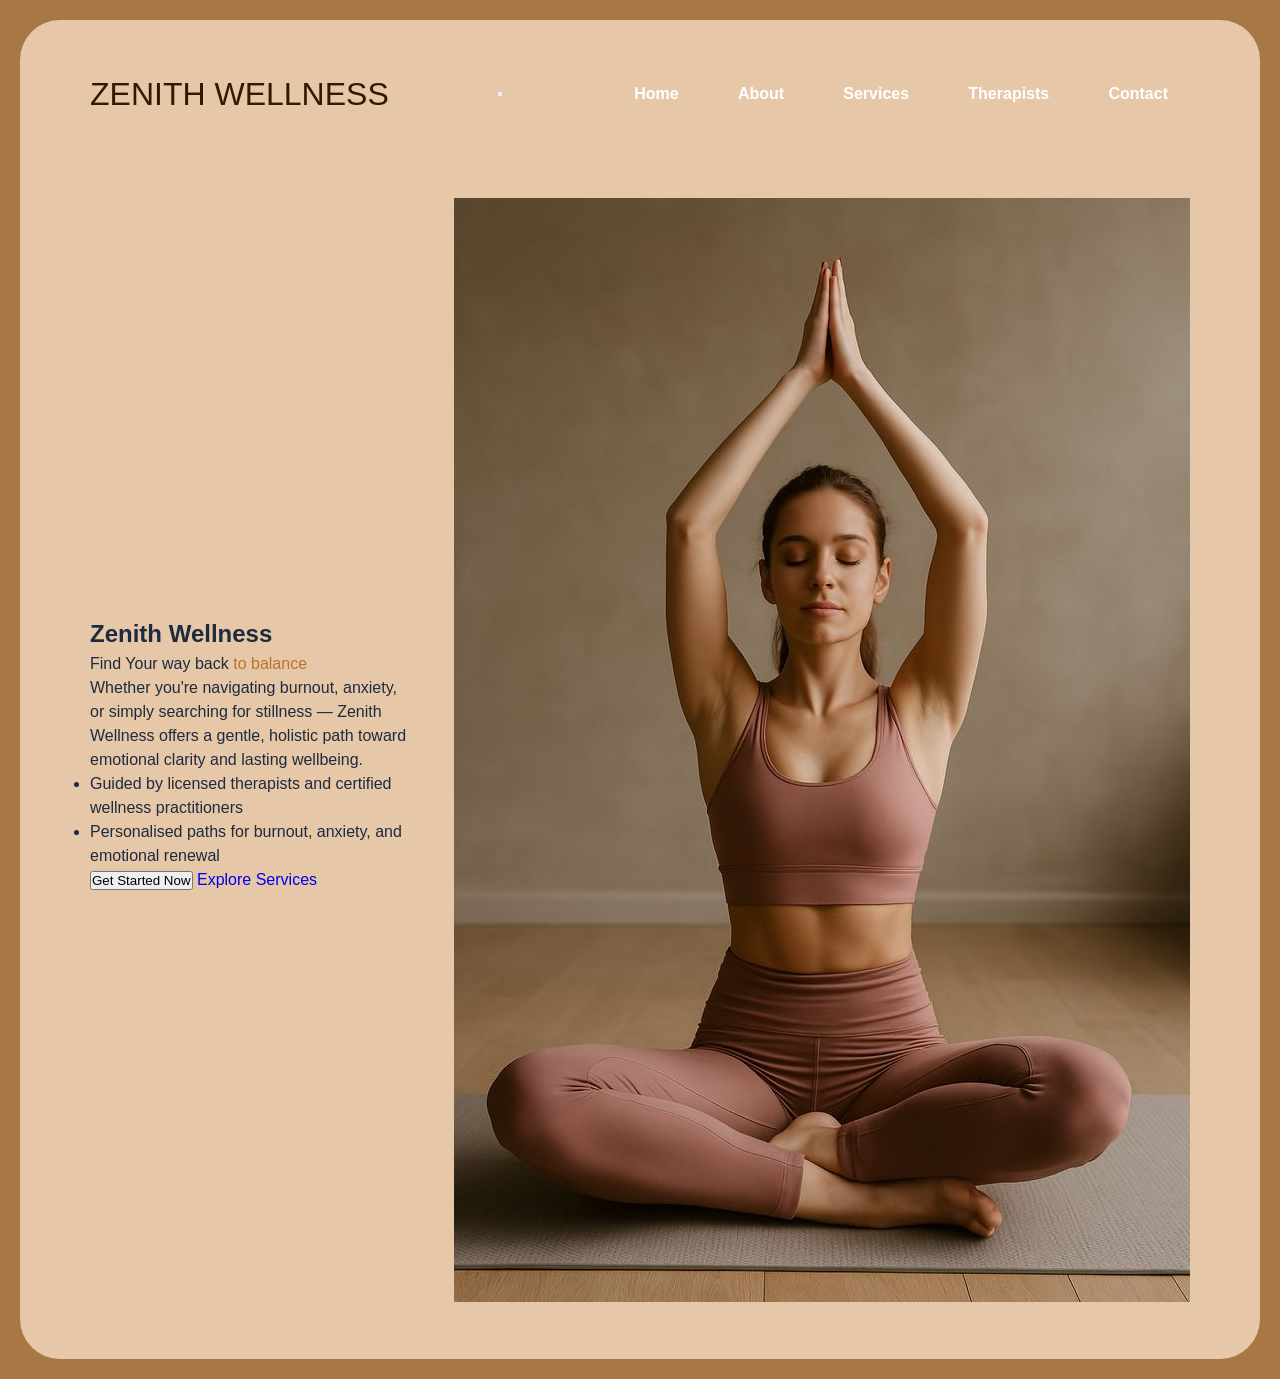
==== index.html @ 10b8fb14 "whole container" ====
<!DOCTYPE html>
<html lang="en">
<head>
    <meta charset="UTF-8">
    <meta name="viewport" content="width=device-width, initial-scale=1.0">
    <link rel="stylesheet" href="styles.css">
    <title>Zenith Wellness</title>
</head>
<body>
  <div class="page-wrapper">
    
    <header class="main-header">
      <a href="index.html"><h1 class="site-title">Zenith Wellness</h1></a>
      <button class="hamburger" id="hamburger" aria-label="Toggle menu">
        <span></span>
        <span></span>
        <span></span>
      </button>
      <nav class="main-nav" id="mainNav">
        <a href="#" class="nav-link">Home</a>
        <a href="#" class="nav-link">About</a>
        <a href="#" class="nav-link">Services</a>
        <a href="#" class="nav-link">Therapists</a>
        <a href="#" class="nav-link">Contact</a>
      </nav>
    </header>

    <section class="intro-section">
      <div class="intro-container">
        <div class="intro-title"><h2>Zenith Wellness</h2></div>
        <p class="intro-text">Find Your way back <span>to balance</span></p>
        <div class="home3">
          <p>
            Whether you're navigating burnout, anxiety, or simply searching for
            stillness — Zenith Wellness offers a gentle, holistic path toward
            emotional clarity and lasting wellbeing.
          </p>

          <ul>
            <li>Guided by licensed therapists and certified wellness practitioners</li>
            <li>Personalised paths for burnout, anxiety, and emotional renewal</li>
          </ul>

          <div>
            <button class="buttons">Get Started Now</button>
            <a href="#" class="cta-button">Explore Services</a>
          </div>
        </div>
      </div>

      <div>
        <img src="./img/wellness 3.jpg" alt="meditating">
      </div>
    </section>

  </div>
</body>
</html>
---- styles.css ----
* {
    margin: 0;
    padding: 0;
    box-sizing: border-box;
}

body {
    font-family: 'Inter', -apple-system, BlinkMacSystemFont, 'Segoe UI', Roboto, Helvetica, Arial, sans-serif;
    background-color: #A77744;
    min-height: 100vh;
    padding: 20px;
    color: #1e2a3e;
    line-height: 1.5;
}
.page-wrapper {
    background-color: #E6C8A8;
    min-height: calc(100vh - 40px);
    border-radius: 40px;
    padding: 30px;
}
.main-header {
   padding: 20px 40px;
   background-color: #E6C8A8;
   display: flex;
   align-items: center;
   justify-content: space-between;
   border-radius: 50px;
   margin-bottom: 40px;
}

.intro-section {
   padding: 20px 40px;
   display: flex;
   justify-content: space-between;
   align-items: center;
   gap: 40px;
}
.intro-text span {
    color: #B8742A;
}
.site-title {
   font-family: 'Inter', -apple-system, BlinkMacSystemFont, 'Segoe UI', Roboto, Helvetica, Arial, sans-serif;
    font-size: 32px;
    font-weight: lighter;
    text-transform: uppercase; /* Text transform */
    color: #321A00;
    margin: 0;
    text-decoration: none;
    transition: all 0.3s ease;
}
a{
    text-decoration: none;
}
.site-title a {
    color: inherit;
    text-decoration: none;
}   
.main-nav{
   display: flex;
   align-items: center;
   justify-content: space-between;
   gap:0.95rem;
}
.nav-link {
    display: inline-block; /* Display inline-block */
    color: #ffffff;
    text-decoration: none;
    font-size: 16px;
    font-weight: 700;
    padding: 10px 20px;
    border: 2px solid transparent;
    border-radius: 5px;
}
/* Link Styling - All states */
.nav-link:link {
    color: #ffffff;
}

.nav-link:visited {
    color: #321A00;
}

.nav-link:hover {
    background-color: rgba(255, 255, 255, 0.2);
    border-color: #ffffff;
    transform: translateY(-2px); 
}

.nav-link:active {
    transform: translateY(0);
}
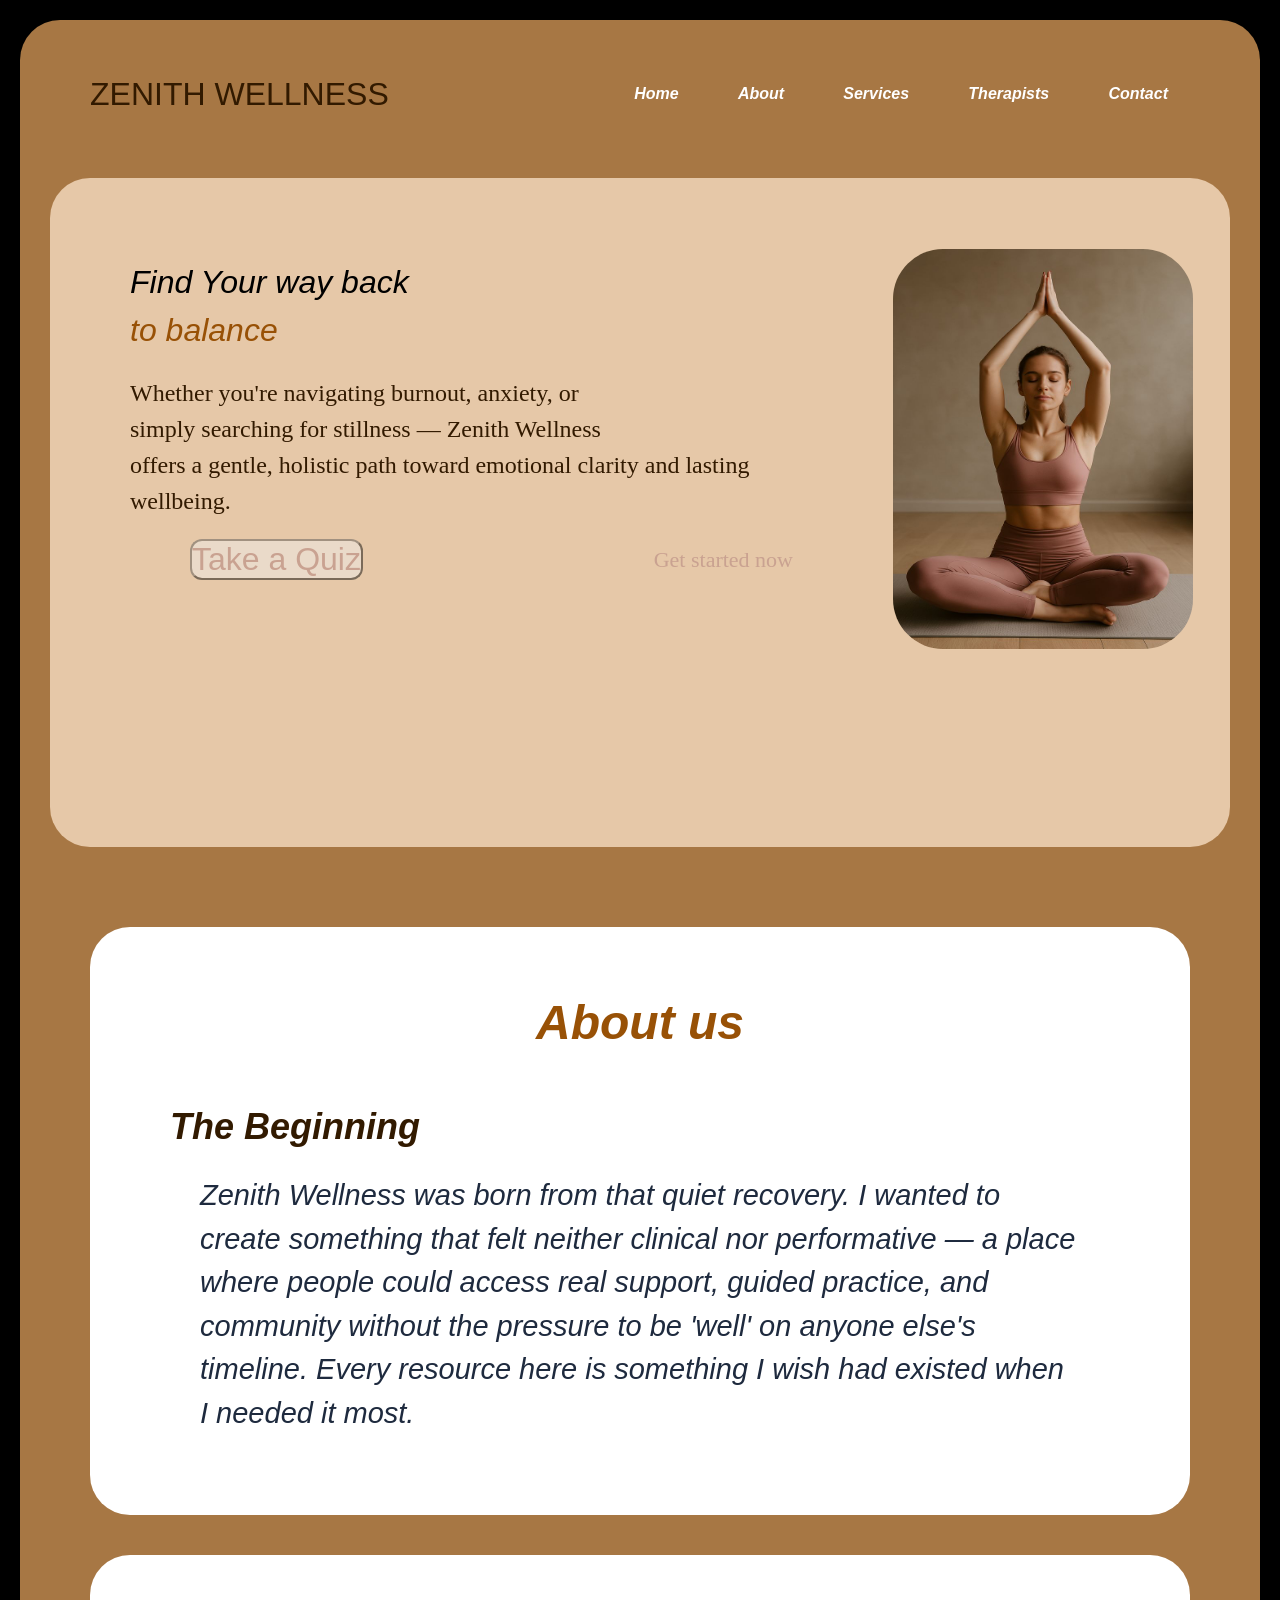
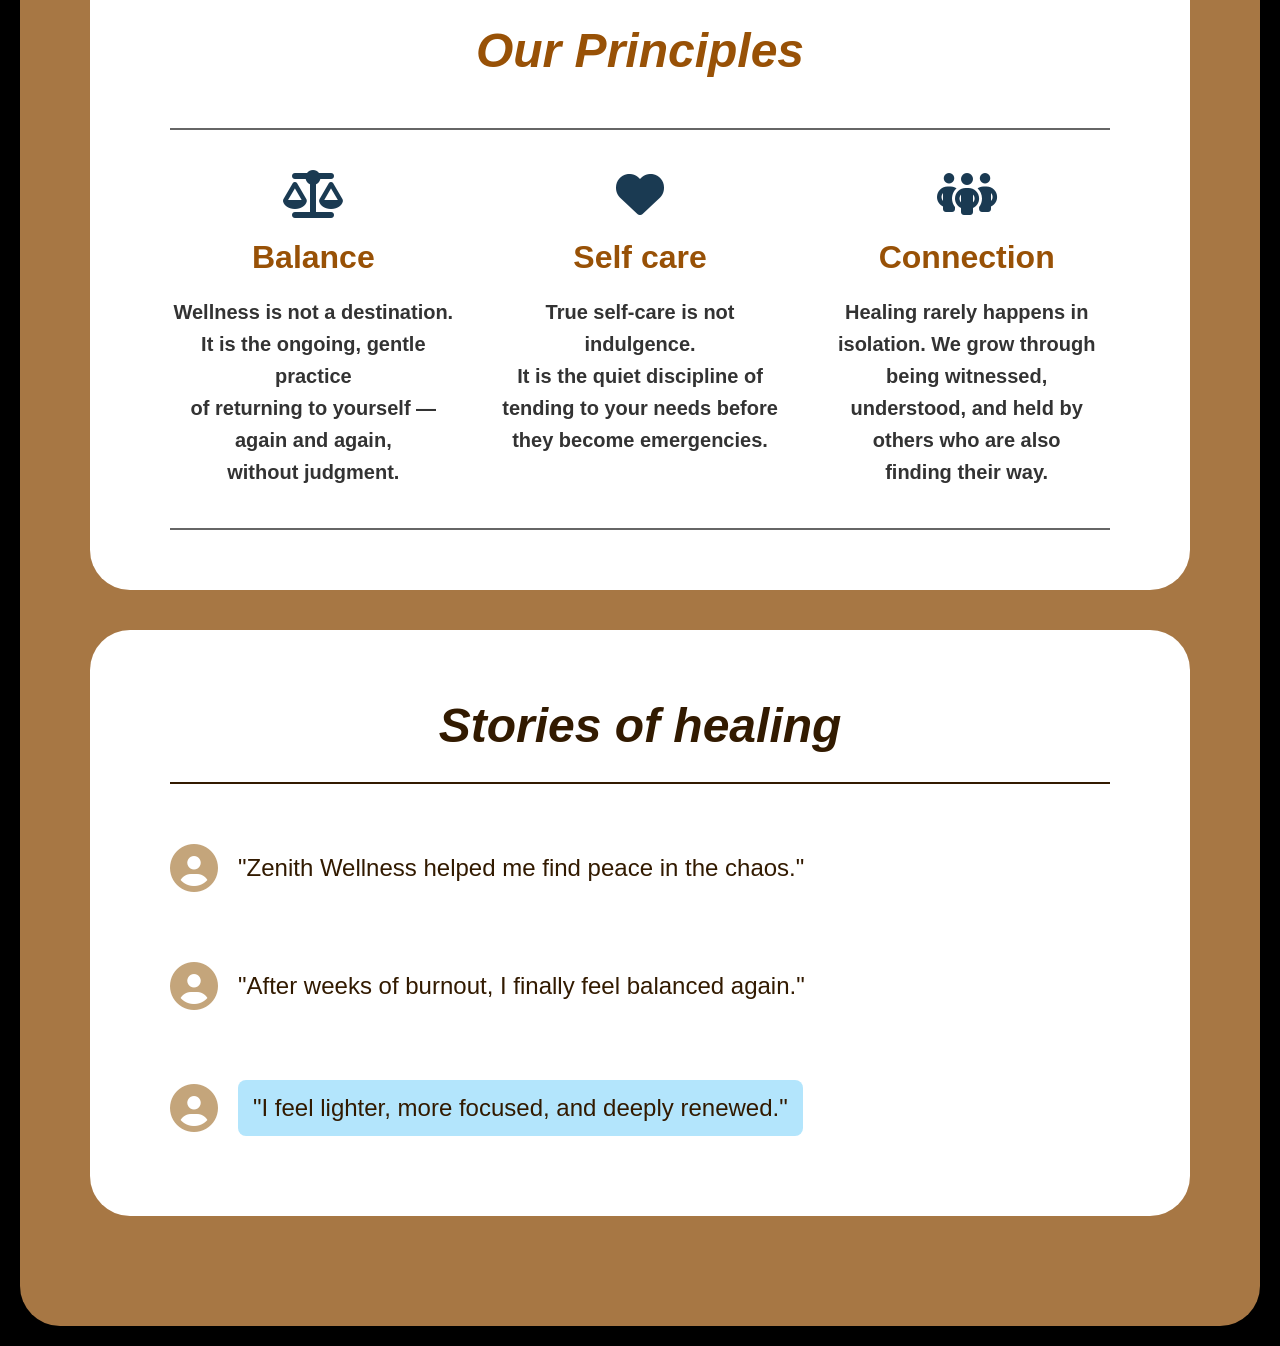
==== commit da130339: "stories of healing-about section" ====
--- a/index.html
+++ b/index.html
@@ -3,6 +3,7 @@
 <head>
     <meta charset="UTF-8">
     <meta name="viewport" content="width=device-width, initial-scale=1.0">
+    <link rel="stylesheet" href="https://cdnjs.cloudflare.com/ajax/libs/font-awesome/6.5.0/css/all.min.css">
     <link rel="stylesheet" href="styles.css">
     <title>Zenith Wellness</title>
 </head>
@@ -11,12 +12,7 @@
     
     <header class="main-header">
       <a href="index.html"><h1 class="site-title">Zenith Wellness</h1></a>
-      <button class="hamburger" id="hamburger" aria-label="Toggle menu">
-        <span></span>
-        <span></span>
-        <span></span>
-      </button>
-      <nav class="main-nav" id="mainNav">
+      <nav class="main-nav">
         <a href="#" class="nav-link">Home</a>
         <a href="#" class="nav-link">About</a>
         <a href="#" class="nav-link">Services</a>
@@ -27,32 +23,87 @@
 
     <section class="intro-section">
       <div class="intro-container">
-        <div class="intro-title"><h2>Zenith Wellness</h2></div>
         <p class="intro-text">Find Your way back <span>to balance</span></p>
         <div class="home3">
           <p>
-            Whether you're navigating burnout, anxiety, or simply searching for
-            stillness — Zenith Wellness offers a gentle, holistic path toward
+            Whether you're navigating burnout, anxiety, or <br> simply searching for
+            stillness — Zenith Wellness <br> offers a gentle, holistic path toward
             emotional clarity and lasting wellbeing.
           </p>
-
-          <ul>
-            <li>Guided by licensed therapists and certified wellness practitioners</li>
-            <li>Personalised paths for burnout, anxiety, and emotional renewal</li>
-          </ul>
-
-          <div>
-            <button class="buttons">Get Started Now</button>
-            <a href="#" class="cta-button">Explore Services</a>
+          <div class="buttons">
+            <button class="Q">Take a Quiz</button>
+            <a href="#" class="cta-button">Get started now</a>
           </div>
         </div>
       </div>
 
-      <div>
-        <img src="./img/wellness 3.jpg" alt="meditating">
+      <div >
+        <img src="./img/wellness 3.jpg" alt="meditating" class="img">
       </div>
     </section>
 
+
+
+<!-- About-section -->
+
+
+
+    <section class="about-sec">
+        <div class="about-container">
+            <h1 class="about-tit">About us </h1>
+<h2 class="head2">The Beginning</h2>
+<p class="about1">
+    Zenith Wellness was born from that quiet recovery. I wanted to create something that felt neither clinical nor performative — a place where people could access real support, guided practice, and community without the pressure to be 'well' on anyone else's timeline. 
+    Every resource here is something I wish had existed when I needed it most.</p>
+        </div>
+
+
+        <div class="principle-container"> 
+            <div class="about-tit"> <h1 class="about-tit">Our Principles</h1></div>
+            <div class="principles">
+                <div class="principle">
+                   
+                    <i class="fa-solid fa-scale-balanced principle-icon"></i>
+                    <h2 class="principle-heading">Balance</h2>
+                    <p class="principle-description">Wellness is not a destination.<br>It is the ongoing, gentle practice<br>of returning to yourself —<br>again and again,<br>without judgment.</p>
+                </div>
+                <div class="principle">
+                  
+                    <i class="fa-solid fa-heart principle-icon"></i>
+                    <h2 class="principle-heading">Self care</h2>
+                    <p class="principle-description">True self-care is not indulgence.<br>It is the quiet discipline of<br>tending to your needs before<br>they become emergencies.</p>
+                </div>
+                <div class="principle">
+                    <i class="fa-solid fa-people-group principle-icon"></i>
+                    <h2 class="principle-heading">Connection</h2>
+                    <p class="principle-description highlight">Healing rarely happens in<br>isolation. We grow through<br>being witnessed,<br>understood, and held by<br>others who are also<br>finding their way.</p>
+                </div>
+            </div>
+        </div>
+
+        <div class="stories-container">
+            <h1 class="stories-title">Stories of healing</h1>
+            <hr class="stories-divider">
+            <div class="testimonials">
+                <div class="testimonial">
+                    <i class="fa-solid fa-circle-user testimonial-icon"></i>
+                    <p class="testimonial-text">"Zenith Wellness helped me find peace in the chaos."</p>
+                </div>
+                <div class="testimonial">
+                    <i class="fa-solid fa-circle-user testimonial-icon"></i>
+                    <p class="testimonial-text">"After weeks of burnout, I finally feel balanced again."</p>
+                </div>
+                <div class="testimonial">
+                    <i class="fa-solid fa-circle-user testimonial-icon"></i>
+                    <p class="testimonial-text highlight-text">"I feel lighter, more focused, and deeply renewed."</p>
+                </div>
+            </div>
+        </div>
+    </section>
+
+
+
+
   </div>
 </body>
-</html>+</html>
--- a/styles.css
+++ b/styles.css
@@ -6,38 +6,27 @@
 
 body {
     font-family: 'Inter', -apple-system, BlinkMacSystemFont, 'Segoe UI', Roboto, Helvetica, Arial, sans-serif;
-    background-color: #A77744;
+    background-color: #000000;
     min-height: 100vh;
     padding: 20px;
     color: #1e2a3e;
     line-height: 1.5;
 }
 .page-wrapper {
-    background-color: #E6C8A8;
+    background-color: #A77744;
     min-height: calc(100vh - 40px);
     border-radius: 40px;
     padding: 30px;
 }
 .main-header {
    padding: 20px 40px;
-   background-color: #E6C8A8;
+   background-color: transparent;
    display: flex;
    align-items: center;
    justify-content: space-between;
    border-radius: 50px;
    margin-bottom: 40px;
 }
-
-.intro-section {
-   padding: 20px 40px;
-   display: flex;
-   justify-content: space-between;
-   align-items: center;
-   gap: 40px;
-}
-.intro-text span {
-    color: #B8742A;
-}
 .site-title {
    font-family: 'Inter', -apple-system, BlinkMacSystemFont, 'Segoe UI', Roboto, Helvetica, Arial, sans-serif;
     font-size: 32px;
@@ -56,11 +45,16 @@
     text-decoration: none;
 }   
 .main-nav{
-   display: flex;
+    font-family: 'Inter', -apple-system, BlinkMacSystemFont, 'Segoe UI', Roboto, Helvetica, Arial, sans-serif;
+   font-style: italic;
+   font-size: 2rem;
+    display: flex;
    align-items: center;
    justify-content: space-between;
    gap:0.95rem;
-}
+ 
+}
+
 .nav-link {
     display: inline-block; /* Display inline-block */
     color: #ffffff;
@@ -89,6 +83,273 @@
 .nav-link:active {
     transform: translateY(0);
 }
-
-
-
+/* .hrr{
+    display: flexbox;
+    flex-direction: column;
+    width: 50px;
+}
+.hr{
+color: black;
+width: 110px;
+opacity: 100%;
+} */
+.intro-section {
+   padding: 60px 60px;
+   display: flex;
+   justify-content: space-between;
+   align-items: center;
+   gap: 20px;
+   background-color: #E6C8A8;
+   box-sizing: border-box;
+   border-radius: 40px;
+   margin-bottom: 40px;
+}
+.intro-container{
+    padding: 20px 20px;
+    margin-bottom: 10px;
+
+}
+
+.intro-text{
+     /* width: 495px;
+     height: 157px; */
+    font-family: 'Inter', -apple-system, BlinkMacSystemFont, 'Segoe UI', Roboto, Helvetica, Arial, sans-serif;
+   font-style: italic;
+   font-size: 2rem;
+   color: black;
+   margin-bottom: 10px;
+}
+.intro-text span{
+display: grid;
+color: #985106;
+}
+.home3{
+    font-family:Inria Serif;
+    width: 723px; height: 382px;
+    font-style: bold;
+    font-size: 24px;
+    margin-top: 21px;
+    color: #321A00;
+}
+
+.img{
+    width: 300px;
+    height: 400px;
+    opacity: 100%;
+    border-radius: 50px;
+    margin-bottom: 120px;   
+}
+.buttons{
+    display: flex;
+    align-items: center;
+    justify-content: space-between;
+}
+.Q{
+    font-size: 32px;
+    border-radius: 12px;
+    color: #AA7777;
+    opacity: 46.7%;
+    box-sizing: border-box;
+    margin: 20px 60px;
+}
+.cta-button{
+    font-size: 22px;
+    border-radius: 12px;
+    color: #AA7777;
+    opacity: 46.7%;
+    box-sizing: border-box;
+    margin: 20px 60px;
+}
+.about-sec{
+   
+    padding: 40px;
+    box-sizing: border-box;
+    border-radius: 40px;
+    margin-top: 0;
+}
+.about-container{
+    background-color: white;
+    padding: 60px 80px;
+    border-radius: 40px;
+    margin-bottom: 40px;
+}
+.about-tit{
+        font-family: 'Inter', -apple-system, BlinkMacSystemFont, 'Segoe UI', Roboto, Helvetica, Arial, sans-serif;
+        font-style: italic;
+    text-align: center;
+    color: #985106;
+    margin-bottom:41px ;
+    font-size:48px ;
+}
+.head2{
+    font-family: 'Inter', -apple-system, BlinkMacSystemFont, 'Segoe UI', Roboto, Helvetica, Arial, sans-serif;
+        font-style: italic;
+    text-align:left ;
+    color: #321A00;
+    font-size:36px ;
+}
+.about1{
+  padding: 20px 30px;
+  font-family: 'Inter', -apple-system, BlinkMacSystemFont, 'Segoe UI', Roboto, Helvetica, Arial, sans-serif;
+  font-style: italic;
+  font-size: 29px;
+}
+
+
+/* Principles Section */
+.principle-container {
+    background-color: white;
+    padding: 60px 80px;
+    margin: 0 auto;
+    border-radius: 40px;
+    margin-bottom: 40px;
+}
+
+.principles {
+    display: flex;
+    justify-content: space-between;
+    gap: 40px;
+    margin-top: 40px;
+    border-top: 2px solid #666;
+    border-bottom: 2px solid #666;
+    padding: 40px 0;
+}
+
+.principle {
+    flex: 1;
+    text-align: center;
+    display: flex;
+    flex-direction: column;
+    align-items: center;
+}
+
+
+
+.principle-icon {
+    font-size: 48px;
+    color: #1a3a52;
+    margin-bottom: 15px;
+}
+
+.principle-heading {
+    font-size: 32px;
+    color: #985106;
+    margin-bottom: 15px;
+    font-weight: 600;
+}
+
+.principle-description {
+    font-size: 20px;
+    line-height: 1.6;
+    color: #333;
+    font-weight: 600;
+}
+
+
+/* Stories of Healing Section */
+.stories-container {
+    background-color: white;
+    padding: 60px 80px;
+    border-radius: 40px;
+    margin-bottom: 40px;
+}
+
+.stories-title {
+    font-family: 'Inter', -apple-system, BlinkMacSystemFont, 'Segoe UI', Roboto, Helvetica, Arial, sans-serif;
+    font-style: italic;
+    text-align: center;
+    color: #321A00;
+    font-size: 48px;
+    margin-bottom: 20px;
+}
+
+.stories-divider {
+    border: none;
+    border-top: 2px solid #321A00;
+    margin: 20px auto 40px;
+    width: 100%;
+}
+
+.testimonials {
+    display: flex;
+    flex-direction: column;
+    gap: 30px;
+    margin-top: 40px;
+}
+
+.testimonial {
+    display: flex;
+    align-items: center;
+    gap: 20px;
+    padding: 20px 0;
+}
+
+.testimonial-icon {
+    font-size: 48px;
+    color: #C4A57B;
+    flex-shrink: 0;
+}
+
+.testimonial-text {
+    font-family: 'Inter', -apple-system, BlinkMacSystemFont, 'Segoe UI', Roboto, Helvetica, Arial, sans-serif;
+    font-size: 24px;
+    color: #321A00;
+    line-height: 1.5;
+}
+
+.highlight-text {
+    background-color: #B3E5FC;
+    padding: 10px 15px;
+    border-radius: 8px;
+    display: inline-block;
+}
+
+/* Responsive Design */
+@media (max-width: 768px) {
+    .main-nav {
+        flex-wrap: wrap;
+        gap: 0.5rem;
+    }
+
+    .intro-section {
+        flex-direction: column;
+        padding: 40px 30px;
+    }
+
+    .home3 {
+        width: 100%;
+        height: auto;
+    }
+
+    .img {
+        margin-bottom: 0;
+    }
+
+    .buttons {
+        flex-direction: column;
+        gap: 20px;
+    }
+
+    .Q, .cta-button {
+        margin: 10px 0;
+        width: 100%;
+    }
+
+    .principles {
+        flex-direction: column;
+        gap: 30px;
+    }
+
+    .about-container, .principle-container, .stories-container {
+        padding: 40px 30px;
+    }
+
+    .testimonials {
+        gap: 20px;
+    }
+
+    .testimonial {
+        flex-direction: column;
+        text-align: center;
+    }
+}
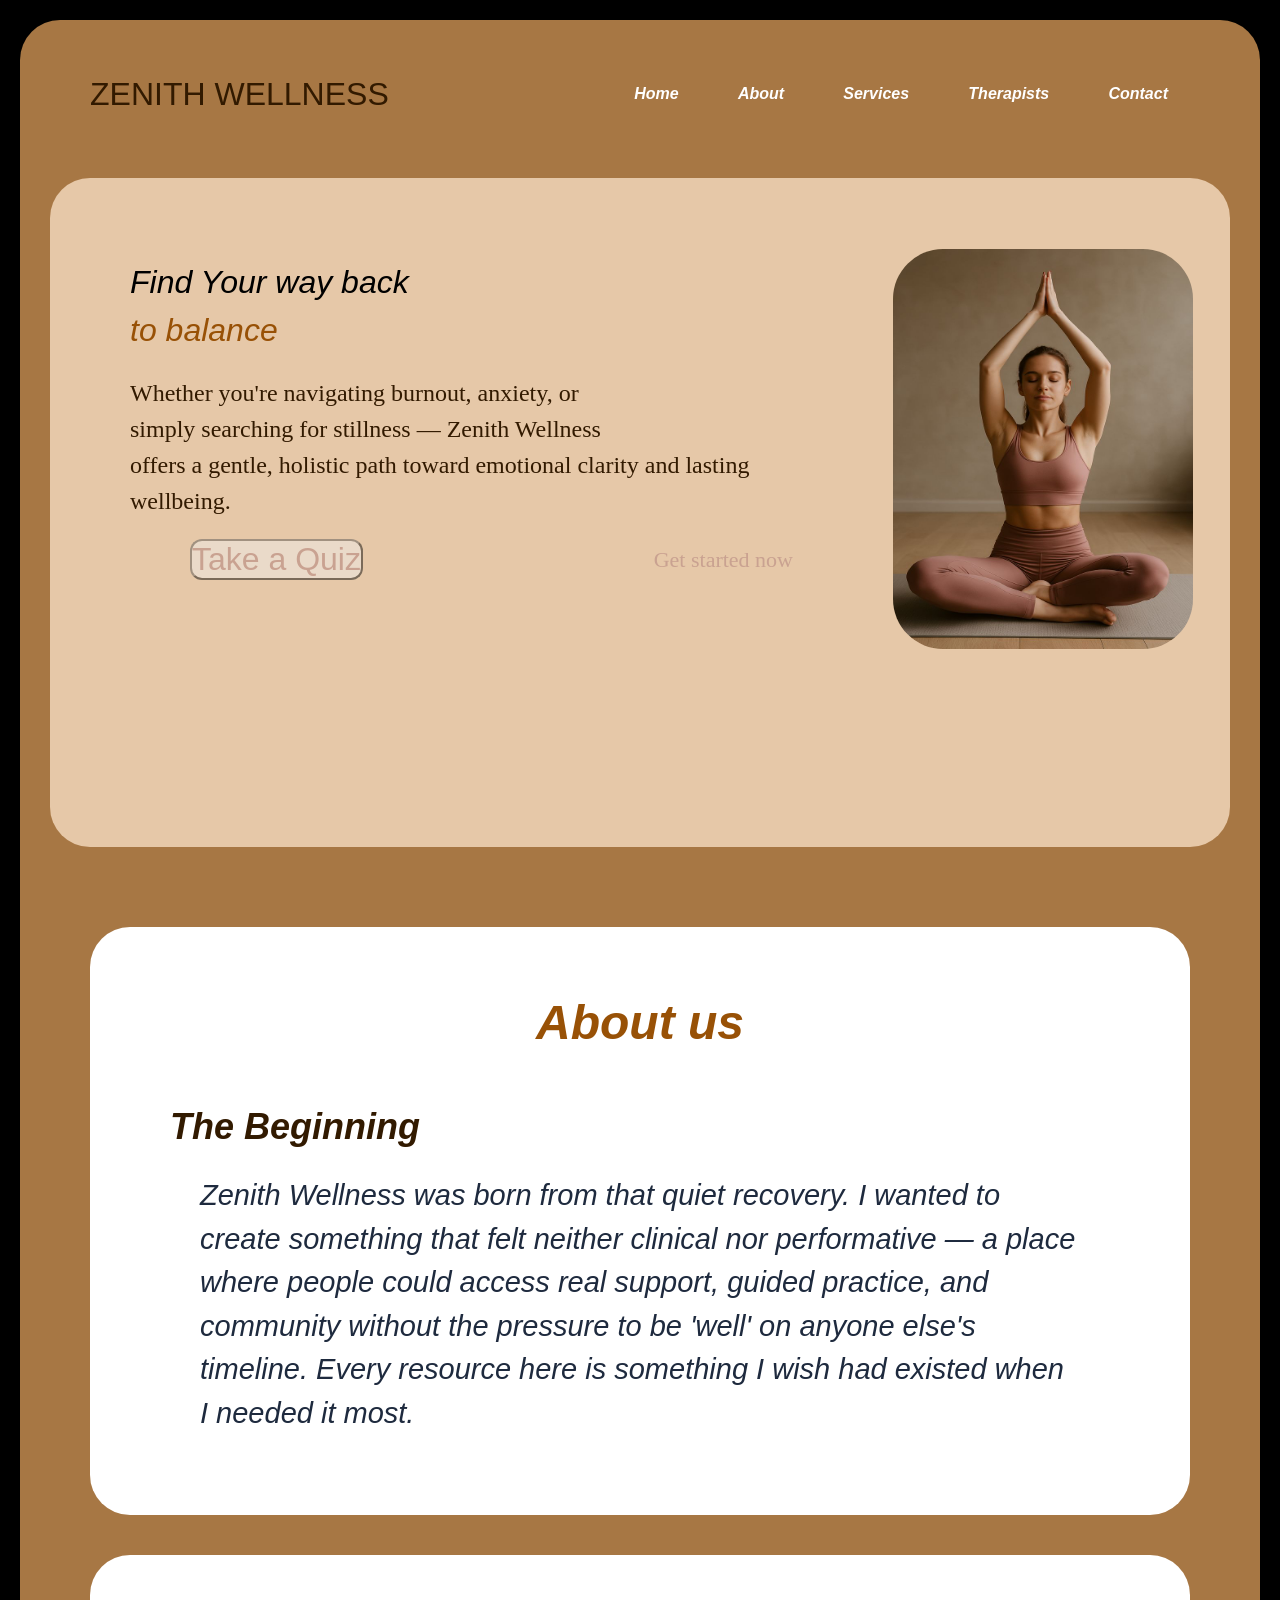
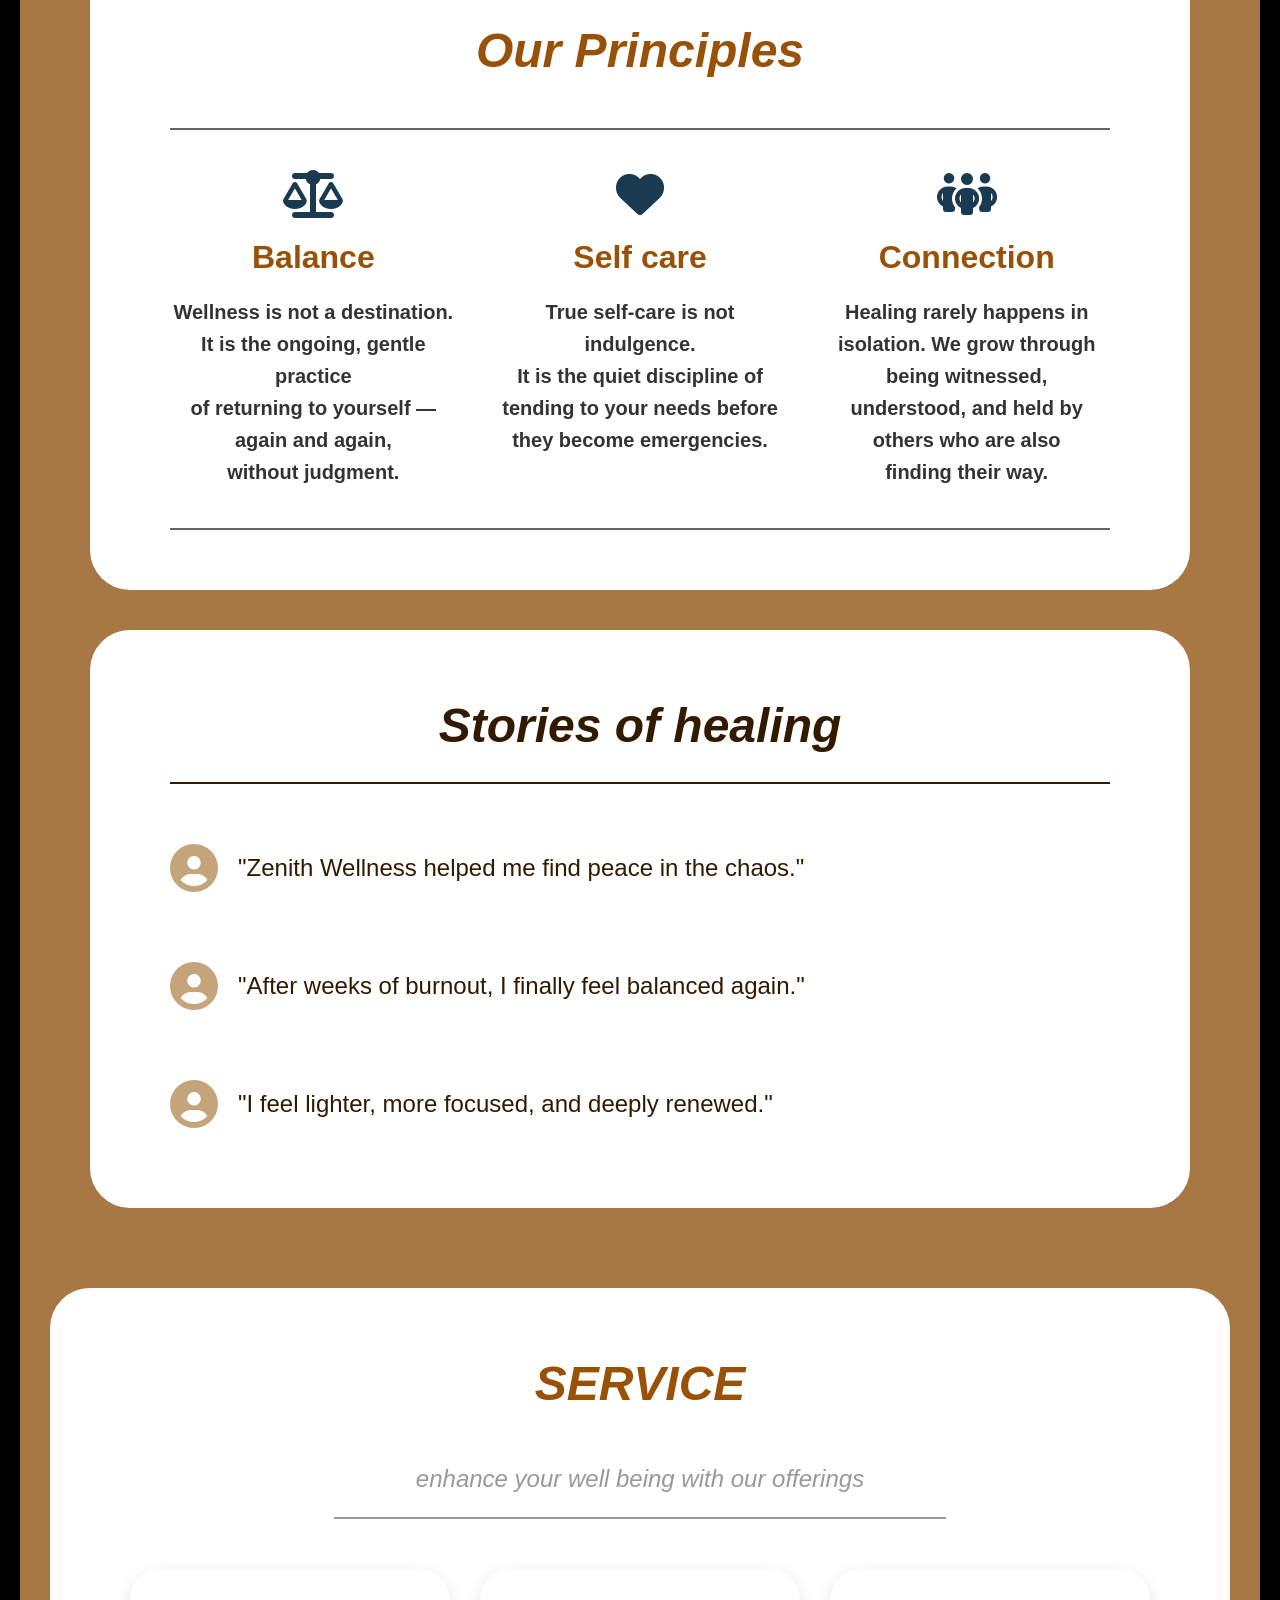
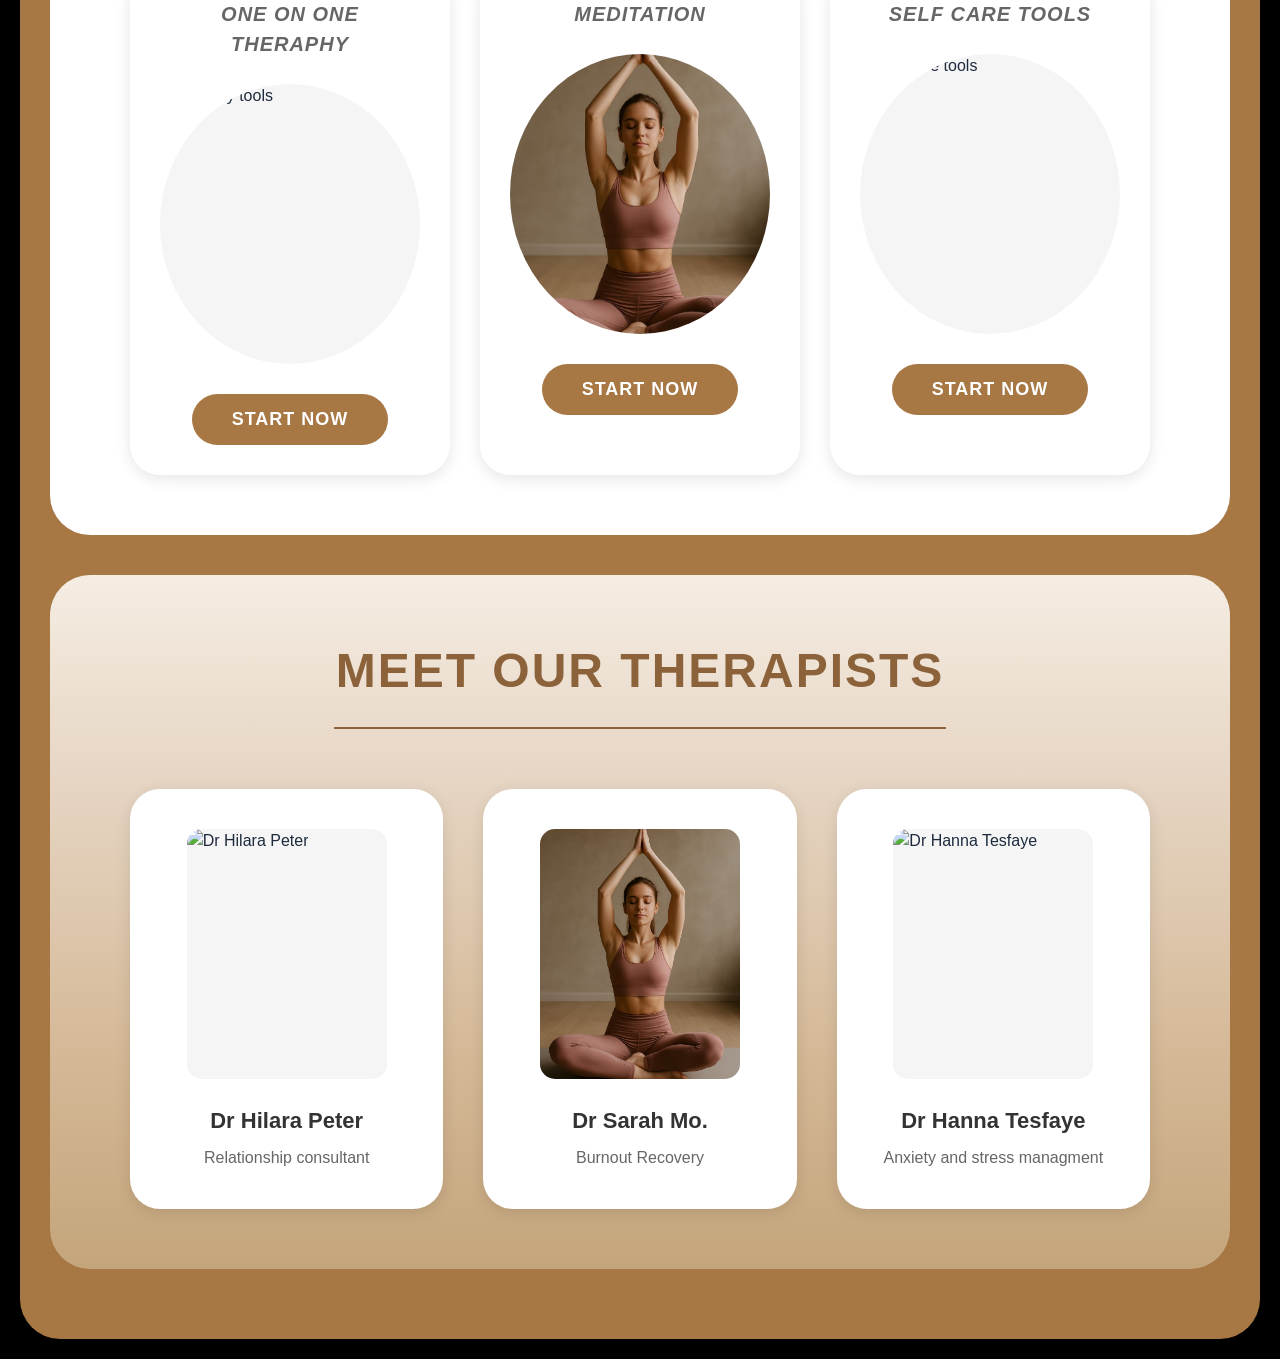
==== commit 9bfb1a46: "therapisists-div" ====
--- a/index.html
+++ b/index.html
@@ -99,10 +99,79 @@
                 </div>
             </div>
         </div>
+
+       
     </section>
 
 
+<section class="Services-container">
+     <div class="services-section">
+            <div class="services-header">
+                <h1 class="about-tit">SERVICE</h1>
+                <p class="services-subtitle">enhance your well being with our offerings</p>
+                <hr class="services-divider">
+            </div>
+            
+            <div class="services-grid">
+                <div class="service-card">
+                    <h3 class="service-name">ONE ON ONE THERAPHY</h3>
+                    <div class="service-image-container">
+                        <img src="./img/wellness1.png" alt="Therapy tools" class="service-image">
+                    </div>
+                    <button class="service-button">START NOW</button>
+                </div>
+                
+                <div class="service-card">
+                    <h3 class="service-name">MEDITATION</h3>
+                    <div class="service-image-container">
+                        <img src="./img/wellness 3.jpg" alt="Meditation" class="service-image">
+                    </div>
+                    <button class="service-button">START NOW</button>
+                </div>
+                
+                <div class="service-card">
+                    <h3 class="service-name">SELF CARE TOOLS</h3>
+                    <div class="service-image-container">
+                        <img src="./img/wellness1.png" alt="Self care tools" class="service-image">
+                    </div>
+                    <button class="service-button">START NOW</button>
+                </div>
+            </div>
+        </div>
 
+        <div class="therapists-section">
+            <div class="therapists-header">
+                <h1 class="therapists-title">MEET OUR THERAPISTS</h1>
+                <hr class="therapists-divider">
+            </div>
+            
+            <div class="therapists-grid">
+                <div class="therapist-card">
+                    <div class="therapist-image-container">
+                        <img src="./img/wellness1.png" alt="Dr Hilara Peter" class="therapist-image">
+                    </div>
+                    <h3 class="therapist-name">Dr Hilara Peter</h3>
+                    <p class="therapist-specialty">Relationship consultant</p>
+                </div>
+                
+                <div class="therapist-card">
+                    <div class="therapist-image-container">
+                        <img src="./img/wellness 3.jpg" alt="Dr Sarah Mo." class="therapist-image">
+                    </div>
+                    <h3 class="therapist-name">Dr Sarah Mo.</h3>
+                    <p class="therapist-specialty">Burnout Recovery</p>
+                </div>
+                
+                <div class="therapist-card">
+                    <div class="therapist-image-container">
+                        <img src="./img/wellness1.png" alt="Dr Hanna Tesfaye" class="therapist-image">
+                    </div>
+                    <h3 class="therapist-name">Dr Hanna Tesfaye</h3>
+                    <p class="therapist-specialty">Anxiety and stress managment</p>
+                </div>
+            </div>
+        </div>
+</section>
 
   </div>
 </body>
--- a/styles.css
+++ b/styles.css
@@ -297,12 +297,6 @@
     line-height: 1.5;
 }
 
-.highlight-text {
-    background-color: #B3E5FC;
-    padding: 10px 15px;
-    border-radius: 8px;
-    display: inline-block;
-}
 
 /* Responsive Design */
 @media (max-width: 768px) {
@@ -353,3 +347,230 @@
         text-align: center;
     }
 }
+
+/* Services Section */
+.services-section {
+    background-color: white;
+    padding: 60px 80px;
+    border-radius: 40px;
+    margin-bottom: 40px;
+}
+
+.services-header {
+    text-align: center;
+    margin-bottom: 50px;
+}
+
+.services-title {
+    font-family: 'Inter', -apple-system, BlinkMacSystemFont, 'Segoe UI', Roboto, Helvetica, Arial, sans-serif;
+    font-size: 56px;
+    font-weight: 700;
+    color: #000000;
+    margin-bottom: 10px;
+    letter-spacing: 2px;
+}
+
+.services-subtitle {
+    font-family: 'Inter', -apple-system, BlinkMacSystemFont, 'Segoe UI', Roboto, Helvetica, Arial, sans-serif;
+    font-style: italic;
+    font-size: 24px;
+    color: #999999;
+    margin-bottom: 20px;
+}
+
+.services-divider {
+    border: none;
+    border-top: 2px solid #999999;
+    width: 60%;
+    margin: 20px auto;
+}
+
+.services-grid {
+    display: grid;
+    grid-template-columns: repeat(3, 1fr);
+    gap: 30px;
+    margin-top: 40px;
+}
+
+.service-card {
+    background-color: white;
+    border-radius: 30px;
+    padding: 30px;
+    display: flex;
+    flex-direction: column;
+    align-items: center;
+    box-shadow: 0 4px 15px rgba(0, 0, 0, 0.1);
+}
+
+.service-name {
+    font-family: 'Inter', -apple-system, BlinkMacSystemFont, 'Segoe UI', Roboto, Helvetica, Arial, sans-serif;
+    font-style: italic;
+    font-size: 20px;
+    color: #666666;
+    text-align: center;
+    margin-bottom: 25px;
+    text-transform: uppercase;
+    letter-spacing: 1px;
+}
+
+.service-image-container {
+    width: 100%;
+    height: 280px;
+    border-radius: 50%;
+    overflow: hidden;
+    margin-bottom: 30px;
+    display: flex;
+    align-items: center;
+    justify-content: center;
+    background-color: #f5f5f5;
+}
+
+.service-image {
+    width: 100%;
+    height: 100%;
+    object-fit: cover;
+}
+
+.service-button {
+    background-color: #A77744;
+    color: white;
+    border: none;
+    padding: 15px 40px;
+    border-radius: 30px;
+    font-size: 18px;
+    font-weight: 600;
+    cursor: pointer;
+    text-transform: uppercase;
+    letter-spacing: 1px;
+    transition: all 0.3s ease;
+}
+
+.service-button:hover {
+    background-color: #8B6238;
+    transform: translateY(-2px);
+    box-shadow: 0 4px 10px rgba(0, 0, 0, 0.2);
+}
+
+@media (max-width: 1024px) {
+    .services-grid {
+        grid-template-columns: repeat(2, 1fr);
+    }
+}
+
+@media (max-width: 768px) {
+    .services-section {
+        padding: 40px 30px;
+    }
+
+    .services-grid {
+        grid-template-columns: 1fr;
+        gap: 25px;
+    }
+
+    .services-title {
+        font-size: 42px;
+    }
+
+    .services-subtitle {
+        font-size: 18px;
+    }
+}
+
+/* Therapists Section */
+.therapists-section {
+    background: linear-gradient(180deg, #F5EDE3 0%, #E6D5C3 30%, #D4B896 70%, #C4A57B 100%);
+    padding: 60px 80px;
+    border-radius: 40px;
+    margin-bottom: 40px;
+}
+
+.therapists-header {
+    text-align: center;
+    margin-bottom: 60px;
+}
+
+.therapists-title {
+    font-family: 'Inter', -apple-system, BlinkMacSystemFont, 'Segoe UI', Roboto, Helvetica, Arial, sans-serif;
+    font-size: 48px;
+    font-weight: 600;
+    color: #8B6239;
+    margin-bottom: 20px;
+    letter-spacing: 2px;
+}
+
+.therapists-divider {
+    border: none;
+    border-top: 2px solid #8B6239;
+    width: 60%;
+    margin: 20px auto;
+}
+
+.therapists-grid {
+    display: grid;
+    grid-template-columns: repeat(3, 1fr);
+    gap: 40px;
+    margin-top: 40px;
+}
+
+.therapist-card {
+    background-color: white;
+    border-radius: 30px;
+    padding: 40px 30px;
+    display: flex;
+    flex-direction: column;
+    align-items: center;
+    box-shadow: 0 4px 15px rgba(0, 0, 0, 0.1);
+}
+
+.therapist-image-container {
+    width: 200px;
+    height: 250px;
+    border-radius: 15px;
+    overflow: hidden;
+    margin-bottom: 25px;
+    background-color: #f5f5f5;
+}
+
+.therapist-image {
+    width: 100%;
+    height: 100%;
+    object-fit: cover;
+}
+
+.therapist-name {
+    font-family: 'Inter', -apple-system, BlinkMacSystemFont, 'Segoe UI', Roboto, Helvetica, Arial, sans-serif;
+    font-size: 22px;
+    font-weight: 600;
+    color: #333333;
+    text-align: center;
+    margin-bottom: 10px;
+}
+
+.therapist-specialty {
+    font-family: 'Inter', -apple-system, BlinkMacSystemFont, 'Segoe UI', Roboto, Helvetica, Arial, sans-serif;
+    font-size: 16px;
+    color: #666666;
+    text-align: center;
+    line-height: 1.4;
+}
+
+@media (max-width: 1024px) {
+    .therapists-grid {
+        grid-template-columns: repeat(2, 1fr);
+    }
+}
+
+@media (max-width: 768px) {
+    .therapists-section {
+        padding: 40px 30px;
+    }
+
+    .therapists-grid {
+        grid-template-columns: 1fr;
+        gap: 30px;
+    }
+
+    .therapists-title {
+        font-size: 36px;
+    }
+}
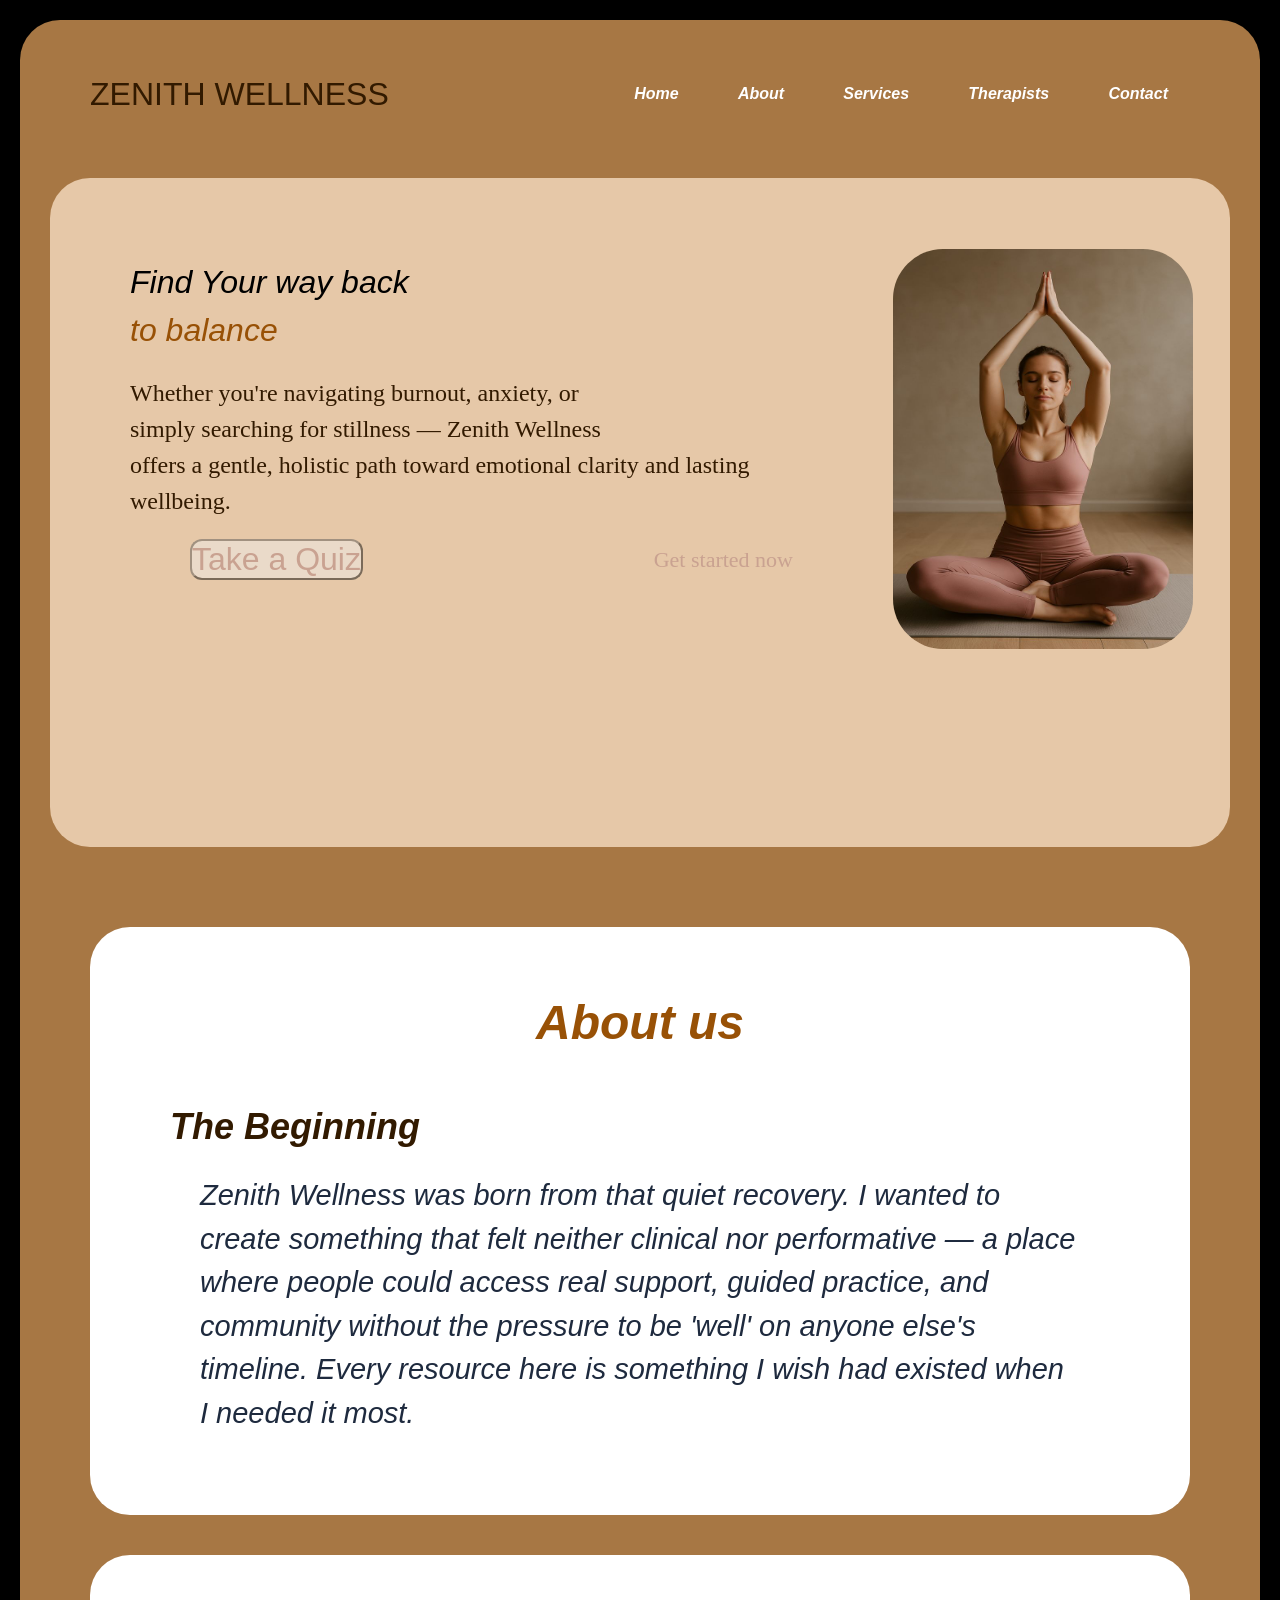
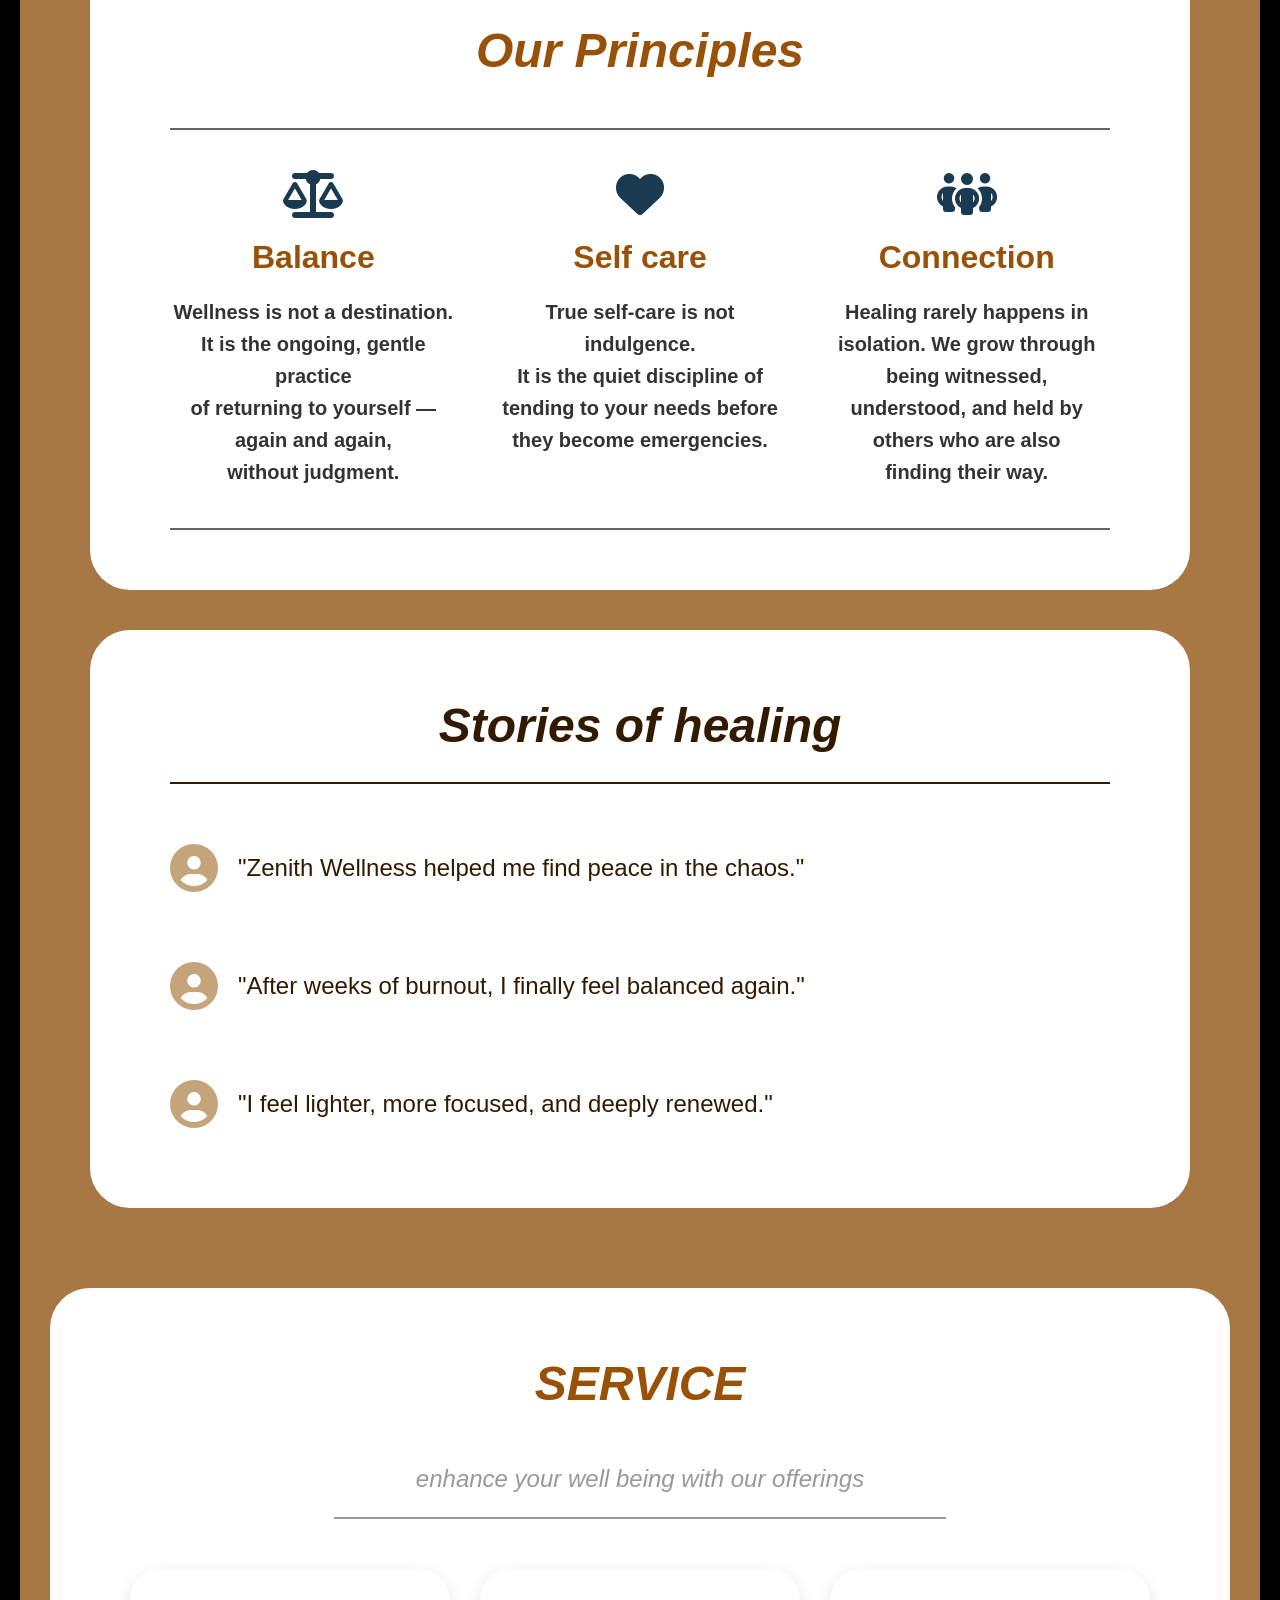
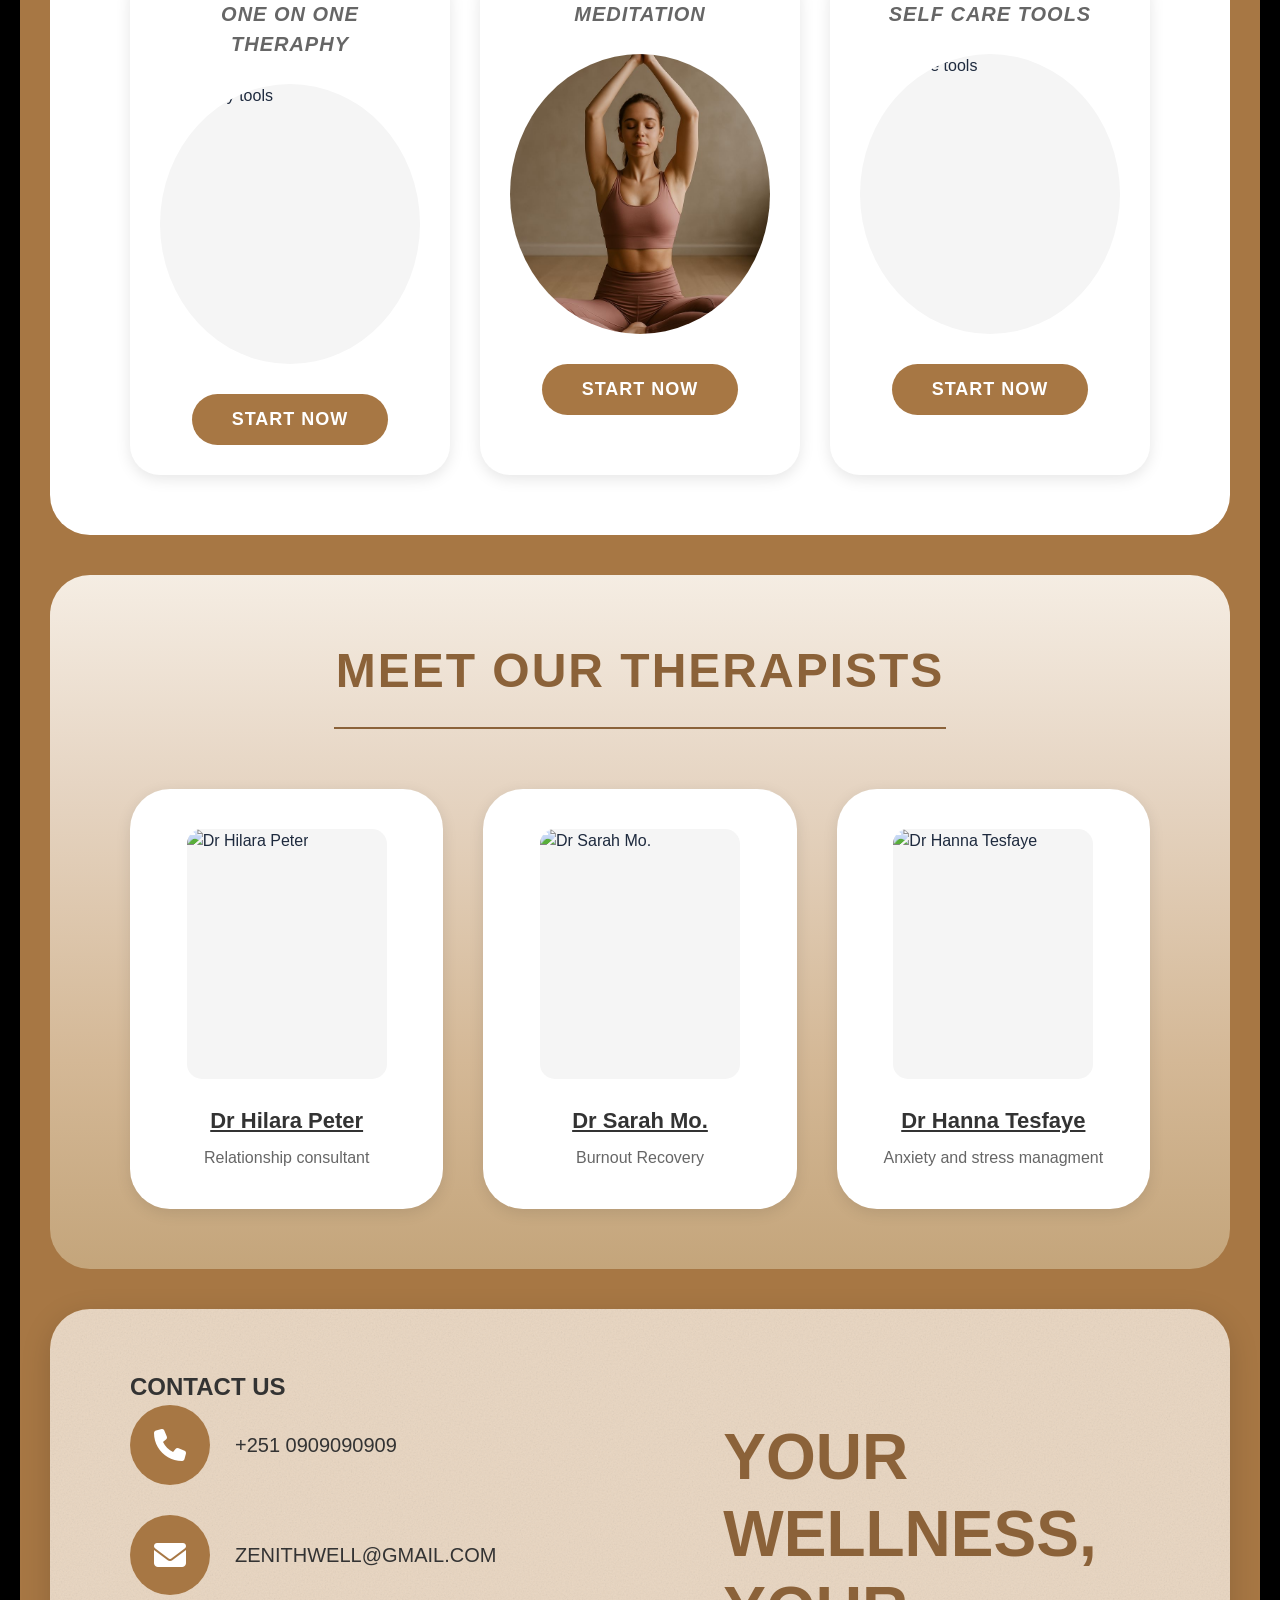
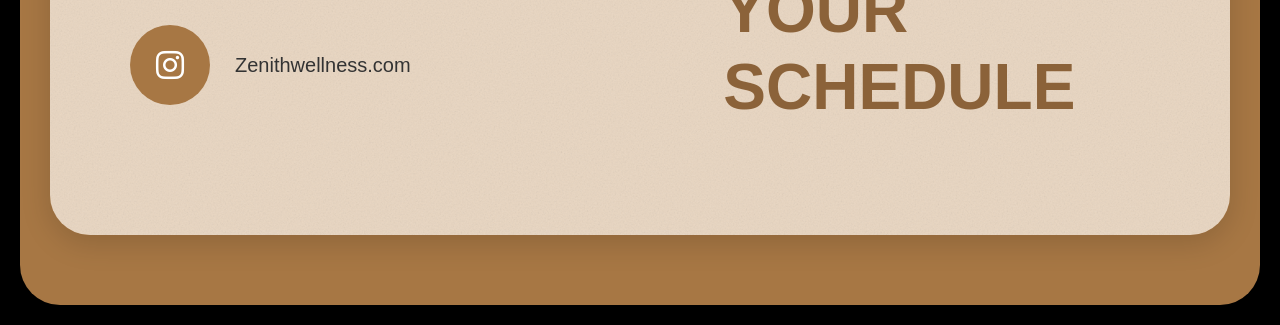
==== commit 47f76e56: "contact-update" ====
--- a/index.html
+++ b/index.html
@@ -148,7 +148,7 @@
             <div class="therapists-grid">
                 <div class="therapist-card">
                     <div class="therapist-image-container">
-                        <img src="./img/wellness1.png" alt="Dr Hilara Peter" class="therapist-image">
+                        <img src="./img/wellness 5.jpg" alt="Dr Hilara Peter" class="therapist-image">
                     </div>
                     <h3 class="therapist-name">Dr Hilara Peter</h3>
                     <p class="therapist-specialty">Relationship consultant</p>
@@ -156,7 +156,7 @@
                 
                 <div class="therapist-card">
                     <div class="therapist-image-container">
-                        <img src="./img/wellness 3.jpg" alt="Dr Sarah Mo." class="therapist-image">
+                        <img src="./img/wellness 6.jpg" alt="Dr Sarah Mo." class="therapist-image">
                     </div>
                     <h3 class="therapist-name">Dr Sarah Mo.</h3>
                     <p class="therapist-specialty">Burnout Recovery</p>
@@ -164,7 +164,7 @@
                 
                 <div class="therapist-card">
                     <div class="therapist-image-container">
-                        <img src="./img/wellness1.png" alt="Dr Hanna Tesfaye" class="therapist-image">
+                        <img src="./img/wellness 5.jpg" alt="Dr Hanna Tesfaye" class="therapist-image">
                     </div>
                     <h3 class="therapist-name">Dr Hanna Tesfaye</h3>
                     <p class="therapist-specialty">Anxiety and stress managment</p>
@@ -172,7 +172,45 @@
             </div>
         </div>
 </section>
+    <section class="contact-section">
+            <div class="contact-container">
+                <div class="contact-info">
+                    <h2 class="contact-title">CONTACT US</h2>
+                    
+                    <div class="contact-item">
+                        <div class="contact-icon-circle">
+                            <i class="fa-solid fa-phone"></i>
+                        </div>
+                        <span class="contact-text">+251 0909090909</span>
+                    </div>
+                    
+                    <div class="contact-item">
+                        <div class="contact-icon-circle">
+                            <i class="fa-solid fa-envelope"></i>
+                        </div>
+                        <a href="#"><span class="contact-text">ZENITHWELL@GMAIL.COM</span></a>
+                    </div>
+                    
+                    <div class="contact-item">
+                        <div class="contact-icon-circle">
+                            <i class="fa-brands fa-instagram"></i>
+                        </div>
+                        <a href="#">                        
+                        <span class="contact-text">Zenithwellness.com</span></a>
+                    </div>
+                </div>
+                
+                <div class="contact-tagline">
+                    <h1 class="tagline-text">YOUR<br>WELLNESS,<br>YOUR<br>SCHEDULE</h1>
+                </div>
+            </div>
+        </div>
+    </section>
 
   </div>
 </body>
 </html>
+
+
+       
+    
--- a/styles.css
+++ b/styles.css
@@ -83,16 +83,7 @@
 .nav-link:active {
     transform: translateY(0);
 }
-/* .hrr{
-    display: flexbox;
-    flex-direction: column;
-    width: 50px;
-}
-.hr{
-color: black;
-width: 110px;
-opacity: 100%;
-} */
+
 .intro-section {
    padding: 60px 60px;
    display: flex;
@@ -514,7 +505,7 @@
 
 .therapist-card {
     background-color: white;
-    border-radius: 30px;
+    border-radius: 40px;
     padding: 40px 30px;
     display: flex;
     flex-direction: column;
@@ -544,6 +535,7 @@
     color: #333333;
     text-align: center;
     margin-bottom: 10px;
+    text-decoration: underline;
 }
 
 .therapist-specialty {
@@ -574,3 +566,115 @@
         font-size: 36px;
     }
 }
+
+/* Contact Section */
+.contact-section {
+    background-image: url('data:image/svg+xml;utf8,<svg xmlns="http://www.w3.org/2000/svg" width="800" height="1200"><defs><filter id="noise"><feTurbulence type="fractalNoise" baseFrequency="0.9" numOctaves="4" /><feColorMatrix type="saturate" values="0" /></filter></defs><rect width="800" height="1200" fill="%23E8D5C0"/><rect width="800" height="1200" filter="url(%23noise)" opacity="0.15"/></svg>');
+    background-size: cover;
+    background-position: center;
+    padding: 60px 80px;
+    border-radius: 40px;
+    margin-bottom: 40px;
+    position: relative;
+    box-shadow: 0 8px 30px rgba(0, 0, 0, 0.15);
+}
+
+.contact-container {
+    display: flex;
+    justify-content: space-between;
+    align-items: center;
+    gap: 60px;
+}
+
+.contact-info {
+    flex: 1;
+.contact-container {
+    display: flex;
+    justify-content: space-between;
+    align-items: center;
+    gap: 60px;
+    position: relative;
+    z-index: 1;
+}   font-weight: 600;
+    color: #333333;
+    margin-bottom: 40px;
+}
+
+.contact-item {
+    display: flex;
+    align-items: center;
+    gap: 25px;
+    margin-bottom: 30px;
+}
+
+.contact-icon-circle {
+    width: 80px;
+    height: 80px;
+    border-radius: 50%;
+    background-color: #A77744;
+    display: flex;
+    align-items: center;
+    justify-content: center;
+    flex-shrink: 0;
+}
+
+.contact-icon-circle i {
+    font-size: 32px;
+    color: white;
+}
+
+.contact-text {
+    font-family: 'Inter', -apple-system, BlinkMacSystemFont, 'Segoe UI', Roboto, Helvetica, Arial, sans-serif;
+    font-size: 20px;
+    color: #333333;
+    font-weight: 500;
+}
+
+.contact-tagline {
+    flex: 1;
+    display: flex;
+    align-items: center;
+    justify-content: center;
+}
+
+.tagline-text {
+    font-family: 'Inter', -apple-system, BlinkMacSystemFont, 'Segoe UI', Roboto, Helvetica, Arial, sans-serif;
+    font-size: 64px;
+    font-weight: 700;
+    color: #8B6239;
+    line-height: 1.2;
+    text-align: left;
+}
+
+@media (max-width: 768px) {
+    .contact-section {
+        padding: 40px 30px;
+    }
+
+    .contact-container {
+        flex-direction: column;
+        gap: 40px;
+    }
+
+    .contact-title {
+        font-size: 28px;
+    }
+
+    .contact-icon-circle {
+        width: 60px;
+        height: 60px;
+    }
+
+    .contact-icon-circle i {
+        font-size: 24px;
+    }
+
+    .contact-text {
+        font-size: 16px;
+    }
+
+    .tagline-text {
+        font-size: 48px;
+        text-align: center;
+    }
+}
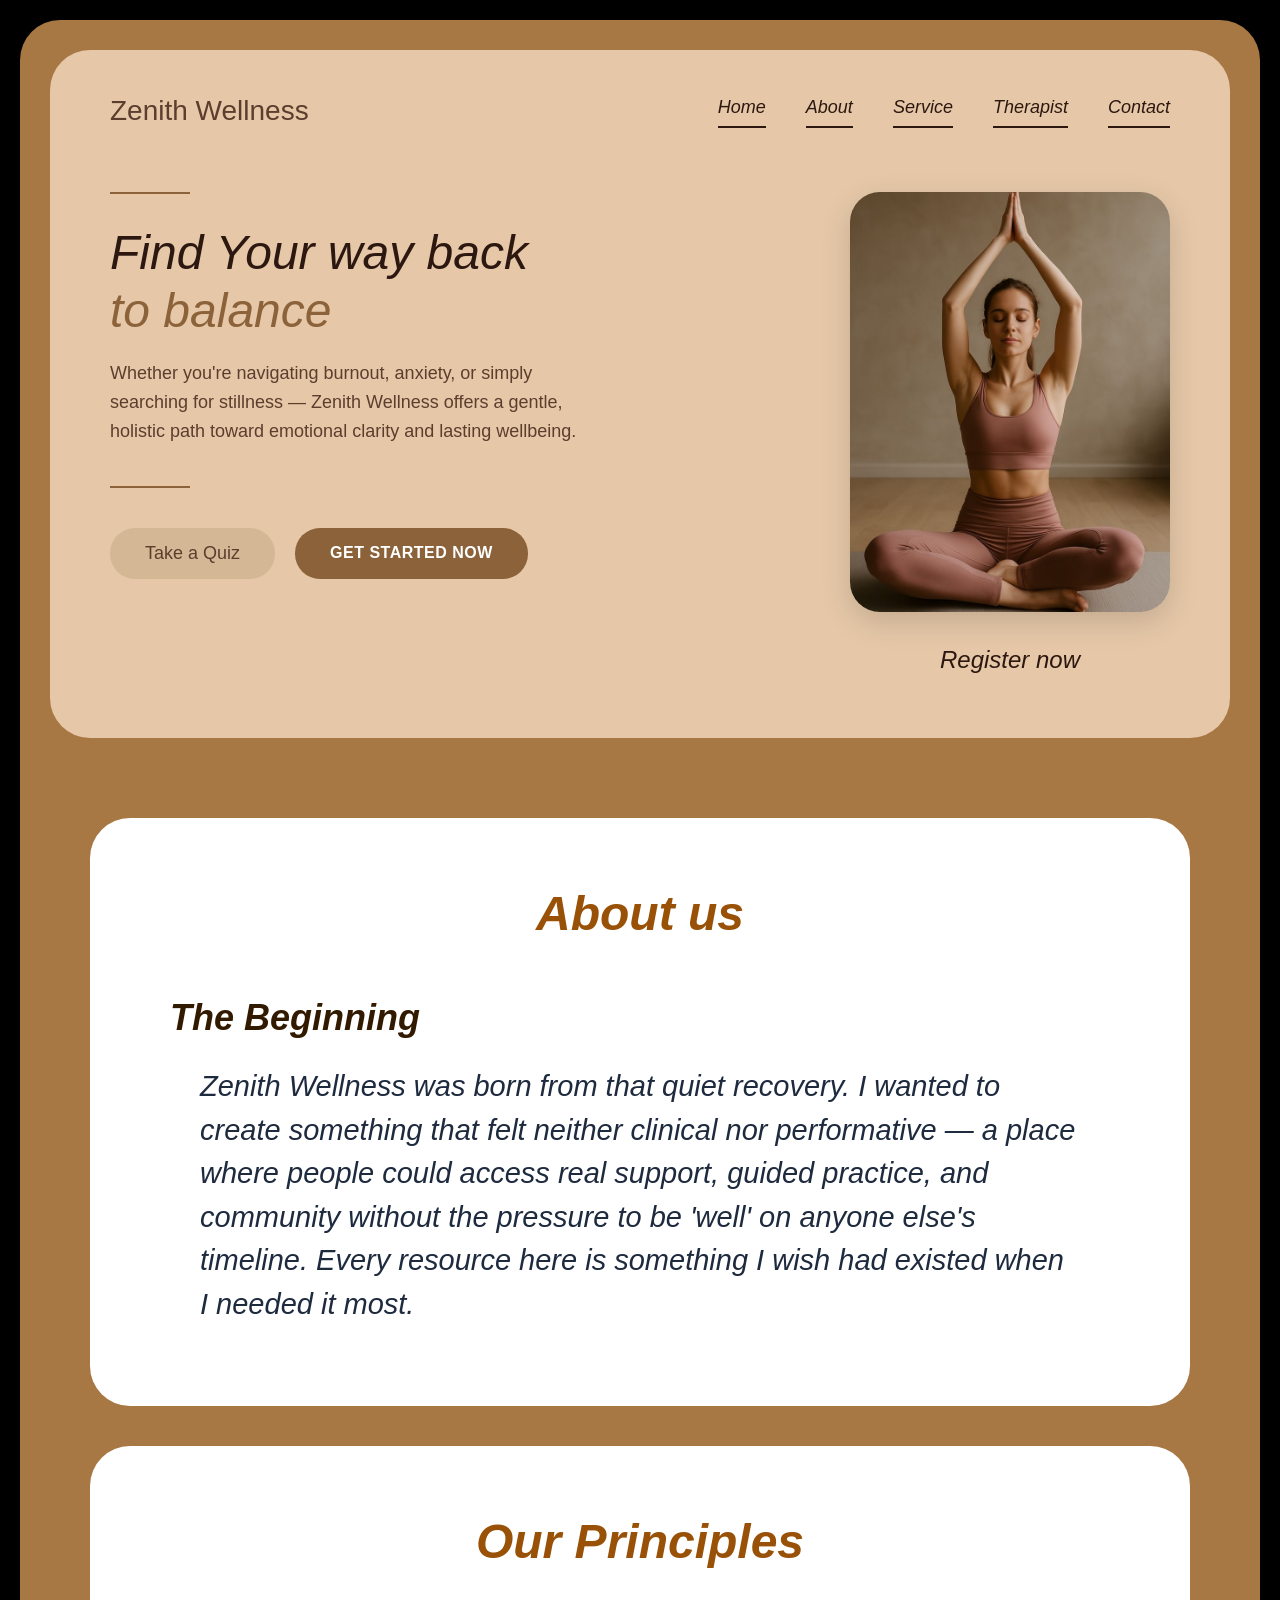
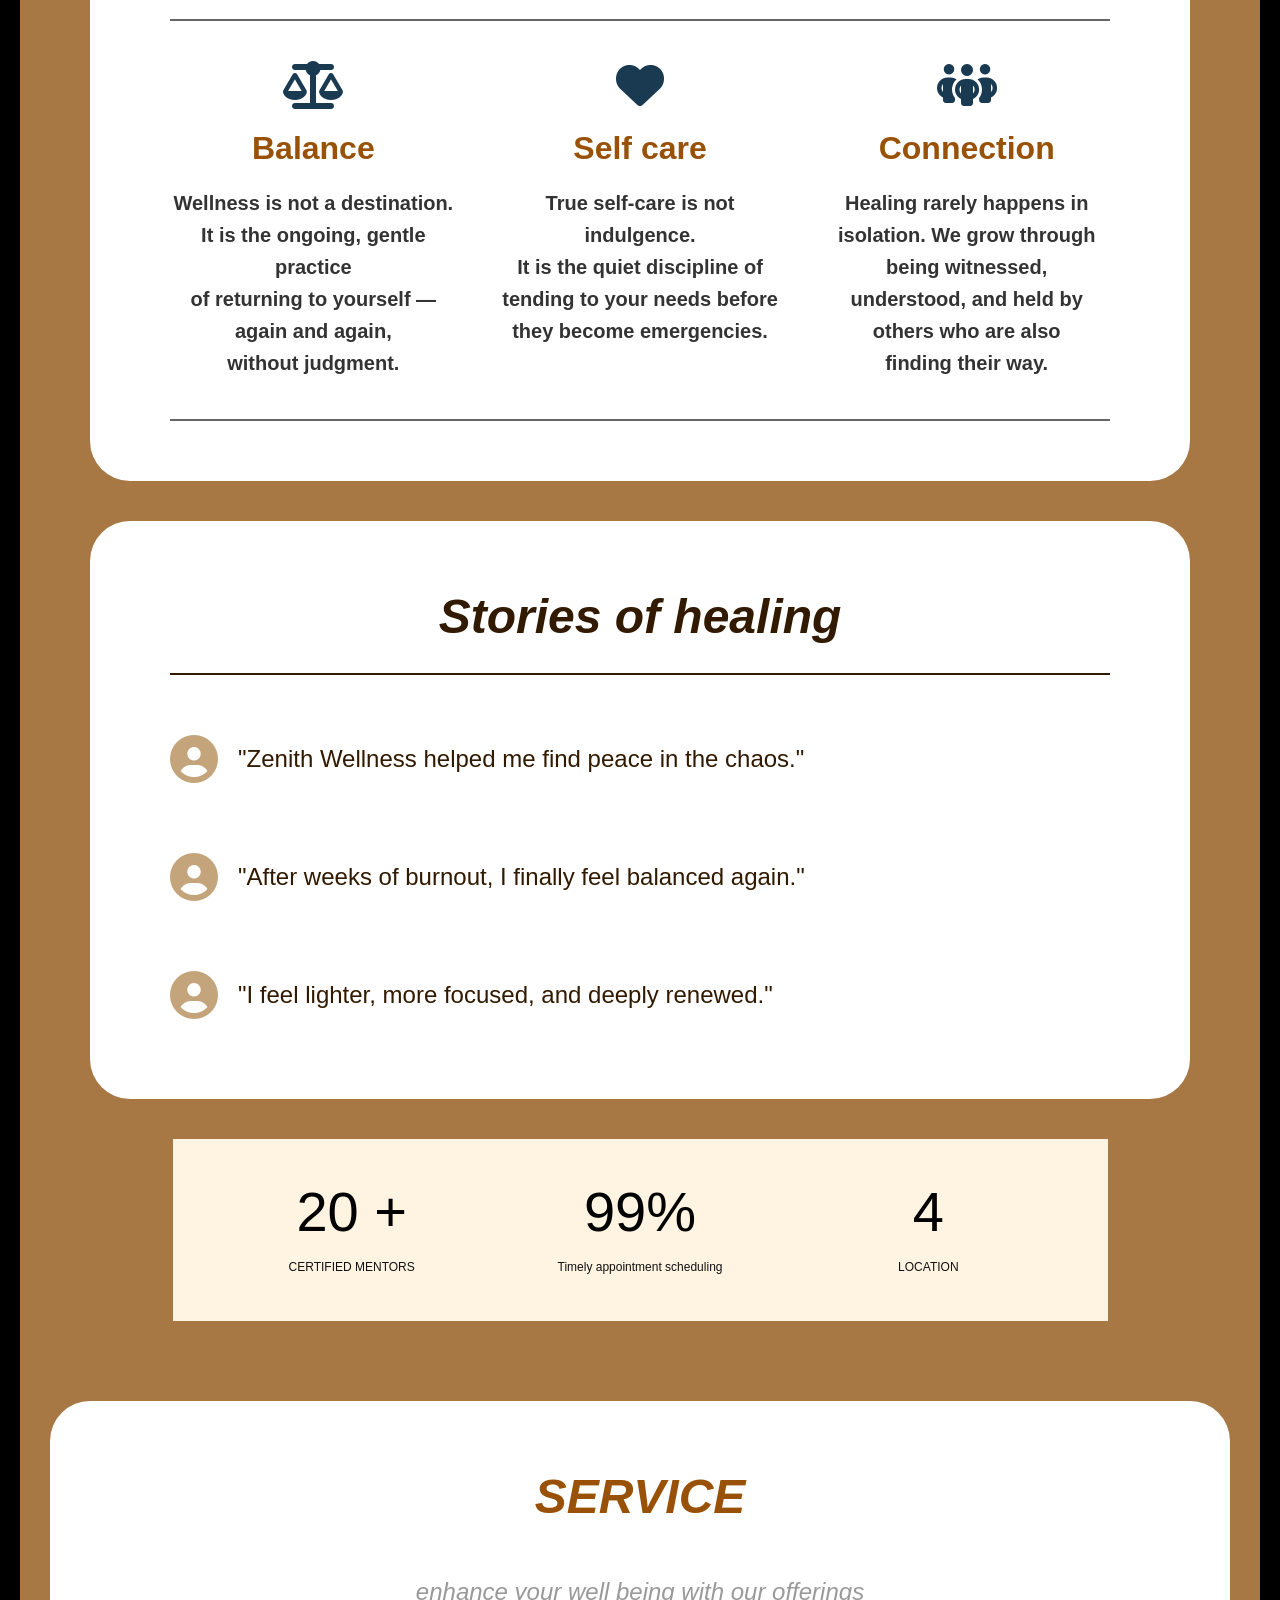
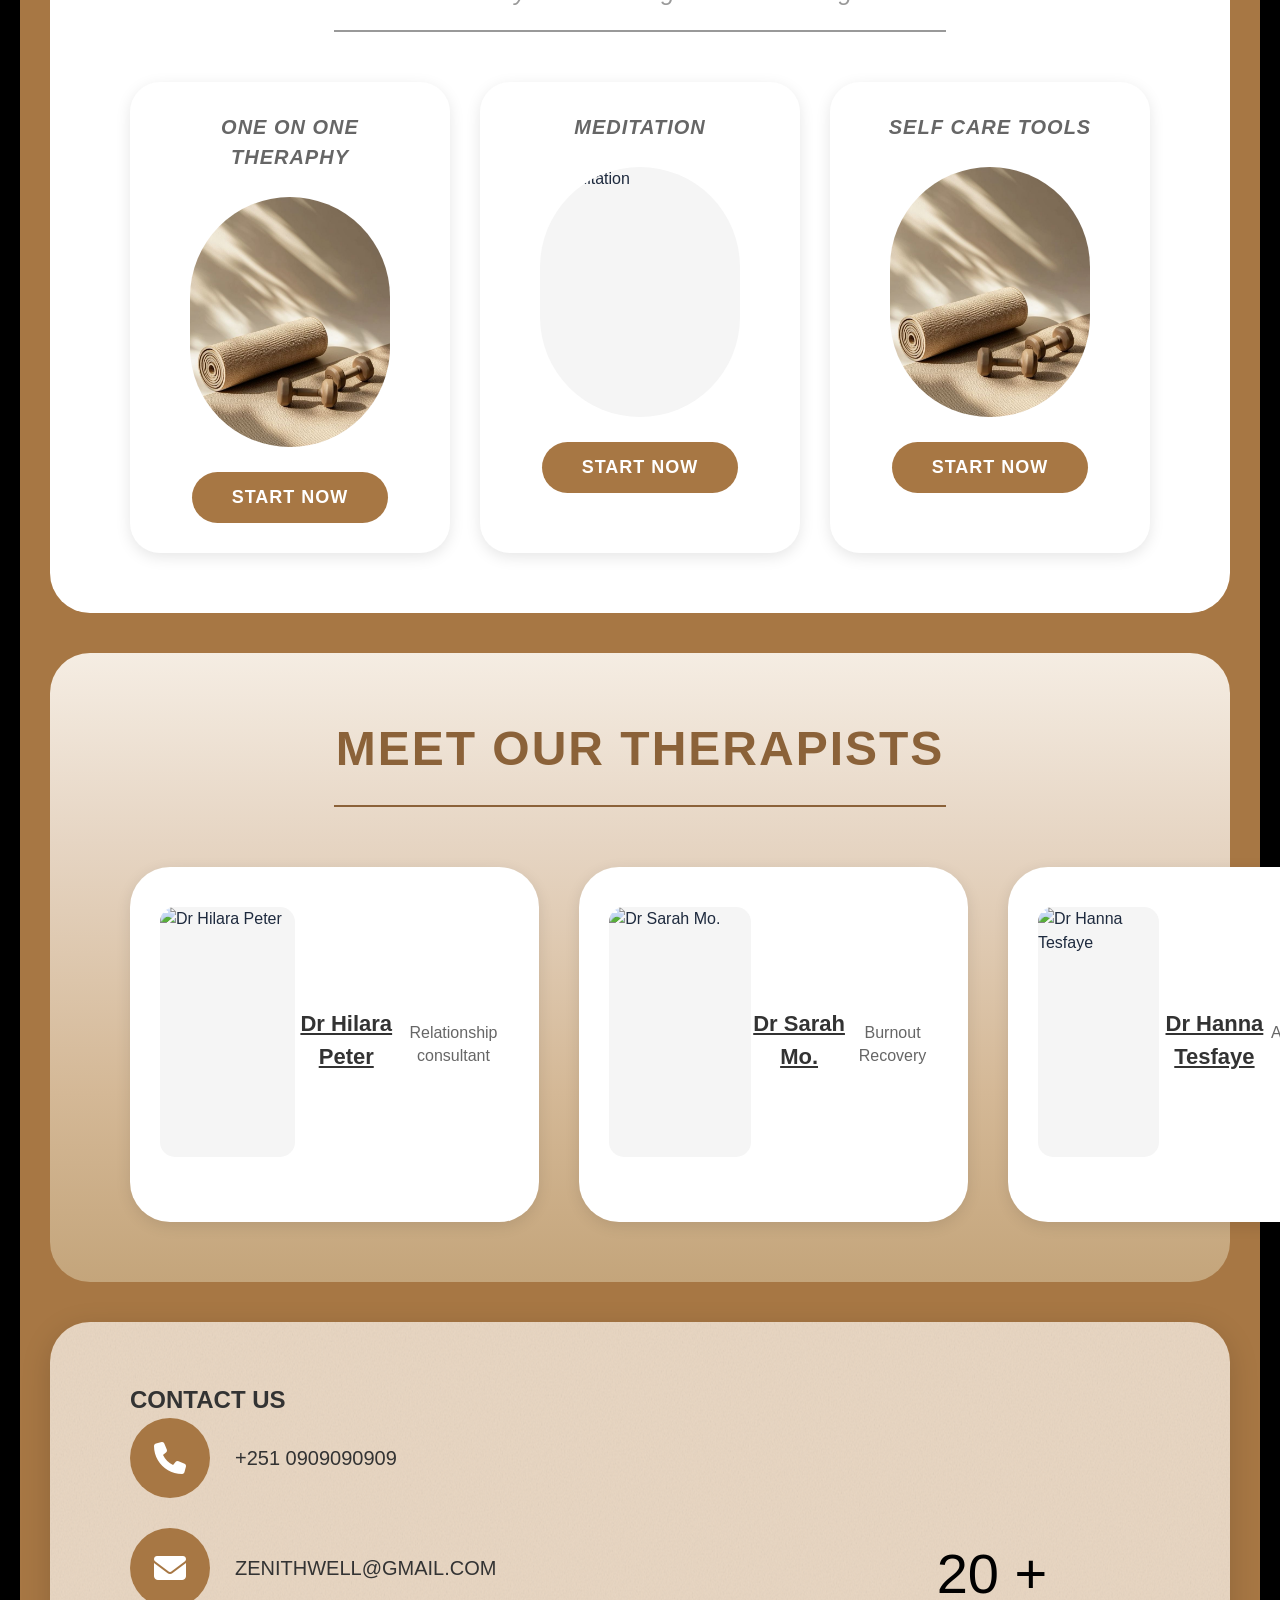
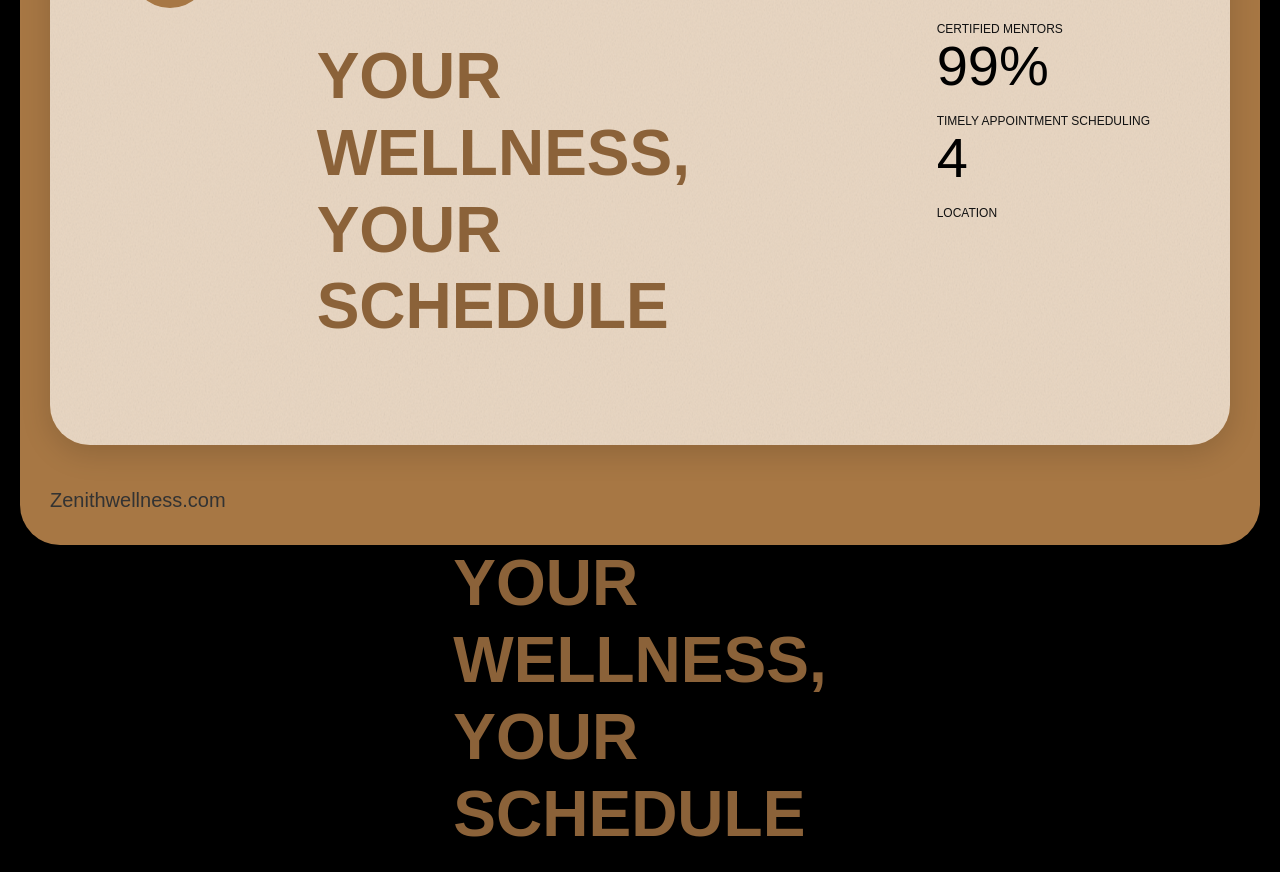
==== commit 9158fd4f: "hero-section update" ====
--- a/index.html
+++ b/index.html
@@ -10,35 +10,40 @@
 <body>
   <div class="page-wrapper">
     
-    <header class="main-header">
-      <a href="index.html"><h1 class="site-title">Zenith Wellness</h1></a>
-      <nav class="main-nav">
-        <a href="#" class="nav-link">Home</a>
-        <a href="#" class="nav-link">About</a>
-        <a href="#" class="nav-link">Services</a>
-        <a href="#" class="nav-link">Therapists</a>
-        <a href="#" class="nav-link">Contact</a>
-      </nav>
-    </header>
-
-    <section class="intro-section">
-      <div class="intro-container">
-        <p class="intro-text">Find Your way back <span>to balance</span></p>
-        <div class="home3">
-          <p>
-            Whether you're navigating burnout, anxiety, or <br> simply searching for
-            stillness — Zenith Wellness <br> offers a gentle, holistic path toward
-            emotional clarity and lasting wellbeing.
+    <section class="hero-section">
+      <header class="hero-header">
+        <h1 class="site-title">Zenith Wellness</h1>
+        <nav class="main-nav">
+          <a href="#" class="nav-link">Home</a>
+          <a href="#" class="nav-link">About</a>
+          <a href="#" class="nav-link">Service</a>
+          <a href="#" class="nav-link">Therapist</a>
+          <a href="#" class="nav-link">Contact</a>
+        </nav>
+      </header>
+
+      <div class="hero-content">
+        <div class="hero-left">
+          <div class="hero-divider"></div>
+          <h2 class="hero-title">Find Your way back<br><span class="hero-subtitle">to balance</span></h2>
+          <p class="hero-description">
+            Whether you're navigating burnout, anxiety, or simply<br>
+            searching for stillness — Zenith Wellness offers a gentle,<br>
+            holistic path toward emotional clarity and lasting wellbeing.
           </p>
-          <div class="buttons">
-            <button class="Q">Take a Quiz</button>
-            <a href="#" class="cta-button">Get started now</a>
+          <div class="hero-divider"></div>
+          <div class="hero-buttons">
+            <button class="btn-quiz">Take a Quiz</button>
+            <button class="btn-cta">GET STARTED NOW</button>
           </div>
         </div>
-      </div>
-
-      <div >
-        <img src="./img/wellness 3.jpg" alt="meditating" class="img">
+
+        <div class="hero-right">
+          <div class="hero-image-container">
+            <img src="./img/wellness 3.jpg" alt="Woman meditating" class="hero-image">
+          </div>
+          <a href="#" class="hero-register">Register now</a>
+        </div>
       </div>
     </section>
 
@@ -98,8 +103,25 @@
                     <p class="testimonial-text highlight-text">"I feel lighter, more focused, and deeply renewed."</p>
                 </div>
             </div>
-        </div>
-
+        </div >
+     <section class="stats-section">
+    <div class="stat-box">
+      <div class="stat-number">20 +</div>
+      <div class="stat-label">Certified Mentors</div>
+    </div>
+
+    <div class="stat-box">
+      <div class="stat-number">99%</div>
+      <div class="stat-label">Timely appointment scheduling</div>
+    </div>
+
+    <div class="stat-box">
+      <div class="stat-number">4</div>
+      <div class="stat-label">Location</div>
+    </div>
+  </section>
+            
+        
        
     </section>
 
@@ -116,7 +138,7 @@
                 <div class="service-card">
                     <h3 class="service-name">ONE ON ONE THERAPHY</h3>
                     <div class="service-image-container">
-                        <img src="./img/wellness1.png" alt="Therapy tools" class="service-image">
+                        <img src="./img/welness 8.jpg" alt="Therapy tools" class="service-image">
                     </div>
                     <button class="service-button">START NOW</button>
                 </div>
@@ -124,7 +146,7 @@
                 <div class="service-card">
                     <h3 class="service-name">MEDITATION</h3>
                     <div class="service-image-container">
-                        <img src="./img/wellness 3.jpg" alt="Meditation" class="service-image">
+                        <img src="./img/wellness 7.jpg" alt="Meditation" class="service-image">
                     </div>
                     <button class="service-button">START NOW</button>
                 </div>
@@ -132,7 +154,7 @@
                 <div class="service-card">
                     <h3 class="service-name">SELF CARE TOOLS</h3>
                     <div class="service-image-container">
-                        <img src="./img/wellness1.png" alt="Self care tools" class="service-image">
+                        <img src="./img/welness 8.jpg" alt="Self care tools" class="service-image">
                     </div>
                     <button class="service-button">START NOW</button>
                 </div>
@@ -190,12 +212,29 @@
                         </div>
                         <a href="#"><span class="contact-text">ZENITHWELL@GMAIL.COM</span></a>
                     </div>
-                    
-                    <div class="contact-item">
-                        <div class="contact-icon-circle">
-                            <i class="fa-brands fa-instagram"></i>
-                        </div>
-                        <a href="#">                        
+                <div class="contact-tagline">
+                    <h1 class="tagline-text">YOUR<br>WELLNESS,<br>YOUR<br>SCHEDULE</h1>
+                </div>
+            </div>
+            
+            <div class="certificate-container">
+                <div class="stat-item">
+                    <h2 class="stat-number">20 +</h2>
+                    <p class="stat-label">CERTIFIED MENTORS</p>
+                </div>
+                
+                <div class="stat-item">
+                    <h2 class="stat-number">99%</h2>
+                    <p class="stat-label">Timely appointment scheduling</p>
+                </div>
+                
+                <div class="stat-item">
+                    <h2 class="stat-number">4</h2>
+                    <p class="stat-label">LOCATION</p>
+                </div>
+            </div>
+        </div>
+    </section>          <a href="#">                        
                         <span class="contact-text">Zenithwellness.com</span></a>
                     </div>
                 </div>
--- a/styles.css
+++ b/styles.css
@@ -18,138 +18,175 @@
     border-radius: 40px;
     padding: 30px;
 }
-.main-header {
-   padding: 20px 40px;
-   background-color: transparent;
-   display: flex;
-   align-items: center;
-   justify-content: space-between;
-   border-radius: 50px;
-   margin-bottom: 40px;
-}
+
+/* Hero Section */
+.hero-section {
+    background-color: #E6C8A8;
+    border-radius: 40px;
+    padding: 40px 60px 60px;
+    margin-bottom: 40px;
+}
+
+.hero-header {
+    display: flex;
+    align-items: center;
+    justify-content: space-between;
+    margin-bottom: 60px;
+}
+
 .site-title {
-   font-family: 'Inter', -apple-system, BlinkMacSystemFont, 'Segoe UI', Roboto, Helvetica, Arial, sans-serif;
-    font-size: 32px;
-    font-weight: lighter;
-    text-transform: uppercase; /* Text transform */
-    color: #321A00;
+    font-family: 'Inter', -apple-system, BlinkMacSystemFont, 'Segoe UI', Roboto, Helvetica, Arial, sans-serif;
+    font-size: 28px;
+    font-weight: 400;
+    color: #5C3D2E;
     margin: 0;
+}
+
+a {
     text-decoration: none;
+}
+
+.main-nav {
+    display: flex;
+    align-items: center;
+    gap: 40px;
+}
+
+.nav-link {
+    font-family: 'Inter', -apple-system, BlinkMacSystemFont, 'Segoe UI', Roboto, Helvetica, Arial, sans-serif;
+    font-style: italic;
+    font-size: 18px;
+    font-weight: 400;
+    color: #2C1810;
+    text-decoration: none;
+    padding-bottom: 5px;
+    border-bottom: 2px solid #2C1810;
     transition: all 0.3s ease;
 }
-a{
+
+.nav-link:hover {
+    color: #5C3D2E;
+    border-bottom-color: #5C3D2E;
+}
+
+.hero-content {
+    display: flex;
+    justify-content: space-between;
+    align-items: flex-start;
+    gap: 80px;
+}
+
+.hero-left {
+    flex: 1;
+    max-width: 600px;
+}
+
+.hero-divider {
+    width: 80px;
+    height: 2px;
+    background-color: #8B6239;
+    margin-bottom: 30px;
+}
+
+.hero-title {
+    font-family: 'Inter', -apple-system, BlinkMacSystemFont, 'Segoe UI', Roboto, Helvetica, Arial, sans-serif;
+    font-style: italic;
+    font-size: 48px;
+    font-weight: 400;
+    color: #2C1810;
+    line-height: 1.2;
+    margin-bottom: 20px;
+}
+
+.hero-subtitle {
+    color: #8B6239;
+}
+
+.hero-description {
+    font-family: 'Inter', -apple-system, BlinkMacSystemFont, 'Segoe UI', Roboto, Helvetica, Arial, sans-serif;
+    font-size: 18px;
+    line-height: 1.6;
+    color: #5C3D2E;
+    margin-bottom: 40px;
+}
+
+.hero-buttons {
+    display: flex;
+    gap: 20px;
+    margin-top: 40px;
+}
+
+.btn-quiz {
+    font-family: 'Inter', -apple-system, BlinkMacSystemFont, 'Segoe UI', Roboto, Helvetica, Arial, sans-serif;
+    font-size: 18px;
+    font-weight: 500;
+    color: #5C3D2E;
+    background-color: #D4B896;
+    border: none;
+    padding: 15px 35px;
+    border-radius: 25px;
+    cursor: pointer;
+    transition: all 0.3s ease;
+}
+
+.btn-quiz:hover {
+    background-color: #C4A57B;
+    transform: translateY(-2px);
+}
+
+.btn-cta {
+    font-family: 'Inter', -apple-system, BlinkMacSystemFont, 'Segoe UI', Roboto, Helvetica, Arial, sans-serif;
+    font-size: 16px;
+    font-weight: 600;
+    color: white;
+    background-color: #8B6239;
+    border: none;
+    padding: 15px 35px;
+    border-radius: 25px;
+    cursor: pointer;
+    text-transform: uppercase;
+    letter-spacing: 0.5px;
+    transition: all 0.3s ease;
+}
+
+.btn-cta:hover {
+    background-color: #6D4A2C;
+    transform: translateY(-2px);
+}
+
+.hero-right {
+    display: flex;
+    flex-direction: column;
+    align-items: center;
+    gap: 20px;
+}
+
+.hero-image-container {
+    width: 320px;
+    height: 420px;
+    border-radius: 30px;
+    overflow: hidden;
+    box-shadow: 0 10px 30px rgba(0, 0, 0, 0.15);
+}
+
+.hero-image {
+    width: 100%;
+    height: 100%;
+    object-fit: cover;
+}
+
+.hero-register {
+    font-family: 'Inter', -apple-system, BlinkMacSystemFont, 'Segoe UI', Roboto, Helvetica, Arial, sans-serif;
+    font-style: italic;
+    font-size: 24px;
+    color: #2C1810;
+    margin-top: 10px;
     text-decoration: none;
-}
-.site-title a {
-    color: inherit;
-    text-decoration: none;
-}   
-.main-nav{
-    font-family: 'Inter', -apple-system, BlinkMacSystemFont, 'Segoe UI', Roboto, Helvetica, Arial, sans-serif;
-   font-style: italic;
-   font-size: 2rem;
-    display: flex;
-   align-items: center;
-   justify-content: space-between;
-   gap:0.95rem;
- 
-}
-
-.nav-link {
-    display: inline-block; /* Display inline-block */
-    color: #ffffff;
-    text-decoration: none;
-    font-size: 16px;
-    font-weight: 700;
-    padding: 10px 20px;
-    border: 2px solid transparent;
-    border-radius: 5px;
-}
-/* Link Styling - All states */
-.nav-link:link {
-    color: #ffffff;
-}
-
-.nav-link:visited {
-    color: #321A00;
-}
-
-.nav-link:hover {
-    background-color: rgba(255, 255, 255, 0.2);
-    border-color: #ffffff;
-    transform: translateY(-2px); 
-}
-
-.nav-link:active {
-    transform: translateY(0);
-}
-
-.intro-section {
-   padding: 60px 60px;
-   display: flex;
-   justify-content: space-between;
-   align-items: center;
-   gap: 20px;
-   background-color: #E6C8A8;
-   box-sizing: border-box;
-   border-radius: 40px;
-   margin-bottom: 40px;
-}
-.intro-container{
-    padding: 20px 20px;
-    margin-bottom: 10px;
-
-}
-
-.intro-text{
-     /* width: 495px;
-     height: 157px; */
-    font-family: 'Inter', -apple-system, BlinkMacSystemFont, 'Segoe UI', Roboto, Helvetica, Arial, sans-serif;
-   font-style: italic;
-   font-size: 2rem;
-   color: black;
-   margin-bottom: 10px;
-}
-.intro-text span{
-display: grid;
-color: #985106;
-}
-.home3{
-    font-family:Inria Serif;
-    width: 723px; height: 382px;
-    font-style: bold;
-    font-size: 24px;
-    margin-top: 21px;
-    color: #321A00;
-}
-
-.img{
-    width: 300px;
-    height: 400px;
-    opacity: 100%;
-    border-radius: 50px;
-    margin-bottom: 120px;   
-}
-.buttons{
-    display: flex;
-    align-items: center;
-    justify-content: space-between;
-}
-.Q{
-    font-size: 32px;
-    border-radius: 12px;
-    color: #AA7777;
-    opacity: 46.7%;
-    box-sizing: border-box;
-    margin: 20px 60px;
-}
-.cta-button{
-    font-size: 22px;
-    border-radius: 12px;
-    color: #AA7777;
-    opacity: 46.7%;
-    box-sizing: border-box;
-    margin: 20px 60px;
+    transition: color 0.3s ease;
+}
+
+.hero-register:hover {
+    color: #8B6239;
 }
 .about-sec{
    
@@ -289,35 +326,71 @@
 }
 
 
+
+
+
 /* Responsive Design */
+@media (max-width: 1024px) {
+    .hero-content {
+        gap: 40px;
+    }
+
+    .hero-title {
+        font-size: 40px;
+    }
+}
+
 @media (max-width: 768px) {
+    .hero-section {
+        padding: 30px 30px 40px;
+    }
+
+    .hero-header {
+        flex-direction: column;
+        gap: 20px;
+        margin-bottom: 40px;
+    }
+
     .main-nav {
         flex-wrap: wrap;
-        gap: 0.5rem;
-    }
-
-    .intro-section {
+        gap: 15px;
+        justify-content: center;
+    }
+
+    .nav-link {
+        font-size: 16px;
+    }
+
+    .hero-content {
         flex-direction: column;
-        padding: 40px 30px;
-    }
-
-    .home3 {
+        gap: 40px;
+    }
+
+    .hero-left {
+        max-width: 100%;
+    }
+
+    .hero-title {
+        font-size: 36px;
+    }
+
+    .hero-description {
+        font-size: 16px;
+    }
+
+    .hero-buttons {
+        flex-direction: column;
         width: 100%;
-        height: auto;
-    }
-
-    .img {
-        margin-bottom: 0;
-    }
-
-    .buttons {
-        flex-direction: column;
-        gap: 20px;
-    }
-
-    .Q, .cta-button {
-        margin: 10px 0;
+    }
+
+    .btn-quiz,
+    .btn-cta {
         width: 100%;
+    }
+
+    .hero-image-container {
+        width: 280px;
+        height: 360px;
     }
 
     .principles {
@@ -405,15 +478,17 @@
 }
 
 .service-image-container {
-    width: 100%;
-    height: 280px;
-    border-radius: 50%;
+    margin-bottom: 30px;
+    display: flex;
+    align-items: center;
+    justify-content: center;
+        width: 200px;
+    height: 250px;
+    border-radius: 188px;
     overflow: hidden;
-    margin-bottom: 30px;
-    display: flex;
-    align-items: center;
-    justify-content: center;
+    margin-bottom: 25px;
     background-color: #f5f5f5;
+
 }
 
 .service-image {
@@ -441,7 +516,49 @@
     transform: translateY(-2px);
     box-shadow: 0 4px 10px rgba(0, 0, 0, 0.2);
 }
-
+.stats-section {
+  background-color: #fff2df;
+  width: 85%;
+  max-width: 950px;
+  margin: 40px auto;
+  padding: 45px 35px;
+
+  display: flex;
+  justify-content: space-between;
+  align-items: center;
+}
+
+.stat-box {
+  flex: 1;
+  text-align: center;
+}
+.stats-section {
+      width: 85%;
+      max-width: 950px;
+      background-color: #fff3e2;
+      padding: 45px 35px;
+      display: flex;
+      justify-content: space-between;
+      align-items: center;
+    }
+.stat-number {
+  font-size: 56px;
+  font-weight: 400;
+  color: #000;
+  line-height: 1;
+  margin-bottom: 18px;
+}
+
+.stat-label {
+  font-size: 12px;
+  font-weight: 400;
+  color: #111;
+  text-transform: uppercase;
+}
+
+.stat-box:nth-child(2) .stat-label {
+  text-transform: none;
+}
 @media (max-width: 1024px) {
     .services-grid {
         grid-template-columns: repeat(2, 1fr);
@@ -508,7 +625,7 @@
     border-radius: 40px;
     padding: 40px 30px;
     display: flex;
-    flex-direction: column;
+    justify-content: space-between;
     align-items: center;
     box-shadow: 0 4px 15px rgba(0, 0, 0, 0.1);
 }
@@ -678,3 +795,9 @@
         text-align: center;
     }
 }
+
+
+
+
+
+
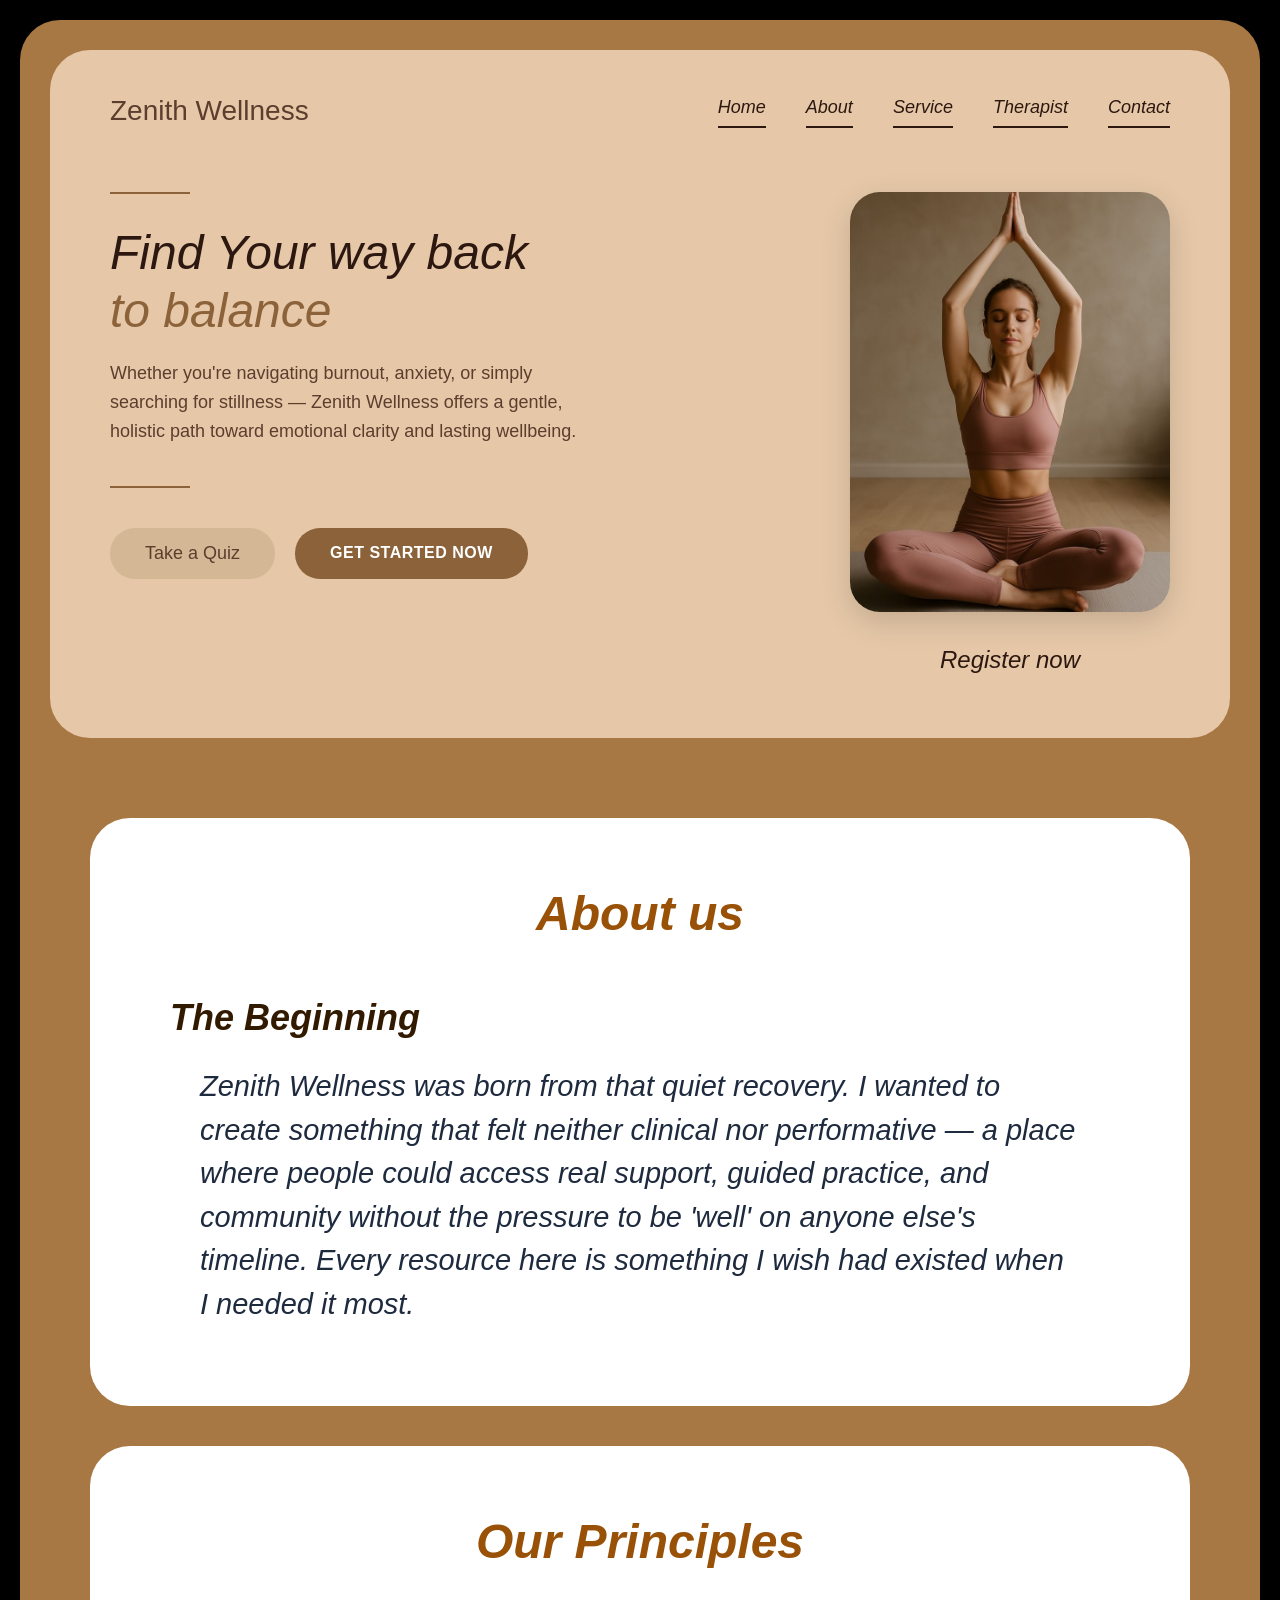
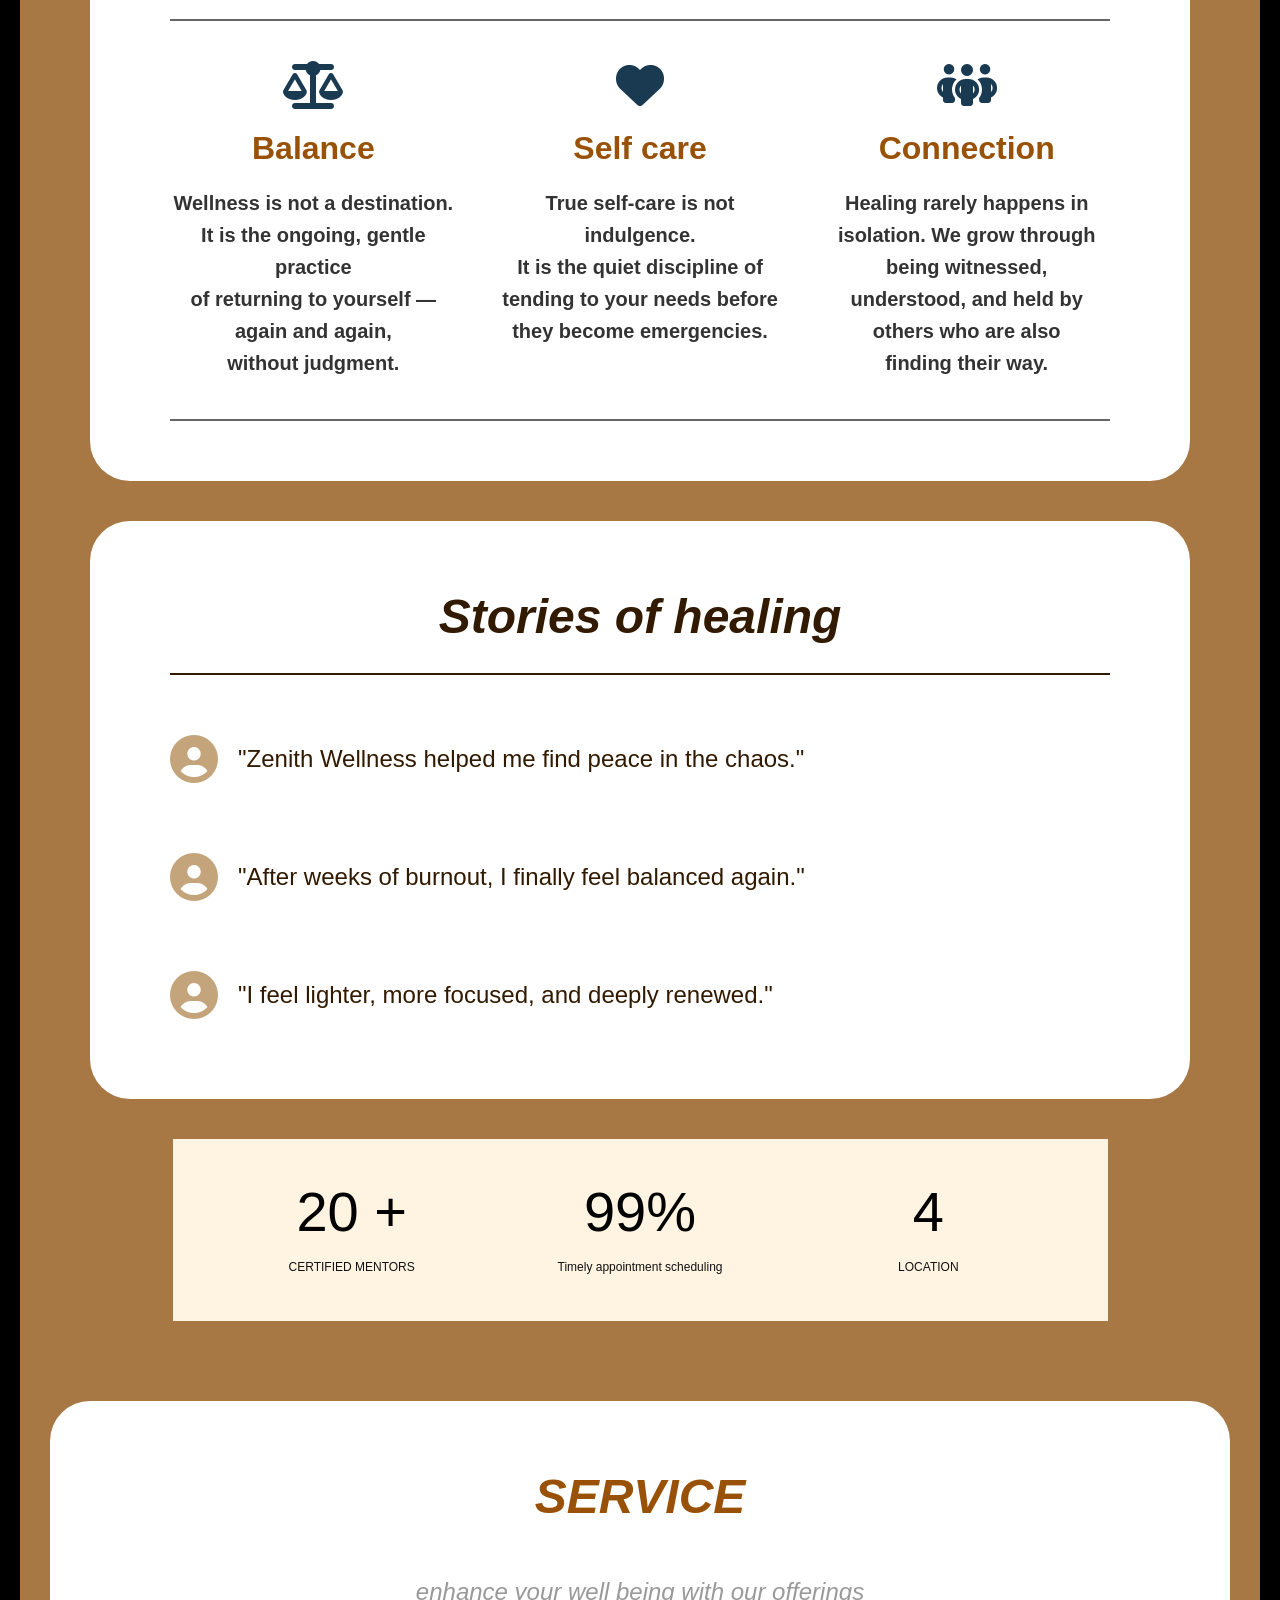
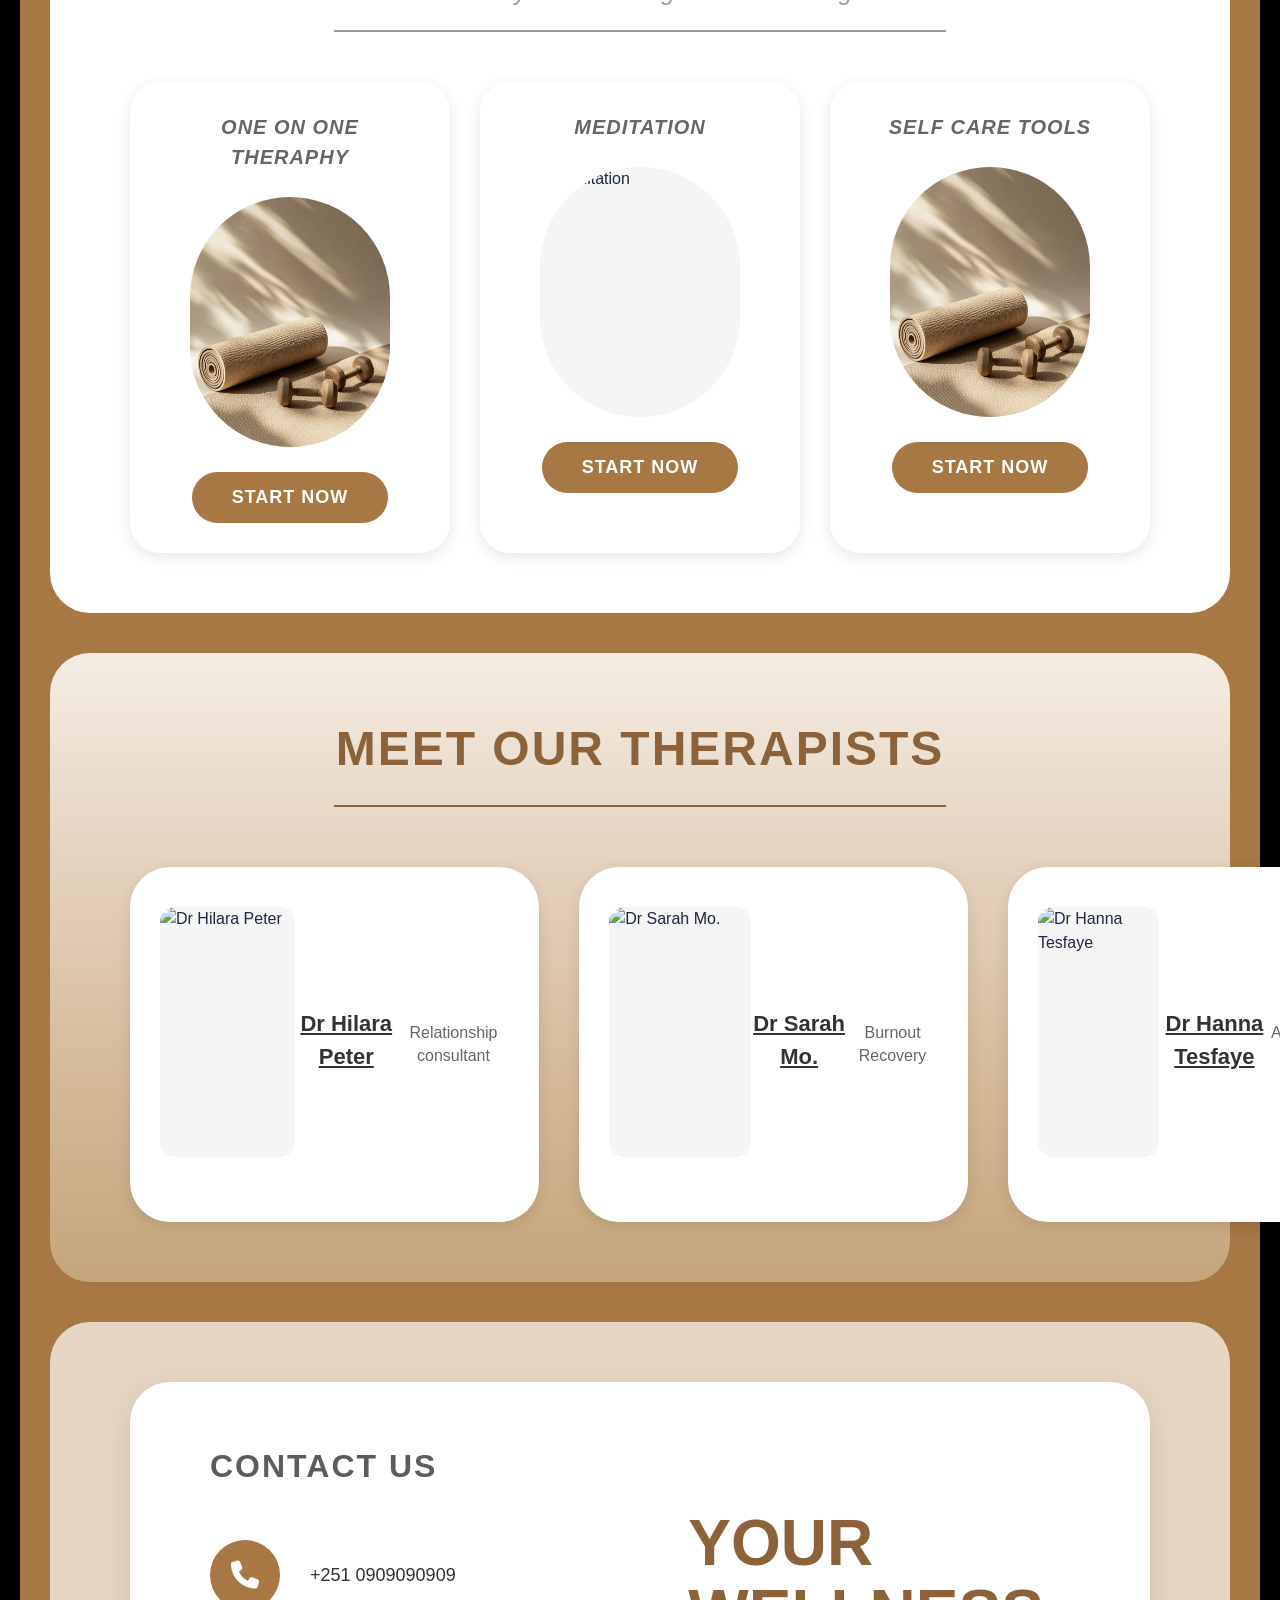
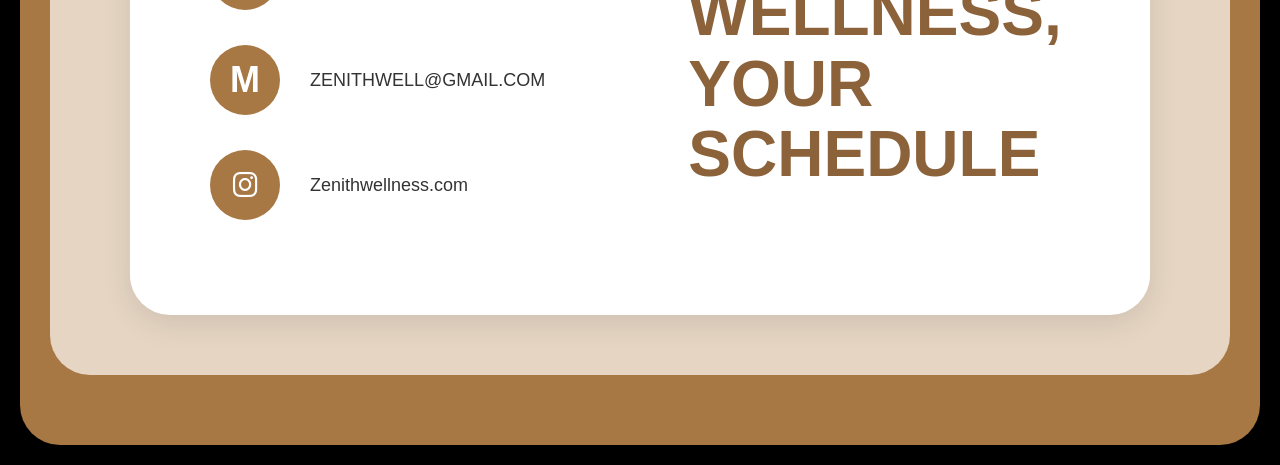
==== commit 46b034cf: "contact-update" ====
--- a/index.html
+++ b/index.html
@@ -195,55 +195,40 @@
         </div>
 </section>
     <section class="contact-section">
-            <div class="contact-container">
-                <div class="contact-info">
-                    <h2 class="contact-title">CONTACT US</h2>
-                    
-                    <div class="contact-item">
-                        <div class="contact-icon-circle">
-                            <i class="fa-solid fa-phone"></i>
-                        </div>
-                        <span class="contact-text">+251 0909090909</span>
-                    </div>
-                    
-                    <div class="contact-item">
-                        <div class="contact-icon-circle">
-                            <i class="fa-solid fa-envelope"></i>
-                        </div>
-                        <a href="#"><span class="contact-text">ZENITHWELL@GMAIL.COM</span></a>
-                    </div>
-                <div class="contact-tagline">
-                    <h1 class="tagline-text">YOUR<br>WELLNESS,<br>YOUR<br>SCHEDULE</h1>
-                </div>
-            </div>
-            
-            <div class="certificate-container">
-                <div class="stat-item">
-                    <h2 class="stat-number">20 +</h2>
-                    <p class="stat-label">CERTIFIED MENTORS</p>
-                </div>
-                
-                <div class="stat-item">
-                    <h2 class="stat-number">99%</h2>
-                    <p class="stat-label">Timely appointment scheduling</p>
-                </div>
-                
-                <div class="stat-item">
-                    <h2 class="stat-number">4</h2>
-                    <p class="stat-label">LOCATION</p>
-                </div>
-            </div>
-        </div>
-    </section>          <a href="#">                        
-                        <span class="contact-text">Zenithwellness.com</span></a>
-                    </div>
-                </div>
-                
-                <div class="contact-tagline">
-                    <h1 class="tagline-text">YOUR<br>WELLNESS,<br>YOUR<br>SCHEDULE</h1>
-                </div>
-            </div>
-        </div>
+      <div class="contact-card">
+        <div class="contact-left">
+          <h2 class="contact-title">CONTACT US</h2>
+          
+          <div class="contact-item">
+            <div class="contact-icon-circle">
+              <i class="fa-solid fa-phone"></i>
+            </div>
+            <span class="contact-text">+251 0909090909</span>
+          </div>
+          
+          <div class="contact-item">
+            <div class="contact-icon-circle">
+              <span class="contact-icon-letter">M</span>
+            </div>
+            <a href="mailto:zenithwell@gmail.com" class="contact-link">
+              <span class="contact-text">ZENITHWELL@GMAIL.COM</span>
+            </a>
+          </div>
+          
+          <div class="contact-item">
+            <a href="https://instagram.com/zenithwellness" target="_blank" class="contact-link" style="display: flex; align-items: center; gap: 30px;">
+              <div class="contact-icon-circle">
+                <i class="fa-brands fa-instagram"></i>
+              </div>
+              <span class="contact-text">Zenithwellness.com</span>
+            </a>
+          </div>
+        </div>
+        
+        <div class="contact-right">
+          <h1 class="contact-tagline">YOUR<br>WELLNESS,<br>YOUR<br>SCHEDULE</h1>
+        </div>
+      </div>
     </section>
 
   </div>
--- a/styles.css
+++ b/styles.css
@@ -686,47 +686,46 @@
 
 /* Contact Section */
 .contact-section {
-    background-image: url('data:image/svg+xml;utf8,<svg xmlns="http://www.w3.org/2000/svg" width="800" height="1200"><defs><filter id="noise"><feTurbulence type="fractalNoise" baseFrequency="0.9" numOctaves="4" /><feColorMatrix type="saturate" values="0" /></filter></defs><rect width="800" height="1200" fill="%23E8D5C0"/><rect width="800" height="1200" filter="url(%23noise)" opacity="0.15"/></svg>');
-    background-size: cover;
-    background-position: center;
+    background-color: #E6D5C3;
     padding: 60px 80px;
     border-radius: 40px;
     margin-bottom: 40px;
-    position: relative;
-    box-shadow: 0 8px 30px rgba(0, 0, 0, 0.15);
-}
-
-.contact-container {
+}
+
+.contact-card {
+    background-color: white;
+    border-radius: 40px;
+    padding: 60px 80px;
     display: flex;
     justify-content: space-between;
     align-items: center;
-    gap: 60px;
-}
-
-.contact-info {
+    gap: 80px;
+    box-shadow: 0 8px 30px rgba(0, 0, 0, 0.1);
+}
+
+.contact-left {
     flex: 1;
-.contact-container {
-    display: flex;
-    justify-content: space-between;
-    align-items: center;
-    gap: 60px;
-    position: relative;
-    z-index: 1;
-}   font-weight: 600;
-    color: #333333;
-    margin-bottom: 40px;
+}
+
+.contact-title {
+    font-family: 'Inter', -apple-system, BlinkMacSystemFont, 'Segoe UI', Roboto, Helvetica, Arial, sans-serif;
+    font-size: 32px;
+    font-weight: 600;
+    color: #5C5C5C;
+    margin-bottom: 50px;
+    letter-spacing: 2px;
 }
 
 .contact-item {
     display: flex;
     align-items: center;
-    gap: 25px;
-    margin-bottom: 30px;
+    gap: 30px;
+    margin-bottom: 35px;
 }
 
 .contact-icon-circle {
-    width: 80px;
-    height: 80px;
+    width: 70px;
+    height: 70px;
     border-radius: 50%;
     background-color: #A77744;
     display: flex;
@@ -736,31 +735,57 @@
 }
 
 .contact-icon-circle i {
-    font-size: 32px;
+    font-size: 28px;
     color: white;
 }
 
+.contact-icon-letter {
+    font-family: 'Inter', -apple-system, BlinkMacSystemFont, 'Segoe UI', Roboto, Helvetica, Arial, sans-serif;
+    font-size: 36px;
+    font-weight: 600;
+    color: white;
+}
+
 .contact-text {
     font-family: 'Inter', -apple-system, BlinkMacSystemFont, 'Segoe UI', Roboto, Helvetica, Arial, sans-serif;
-    font-size: 20px;
+    font-size: 18px;
     color: #333333;
-    font-weight: 500;
+    font-weight: 400;
+}
+
+.contact-link {
+    text-decoration: none;
+    transition: opacity 0.3s ease;
+}
+
+.contact-link:hover {
+    opacity: 0.7;
+}
+
+.contact-right {
+    flex: 1;
+    display: flex;
+    align-items: center;
+    justify-content: center;
 }
 
 .contact-tagline {
-    flex: 1;
-    display: flex;
-    align-items: center;
-    justify-content: center;
-}
-
-.tagline-text {
     font-family: 'Inter', -apple-system, BlinkMacSystemFont, 'Segoe UI', Roboto, Helvetica, Arial, sans-serif;
     font-size: 64px;
     font-weight: 700;
     color: #8B6239;
-    line-height: 1.2;
+    line-height: 1.1;
     text-align: left;
+}
+
+@media (max-width: 1024px) {
+    .contact-card {
+        gap: 40px;
+    }
+
+    .contact-tagline {
+        font-size: 52px;
+    }
 }
 
 @media (max-width: 768px) {
@@ -768,13 +793,15 @@
         padding: 40px 30px;
     }
 
-    .contact-container {
+    .contact-card {
         flex-direction: column;
+        padding: 40px 30px;
         gap: 40px;
     }
 
     .contact-title {
-        font-size: 28px;
+        font-size: 24px;
+        margin-bottom: 30px;
     }
 
     .contact-icon-circle {
@@ -786,11 +813,15 @@
         font-size: 24px;
     }
 
+    .contact-icon-letter {
+        font-size: 30px;
+    }
+
     .contact-text {
         font-size: 16px;
     }
 
-    .tagline-text {
+    .contact-tagline {
         font-size: 48px;
         text-align: center;
     }
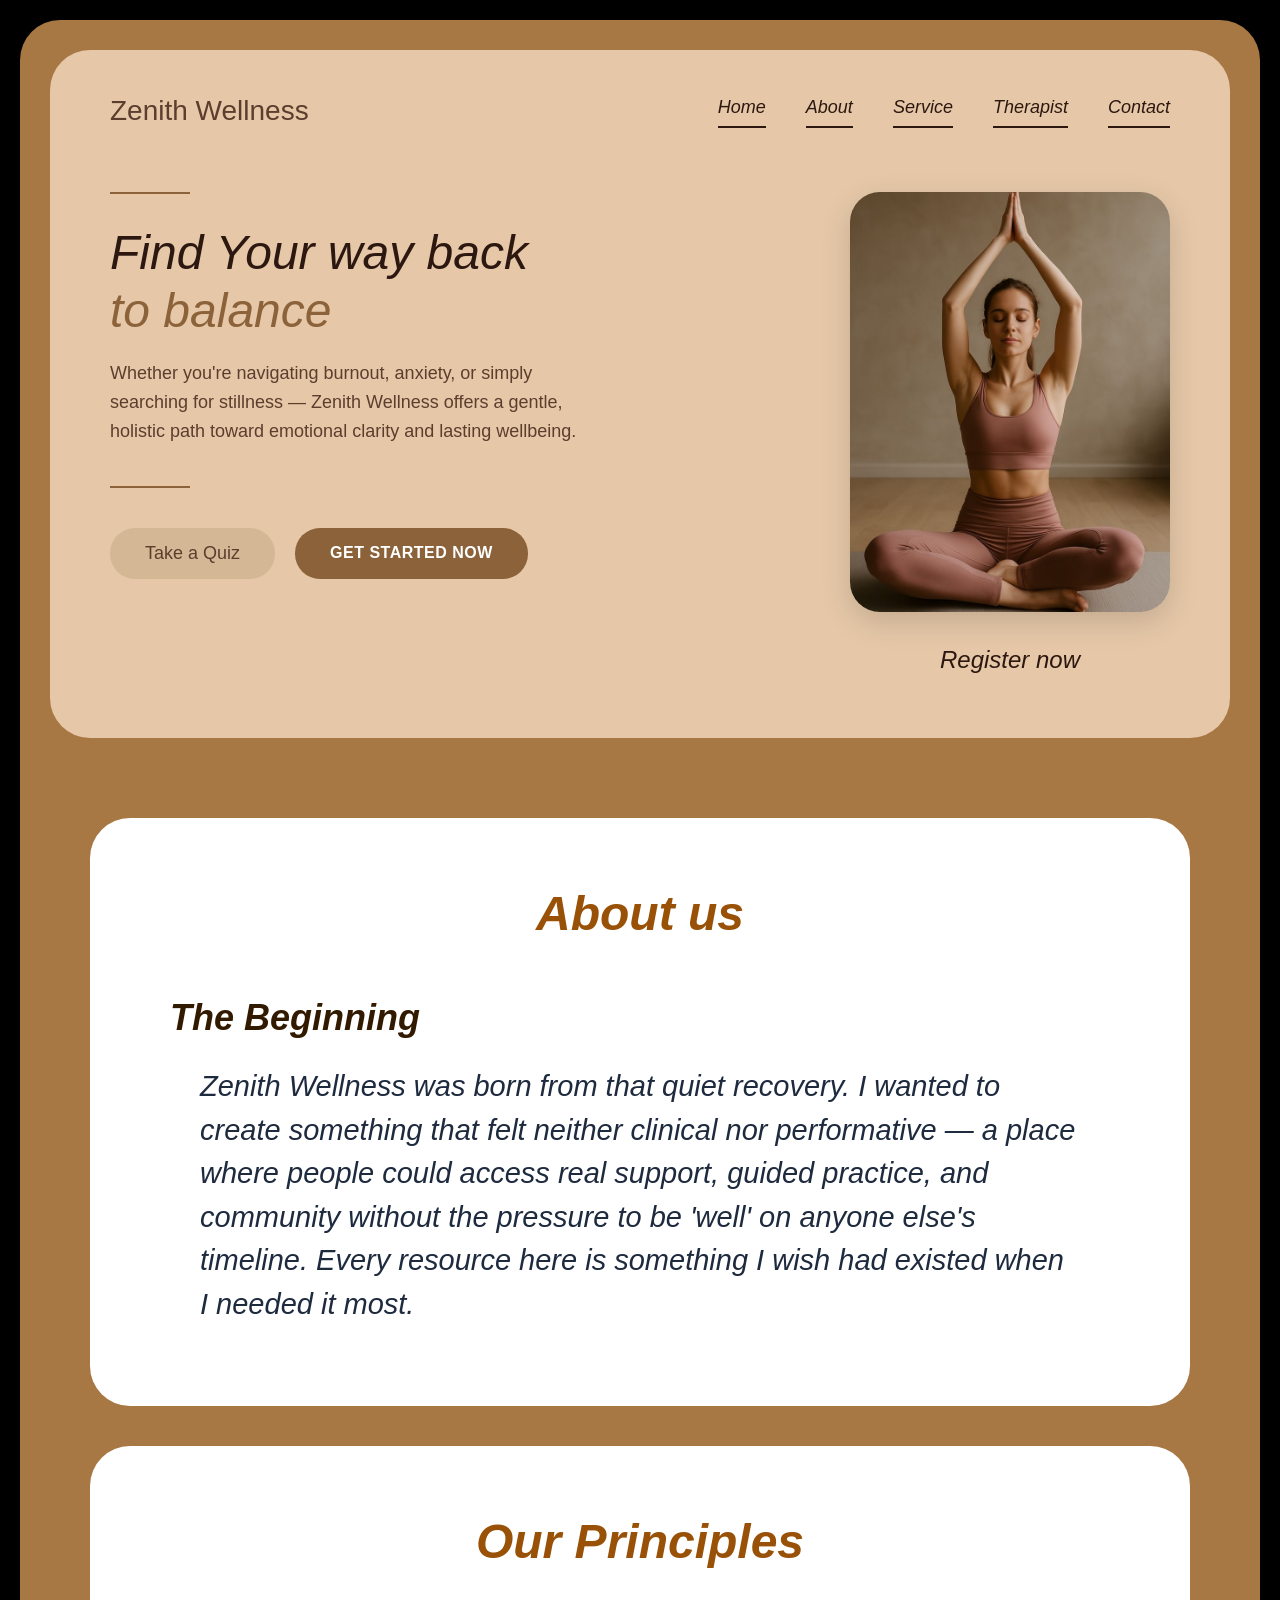
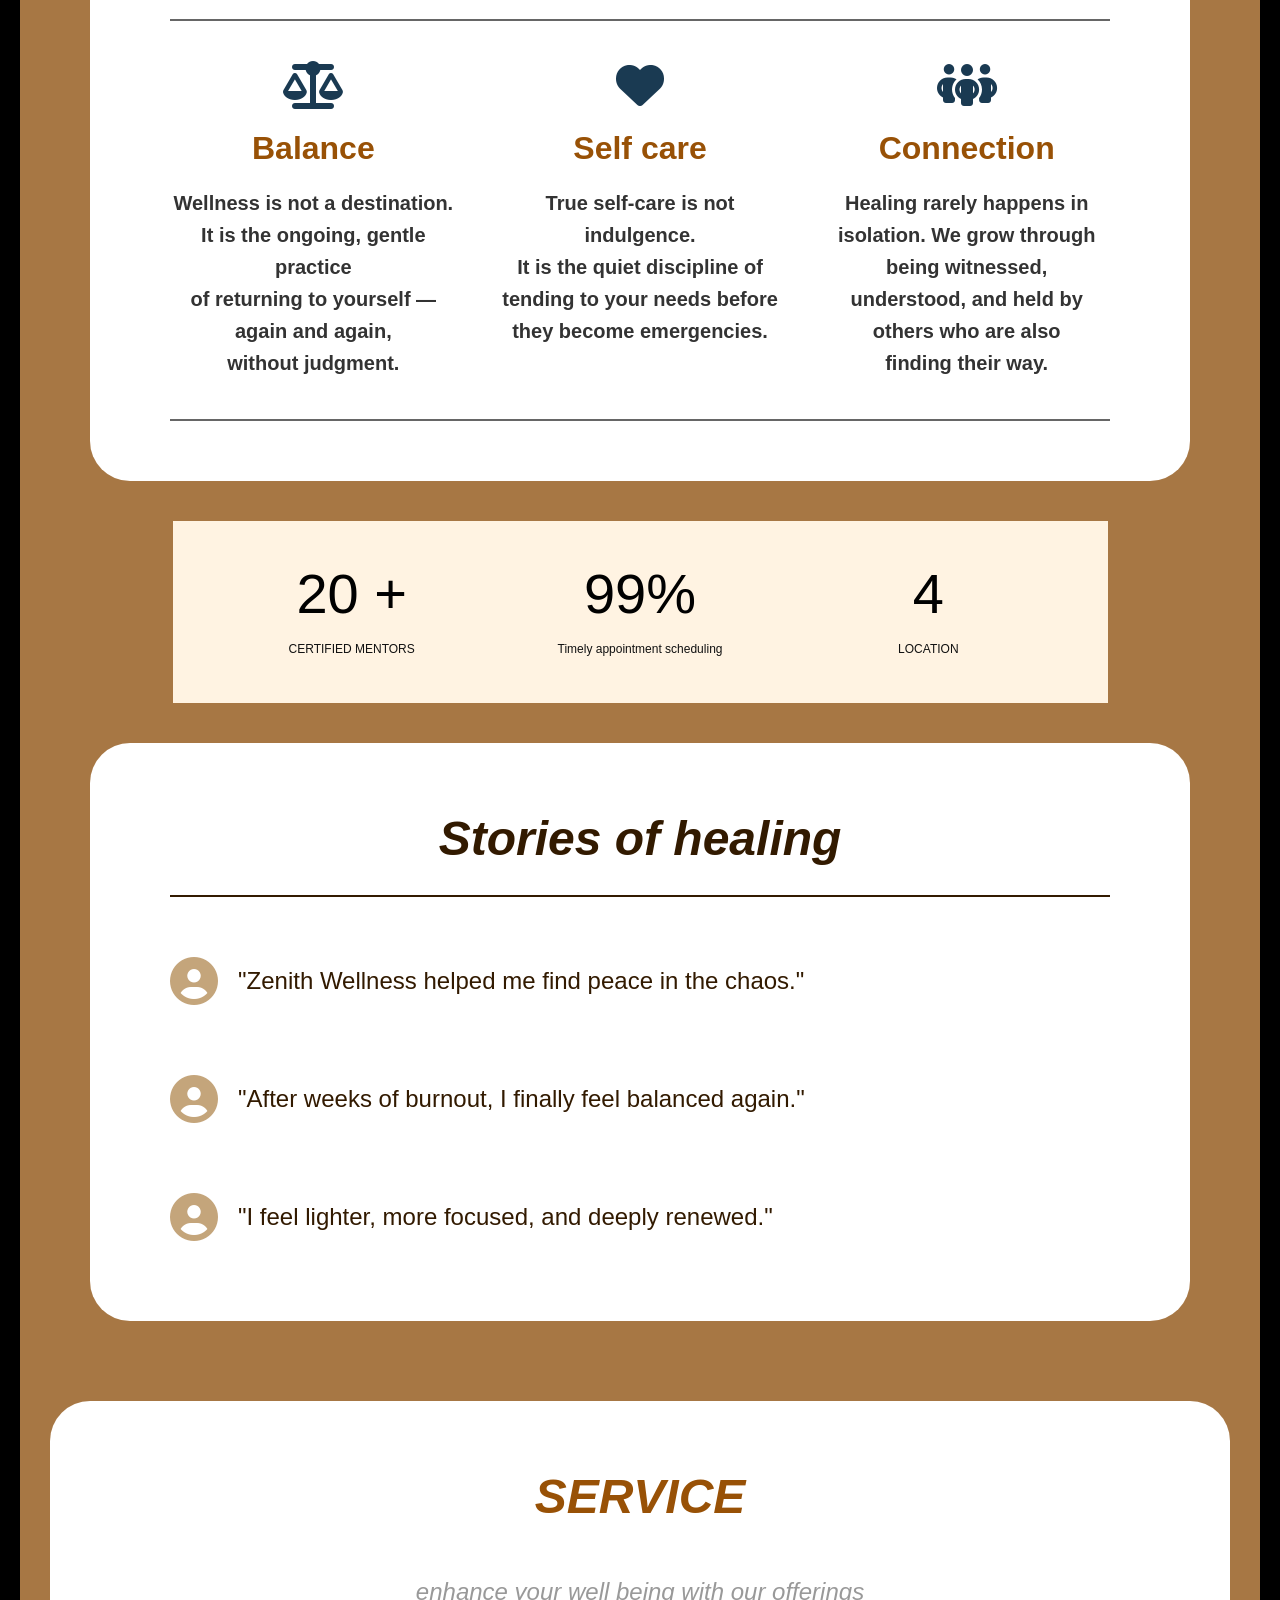
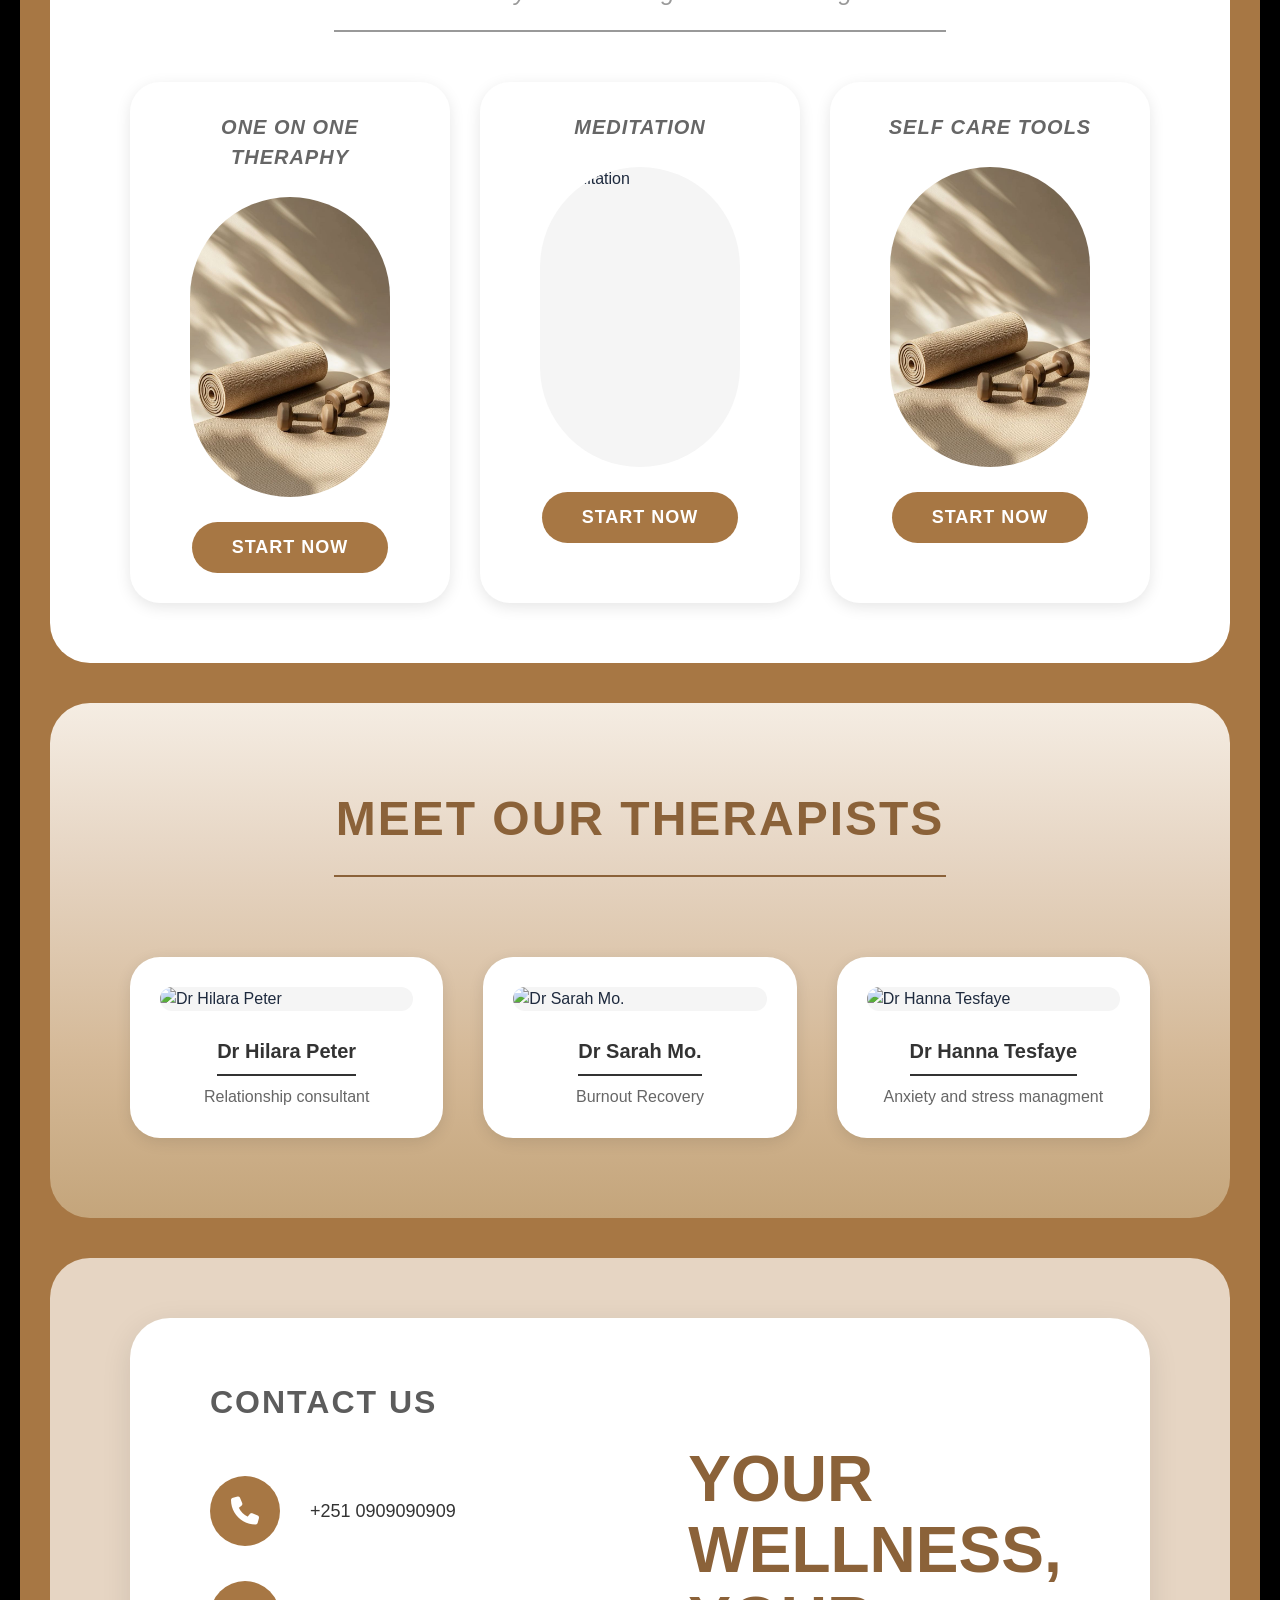
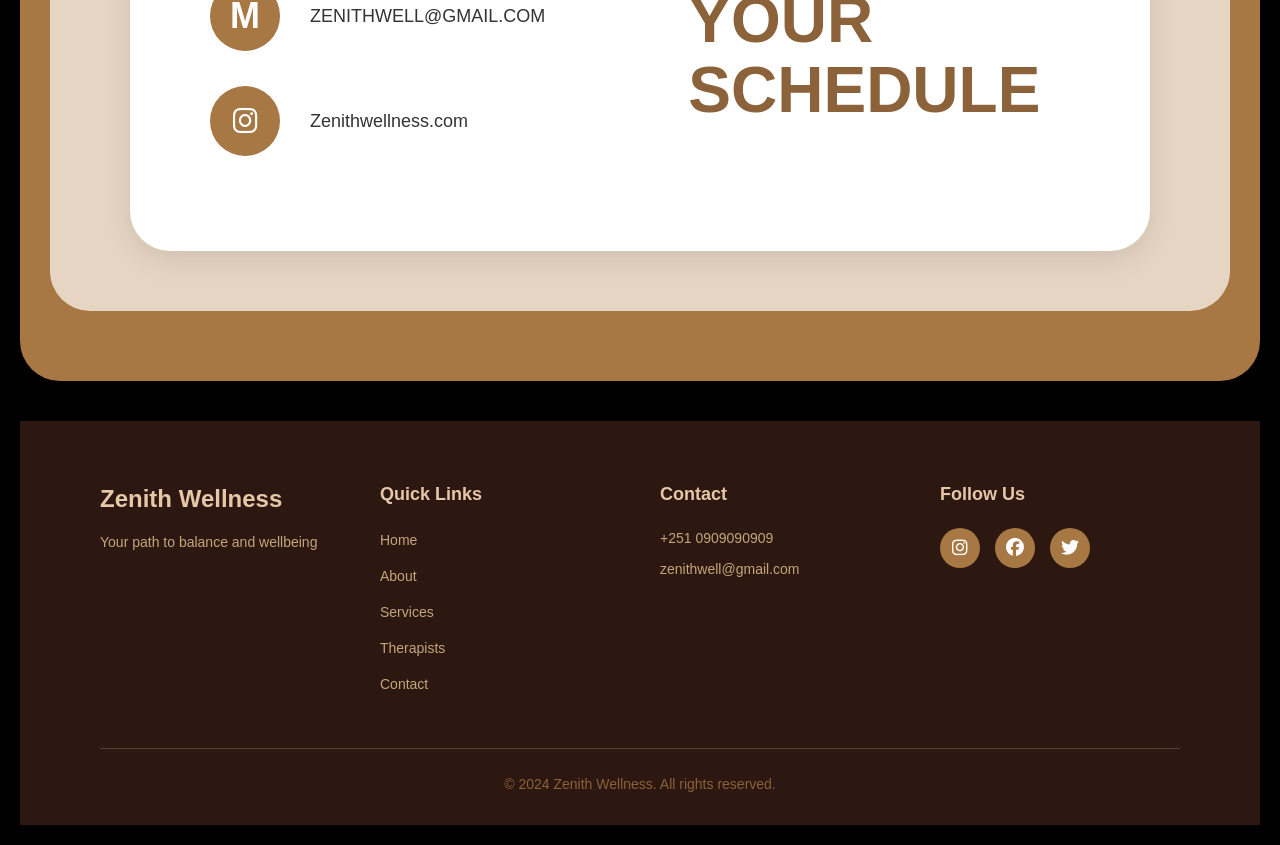
==== commit 2f9753d9: "final version ready for submission" ====
--- a/index.html
+++ b/index.html
@@ -13,12 +13,17 @@
     <section class="hero-section">
       <header class="hero-header">
         <h1 class="site-title">Zenith Wellness</h1>
-        <nav class="main-nav">
-          <a href="#" class="nav-link">Home</a>
-          <a href="#" class="nav-link">About</a>
-          <a href="#" class="nav-link">Service</a>
-          <a href="#" class="nav-link">Therapist</a>
-          <a href="#" class="nav-link">Contact</a>
+        <button class="hamburger" id="hamburger">
+          <span></span>
+          <span></span>
+          <span></span>
+        </button>
+        <nav class="main-nav" id="mainNav">
+          <a href="index.html" class="nav-link">Home</a>
+          <a href="about.html" class="nav-link">About</a>
+          <a href="Service.html" class="nav-link">Service</a>
+          <a href="Therapists.html" class="nav-link">Therapist</a>
+          <a href="Contact.html" class="nav-link">Contact</a>
         </nav>
       </header>
 
@@ -46,14 +51,8 @@
         </div>
       </div>
     </section>
-
-
-
 <!-- About-section -->
-
-
-
-    <section class="about-sec">
+  <section class="about-sec">
         <div class="about-container">
             <h1 class="about-tit">About us </h1>
 <h2 class="head2">The Beginning</h2>
@@ -86,6 +85,22 @@
             </div>
         </div>
 
+         <section class="stats-section">
+    <div class="stat-box">
+      <div class="stat-number">20 +</div>
+      <div class="stat-label">Certified Mentors</div>
+    </div>
+
+    <div class="stat-box">
+      <div class="stat-number">99%</div>
+      <div class="stat-label">Timely appointment scheduling</div>
+    </div>
+
+    <div class="stat-box">
+      <div class="stat-number">4</div>
+      <div class="stat-label">Location</div>
+    </div>
+  </section>
         <div class="stories-container">
             <h1 class="stories-title">Stories of healing</h1>
             <hr class="stories-divider">
@@ -104,28 +119,12 @@
                 </div>
             </div>
         </div >
-     <section class="stats-section">
-    <div class="stat-box">
-      <div class="stat-number">20 +</div>
-      <div class="stat-label">Certified Mentors</div>
-    </div>
-
-    <div class="stat-box">
-      <div class="stat-number">99%</div>
-      <div class="stat-label">Timely appointment scheduling</div>
-    </div>
-
-    <div class="stat-box">
-      <div class="stat-number">4</div>
-      <div class="stat-label">Location</div>
-    </div>
-  </section>
+    
             
         
        
     </section>
-
-
+    <!-- Service-section -->
 <section class="Services-container">
      <div class="services-section">
             <div class="services-header">
@@ -160,8 +159,10 @@
                 </div>
             </div>
         </div>
-
-        <div class="therapists-section">
+</section>
+
+        <!-- Therapists-section -->
+    <section class="therapists-section">
             <div class="therapists-header">
                 <h1 class="therapists-title">MEET OUR THERAPISTS</h1>
                 <hr class="therapists-divider">
@@ -192,8 +193,9 @@
                     <p class="therapist-specialty">Anxiety and stress managment</p>
                 </div>
             </div>
-        </div>
-</section>
+       
+    </section>
+    <!-- contact-section -->
     <section class="contact-section">
       <div class="contact-card">
         <div class="contact-left">
@@ -232,6 +234,71 @@
     </section>
 
   </div>
+
+  <footer class="main-footer">
+    <div class="footer-content">
+      <div class="footer-section">
+        <h3 class="footer-brand">Zenith Wellness</h3>
+        <p class="footer-tagline">Your path to balance and wellbeing</p>
+      </div>
+      
+      <div class="footer-section">
+        <h4 class="footer-heading">Quick Links</h4>
+        <ul class="footer-links">
+          <li><a href="index.html">Home</a></li>
+          <li><a href="about.html">About</a></li>
+          <li><a href="Service.html">Services</a></li>
+          <li><a href="Therapists.html">Therapists</a></li>
+          <li><a href="Contact.html">Contact</a></li>
+        </ul>
+      </div>
+      
+      <div class="footer-section">
+        <h4 class="footer-heading">Contact</h4>
+        <p class="footer-contact">+251 0909090909</p>
+        <p class="footer-contact">zenithwell@gmail.com</p>
+      </div>
+      
+      <div class="footer-section">
+        <h4 class="footer-heading">Follow Us</h4>
+        <div class="footer-socials">
+          <a href="#" class="social-icon"><i class="fa-brands fa-instagram"></i></a>
+          <a href="#" class="social-icon"><i class="fa-brands fa-facebook"></i></a>
+          <a href="#" class="social-icon"><i class="fa-brands fa-twitter"></i></a>
+        </div>
+      </div>
+    </div>
+    
+    <div class="footer-bottom">
+      <p>&copy; 2024 Zenith Wellness. All rights reserved.</p>
+    </div>
+  </footer>
+
+  <script>
+    const hamburger = document.getElementById('hamburger');
+    const mainNav = document.getElementById('mainNav');
+
+    hamburger.addEventListener('click', () => {
+      hamburger.classList.toggle('active');
+      mainNav.classList.toggle('active');
+    });
+
+    // Close menu when clicking on a link
+    document.querySelectorAll('.nav-link').forEach(link => {
+      link.addEventListener('click', () => {
+        hamburger.classList.remove('active');
+        mainNav.classList.remove('active');
+      });
+    });
+
+    // Close menu when clicking outside
+    document.addEventListener('click', (e) => {
+      if (!hamburger.contains(e.target) && !mainNav.contains(e.target)) {
+        hamburger.classList.remove('active');
+        mainNav.classList.remove('active');
+      }
+    });
+  </script>
 </body>
 </html>
 
--- a/styles.css
+++ b/styles.css
@@ -325,93 +325,6 @@
     line-height: 1.5;
 }
 
-
-
-
-
-/* Responsive Design */
-@media (max-width: 1024px) {
-    .hero-content {
-        gap: 40px;
-    }
-
-    .hero-title {
-        font-size: 40px;
-    }
-}
-
-@media (max-width: 768px) {
-    .hero-section {
-        padding: 30px 30px 40px;
-    }
-
-    .hero-header {
-        flex-direction: column;
-        gap: 20px;
-        margin-bottom: 40px;
-    }
-
-    .main-nav {
-        flex-wrap: wrap;
-        gap: 15px;
-        justify-content: center;
-    }
-
-    .nav-link {
-        font-size: 16px;
-    }
-
-    .hero-content {
-        flex-direction: column;
-        gap: 40px;
-    }
-
-    .hero-left {
-        max-width: 100%;
-    }
-
-    .hero-title {
-        font-size: 36px;
-    }
-
-    .hero-description {
-        font-size: 16px;
-    }
-
-    .hero-buttons {
-        flex-direction: column;
-        width: 100%;
-    }
-
-    .btn-quiz,
-    .btn-cta {
-        width: 100%;
-    }
-
-    .hero-image-container {
-        width: 280px;
-        height: 360px;
-    }
-
-    .principles {
-        flex-direction: column;
-        gap: 30px;
-    }
-
-    .about-container, .principle-container, .stories-container {
-        padding: 40px 30px;
-    }
-
-    .testimonials {
-        gap: 20px;
-    }
-
-    .testimonial {
-        flex-direction: column;
-        text-align: center;
-    }
-}
-
 /* Services Section */
 .services-section {
     background-color: white;
@@ -483,7 +396,7 @@
     align-items: center;
     justify-content: center;
         width: 200px;
-    height: 250px;
+    height: 300px;
     border-radius: 188px;
     overflow: hidden;
     margin-bottom: 25px;
@@ -559,42 +472,18 @@
 .stat-box:nth-child(2) .stat-label {
   text-transform: none;
 }
-@media (max-width: 1024px) {
-    .services-grid {
-        grid-template-columns: repeat(2, 1fr);
-    }
-}
-
-@media (max-width: 768px) {
-    .services-section {
-        padding: 40px 30px;
-    }
-
-    .services-grid {
-        grid-template-columns: 1fr;
-        gap: 25px;
-    }
-
-    .services-title {
-        font-size: 42px;
-    }
-
-    .services-subtitle {
-        font-size: 18px;
-    }
-}
 
 /* Therapists Section */
 .therapists-section {
     background: linear-gradient(180deg, #F5EDE3 0%, #E6D5C3 30%, #D4B896 70%, #C4A57B 100%);
-    padding: 60px 80px;
+    padding: 80px 80px;
     border-radius: 40px;
     margin-bottom: 40px;
 }
 
 .therapists-header {
     text-align: center;
-    margin-bottom: 60px;
+    margin-bottom: 80px;
 }
 
 .therapists-title {
@@ -622,17 +511,17 @@
 
 .therapist-card {
     background-color: white;
-    border-radius: 40px;
-    padding: 40px 30px;
-    display: flex;
-    justify-content: space-between;
+    border-radius: 30px;
+    padding: 30px;
+    display: flex;
+    flex-direction: column;
     align-items: center;
     box-shadow: 0 4px 15px rgba(0, 0, 0, 0.1);
 }
 
 .therapist-image-container {
-    width: 200px;
-    height: 250px;
+    width: 100%;
+    height: 60%;
     border-radius: 15px;
     overflow: hidden;
     margin-bottom: 25px;
@@ -642,17 +531,19 @@
 .therapist-image {
     width: 100%;
     height: 100%;
-    object-fit: cover;
+    object-fit: contain;
+    object-position: center;
 }
 
 .therapist-name {
     font-family: 'Inter', -apple-system, BlinkMacSystemFont, 'Segoe UI', Roboto, Helvetica, Arial, sans-serif;
-    font-size: 22px;
+    font-size: 20px;
     font-weight: 600;
     color: #333333;
     text-align: center;
     margin-bottom: 10px;
-    text-decoration: underline;
+    padding-bottom: 8px;
+    border-bottom: 2px solid #333333;
 }
 
 .therapist-specialty {
@@ -661,27 +552,6 @@
     color: #666666;
     text-align: center;
     line-height: 1.4;
-}
-
-@media (max-width: 1024px) {
-    .therapists-grid {
-        grid-template-columns: repeat(2, 1fr);
-    }
-}
-
-@media (max-width: 768px) {
-    .therapists-section {
-        padding: 40px 30px;
-    }
-
-    .therapists-grid {
-        grid-template-columns: 1fr;
-        gap: 30px;
-    }
-
-    .therapists-title {
-        font-size: 36px;
-    }
 }
 
 /* Contact Section */
@@ -778,57 +648,462 @@
     text-align: left;
 }
 
-@media (max-width: 1024px) {
-    .contact-card {
-        gap: 40px;
+/* Footer */
+.main-footer {
+    background-color: #2C1810;
+    color: white;
+    padding: 60px 80px 30px;
+    margin-top: 40px;
+}
+
+.footer-content {
+    display: grid;
+    grid-template-columns: repeat(4, 1fr);
+    gap: 40px;
+    margin-bottom: 40px;
+}
+
+.footer-section {
+    display: flex;
+    flex-direction: column;
+}
+
+.footer-brand {
+    font-family: 'Inter', -apple-system, BlinkMacSystemFont, 'Segoe UI', Roboto, Helvetica, Arial, sans-serif;
+    font-size: 24px;
+    font-weight: 600;
+    color: #E6C8A8;
+    margin-bottom: 15px;
+}
+
+.footer-tagline {
+    font-family: 'Inter', -apple-system, BlinkMacSystemFont, 'Segoe UI', Roboto, Helvetica, Arial, sans-serif;
+    font-size: 14px;
+    color: #C4A57B;
+    line-height: 1.5;
+}
+
+.footer-heading {
+    font-family: 'Inter', -apple-system, BlinkMacSystemFont, 'Segoe UI', Roboto, Helvetica, Arial, sans-serif;
+    font-size: 18px;
+    font-weight: 600;
+    color: #E6C8A8;
+    margin-bottom: 20px;
+}
+
+.footer-links {
+    list-style: none;
+    padding: 0;
+    margin: 0;
+}
+
+.footer-links li {
+    margin-bottom: 12px;
+}
+
+.footer-links a {
+    font-family: 'Inter', -apple-system, BlinkMacSystemFont, 'Segoe UI', Roboto, Helvetica, Arial, sans-serif;
+    font-size: 14px;
+    color: #C4A57B;
+    text-decoration: none;
+    transition: color 0.3s ease;
+}
+
+.footer-links a:hover {
+    color: #E6C8A8;
+}
+
+.footer-contact {
+    font-family: 'Inter', -apple-system, BlinkMacSystemFont, 'Segoe UI', Roboto, Helvetica, Arial, sans-serif;
+    font-size: 14px;
+    color: #C4A57B;
+    margin-bottom: 10px;
+}
+
+.footer-socials {
+    display: flex;
+    gap: 15px;
+}
+
+.social-icon {
+    width: 40px;
+    height: 40px;
+    border-radius: 50%;
+    background-color: #A77744;
+    display: flex;
+    align-items: center;
+    justify-content: center;
+    color: white;
+    font-size: 18px;
+    text-decoration: none;
+    transition: all 0.3s ease;
+}
+
+.social-icon:hover {
+    background-color: #8B6239;
+    transform: translateY(-3px);
+}
+
+.footer-bottom {
+    border-top: 1px solid #5C3D2E;
+    padding-top: 25px;
+    text-align: center;
+}
+
+.footer-bottom p {
+    font-family: 'Inter', -apple-system, BlinkMacSystemFont, 'Segoe UI', Roboto, Helvetica, Arial, sans-serif;
+    font-size: 14px;
+    color: #8B6239;
+}
+
+/* ========================================
+   RESPONSIVE DESIGN - MEDIA QUERIES
+   Organized by component for all devices
+   ======================================== */
+
+/* === GLOBAL RESPONSIVE === */
+@media (max-width: 1200px) {
+    body { padding: 18px; }
+    .page-wrapper { padding: 25px; }
+}
+
+@media (max-width: 992px) {
+    body { padding: 15px; }
+    .page-wrapper { padding: 20px; }
+}
+
+@media (max-width: 768px) {
+    body { padding: 10px; }
+    .page-wrapper { padding: 15px; border-radius: 30px; }
+}
+
+@media (max-width: 480px) {
+    body { padding: 5px; }
+    .page-wrapper { padding: 10px; border-radius: 20px; }
+}
+
+/* === HERO SECTION RESPONSIVE === */
+@media (max-width: 1200px) {
+    .hero-section { padding: 35px 50px 55px; }
+    .hero-content { gap: 60px; }
+    .hero-title { font-size: 44px; }
+}
+
+@media (max-width: 992px) {
+    .hero-section { padding: 30px 40px 50px; }
+    .hero-content { gap: 50px; }
+    .hero-title { font-size: 40px; }
+    .hero-description { font-size: 17px; }
+    .hero-image-container { width: 280px; height: 380px; }
+}
+
+@media (max-width: 768px) {
+    .hero-section { padding: 25px 30px 40px; }
+    .hero-header { flex-direction: column; gap: 20px; margin-bottom: 40px; }
+    .site-title { font-size: 24px; }
+    .main-nav { flex-wrap: wrap; gap: 15px; justify-content: center; }
+    .nav-link { font-size: 16px; }
+    .hero-content { flex-direction: column; gap: 40px; }
+    .hero-left { max-width: 100%; }
+    .hero-title { font-size: 32px; }
+    .hero-description { font-size: 15px; }
+    .hero-buttons { flex-direction: column; width: 100%; gap: 15px; }
+    .btn-quiz, .btn-cta { width: 100%; }
+    .hero-image-container { width: 100%; max-width: 320px; height: 400px; }
+}
+
+@media (max-width: 480px) {
+    .hero-section { padding: 20px 20px 30px; }
+    .site-title { font-size: 20px; }
+    .nav-link { font-size: 14px; }
+    .hero-title { font-size: 28px; }
+    .hero-description { font-size: 14px; }
+    .btn-quiz, .btn-cta { font-size: 14px; padding: 12px 30px; }
+    .hero-register { font-size: 18px; }
+}
+
+/* === ABOUT SECTION RESPONSIVE === */
+@media (max-width: 1200px) {
+    .about-container, .principle-container, .stories-container { padding: 55px 70px; }
+}
+
+@media (max-width: 992px) {
+    .about-sec { padding: 35px; }
+    .about-container, .principle-container, .stories-container { padding: 50px 60px; }
+    .about-tit { font-size: 42px; }
+    .head2 { font-size: 32px; }
+    .about1 { font-size: 26px; }
+}
+
+@media (max-width: 768px) {
+    .about-sec { padding: 30px 20px; }
+    .about-container, .principle-container, .stories-container { padding: 40px 30px; border-radius: 30px; }
+    .about-tit { font-size: 36px; margin-bottom: 30px; }
+    .head2 { font-size: 28px; }
+    .about1 { font-size: 22px; padding: 15px 20px; }
+    .principles { flex-direction: column; gap: 30px; padding: 30px 0; }
+    .principle-icon { font-size: 40px; }
+    .principle-heading { font-size: 28px; }
+    .principle-description { font-size: 18px; }
+    .stories-title { font-size: 36px; }
+    .testimonials { gap: 25px; }
+    .testimonial { flex-direction: column; text-align: center; gap: 15px; }
+    .testimonial-icon { font-size: 40px; }
+    .testimonial-text { font-size: 20px; }
+}
+
+@media (max-width: 480px) {
+    .about-sec { padding: 20px 10px; }
+    .about-container, .principle-container, .stories-container { padding: 30px 20px; border-radius: 20px; }
+    .about-tit { font-size: 28px; margin-bottom: 25px; }
+    .head2 { font-size: 24px; }
+    .about1 { font-size: 18px; padding: 10px 15px; }
+    .principle-icon { font-size: 36px; }
+    .principle-heading { font-size: 24px; }
+    .principle-description { font-size: 16px; }
+    .stories-title { font-size: 28px; }
+    .testimonial-icon { font-size: 36px; }
+    .testimonial-text { font-size: 18px; }
+}
+
+/* === STATS SECTION RESPONSIVE === */
+@media (max-width: 992px) {
+    .stats-section { width: 90%; padding: 40px 30px; }
+    .stat-number { font-size: 52px; }
+}
+
+@media (max-width: 768px) {
+    .stats-section { width: 95%; padding: 35px 25px; flex-direction: column; gap: 25px; }
+    .stat-number { font-size: 48px; }
+}
+
+@media (max-width: 480px) {
+    .stats-section { padding: 25px 20px; }
+    .stat-number { font-size: 40px; }
+    .stat-label { font-size: 11px; }
+}
+
+/* === SERVICES SECTION RESPONSIVE === */
+@media (max-width: 1200px) {
+    .services-section { padding: 55px 70px; }
+    .services-grid { gap: 28px; }
+}
+
+@media (max-width: 992px) {
+    .services-section { padding: 50px 60px; }
+    .services-title { font-size: 48px; }
+    .services-grid { grid-template-columns: repeat(2, 1fr); gap: 25px; }
+}
+
+@media (max-width: 768px) {
+    .services-section { padding: 40px 30px; }
+    .services-title { font-size: 38px; }
+    .services-subtitle { font-size: 20px; }
+    .services-grid { grid-template-columns: 1fr; gap: 25px; }
+    .service-card { padding: 25px; }
+    .service-name { font-size: 18px; }
+    .service-image-container { width: 180px; height: 280px; }
+    .service-button { font-size: 16px; padding: 12px 35px; }
+}
+
+@media (max-width: 480px) {
+    .services-section { padding: 30px 20px; }
+    .services-title { font-size: 32px; }
+    .services-subtitle { font-size: 16px; }
+    .service-card { padding: 20px; }
+    .service-name { font-size: 16px; }
+    .service-image-container { width: 160px; height: 260px; }
+    .service-button { font-size: 14px; padding: 10px 30px; }
+}
+
+/* === THERAPISTS SECTION RESPONSIVE === */
+@media (max-width: 1200px) {
+    .therapists-section { padding: 75px 70px; }
+    .therapists-grid { gap: 38px; }
+}
+
+@media (max-width: 992px) {
+    .therapists-section { padding: 65px 60px; }
+    .therapists-grid { grid-template-columns: repeat(2, 1fr); gap: 35px; }
+}
+
+@media (max-width: 768px) {
+    .therapists-section { padding: 50px 30px; }
+    .therapists-title { font-size: 36px; }
+    .therapists-header { margin-bottom: 50px; }
+    .therapists-grid { grid-template-columns: 1fr; gap: 30px; }
+    .therapist-card { padding: 25px; }
+    .therapist-image-container { height: 300px; }
+    .therapist-name { font-size: 18px; }
+    .therapist-specialty { font-size: 15px; }
+}
+
+@media (max-width: 480px) {
+    .therapists-section { padding: 40px 20px; }
+    .therapists-title { font-size: 28px; }
+    .therapists-header { margin-bottom: 40px; }
+    .therapist-card { padding: 20px; }
+    .therapist-image-container { height: 280px; }
+    .therapist-name { font-size: 16px; }
+    .therapist-specialty { font-size: 14px; }
+}
+
+/* === CONTACT SECTION RESPONSIVE === */
+@media (max-width: 1200px) {
+    .contact-section { padding: 55px 70px; }
+    .contact-card { padding: 55px 70px; gap: 70px; }
+}
+
+@media (max-width: 992px) {
+    .contact-section { padding: 50px 60px; }
+    .contact-card { padding: 50px 60px; gap: 60px; }
+    .contact-tagline { font-size: 56px; }
+}
+
+@media (max-width: 768px) {
+    .contact-section { padding: 40px 30px; }
+    .contact-card { flex-direction: column; padding: 40px 30px; gap: 40px; }
+    .contact-title { font-size: 28px; margin-bottom: 35px; }
+    .contact-icon-circle { width: 60px; height: 60px; }
+    .contact-icon-circle i { font-size: 24px; }
+    .contact-icon-letter { font-size: 30px; }
+    .contact-text { font-size: 16px; }
+    .contact-tagline { font-size: 48px; text-align: center; }
+}
+
+@media (max-width: 480px) {
+    .contact-section { padding: 30px 20px; }
+    .contact-card { padding: 30px 20px; gap: 30px; border-radius: 30px; }
+    .contact-title { font-size: 24px; margin-bottom: 30px; }
+    .contact-icon-circle { width: 50px; height: 50px; }
+    .contact-icon-circle i { font-size: 20px; }
+    .contact-icon-letter { font-size: 26px; }
+    .contact-text { font-size: 14px; }
+    .contact-item { gap: 20px; margin-bottom: 25px; }
+    .contact-tagline { font-size: 36px; }
+}
+
+/* === FOOTER RESPONSIVE === */
+@media (max-width: 1200px) {
+    .main-footer { padding: 55px 70px 28px; }
+    .footer-content { gap: 35px; }
+}
+
+@media (max-width: 992px) {
+    .main-footer { padding: 50px 60px 25px; }
+    .footer-content { gap: 30px; }
+}
+
+@media (max-width: 768px) {
+    .main-footer { padding: 40px 30px 20px; }
+    .footer-content { grid-template-columns: repeat(2, 1fr); gap: 30px; }
+    .footer-brand { font-size: 20px; }
+    .footer-heading { font-size: 16px; }
+    .footer-socials { gap: 12px; }
+    .social-icon { width: 35px; height: 35px; font-size: 16px; }
+}
+
+@media (max-width: 480px) {
+    .main-footer { padding: 30px 20px 15px; }
+    .footer-content { grid-template-columns: 1fr; gap: 25px; }
+    .footer-brand { font-size: 18px; }
+    .footer-tagline { font-size: 13px; }
+    .footer-heading { font-size: 15px; margin-bottom: 15px; }
+    .footer-links li { margin-bottom: 10px; }
+    .footer-links a, .footer-contact { font-size: 13px; }
+    .footer-socials { gap: 10px; }
+    .social-icon { width: 32px; height: 32px; font-size: 14px; }
+    .footer-bottom { padding-top: 20px; }
+    .footer-bottom p { font-size: 12px; }
+}
+
+
+/* === HAMBURGER MENU === */
+.hamburger {
+    display: none;
+    flex-direction: column;
+    justify-content: space-between;
+    cursor: pointer;
+    background: none;
+    border: none;
+    padding: 8px;
+    z-index: 1000;
+    width: 35px;
+    height: 30px;
+}
+
+.hamburger span {
+    width: 100%;
+    height: 3px;
+    background-color: #2C1810;
+    transition: all 0.3s ease;
+    border-radius: 3px;
+}
+
+.hamburger.active span:nth-child(1) {
+    transform: rotate(45deg) translate(9px, 9px);
+}
+
+.hamburger.active span:nth-child(2) {
+    opacity: 0;
+}
+
+.hamburger.active span:nth-child(3) {
+    transform: rotate(-45deg) translate(8px, -8px);
+}
+
+@media (max-width: 768px) {
+    .hero-header {
+        position: relative;
     }
 
-    .contact-tagline {
-        font-size: 52px;
+    .hamburger {
+        display: flex;
+        position: absolute;
+        right: 0;
+        top: 50%;
+        transform: translateY(-50%);
     }
-}
-
-@media (max-width: 768px) {
-    .contact-section {
-        padding: 40px 30px;
+
+    .main-nav {
+        position: fixed;
+        top: 0;
+        right: -100%;
+        width: 70%;
+        height: 100vh;
+        background-color: #E6C8A8;
+        flex-direction: column;
+        justify-content: flex-start;
+        align-items: flex-start;
+        padding: 80px 30px 30px;
+        gap: 25px;
+        transition: right 0.3s ease;
+        box-shadow: -5px 0 15px rgba(0, 0, 0, 0.2);
+        z-index: 999;
     }
 
-    .contact-card {
-        flex-direction: column;
-        padding: 40px 30px;
-        gap: 40px;
+    .main-nav.active {
+        right: 0;
     }
 
-    .contact-title {
-        font-size: 24px;
-        margin-bottom: 30px;
+    .nav-link {
+        font-size: 20px;
+        width: 100%;
+        padding: 10px 0;
+        border-bottom: 2px solid transparent;
     }
 
-    .contact-icon-circle {
-        width: 60px;
-        height: 60px;
+    .nav-link:hover {
+        border-bottom-color: #2C1810;
     }
-
-    .contact-icon-circle i {
-        font-size: 24px;
+}
+
+@media (max-width: 480px) {
+    .main-nav {
+        width: 80%;
     }
 
-    .contact-icon-letter {
-        font-size: 30px;
+    .nav-link {
+        font-size: 18px;
     }
-
-    .contact-text {
-        font-size: 16px;
-    }
-
-    .contact-tagline {
-        font-size: 48px;
-        text-align: center;
-    }
-}
-
-
-
-
-
-
+}
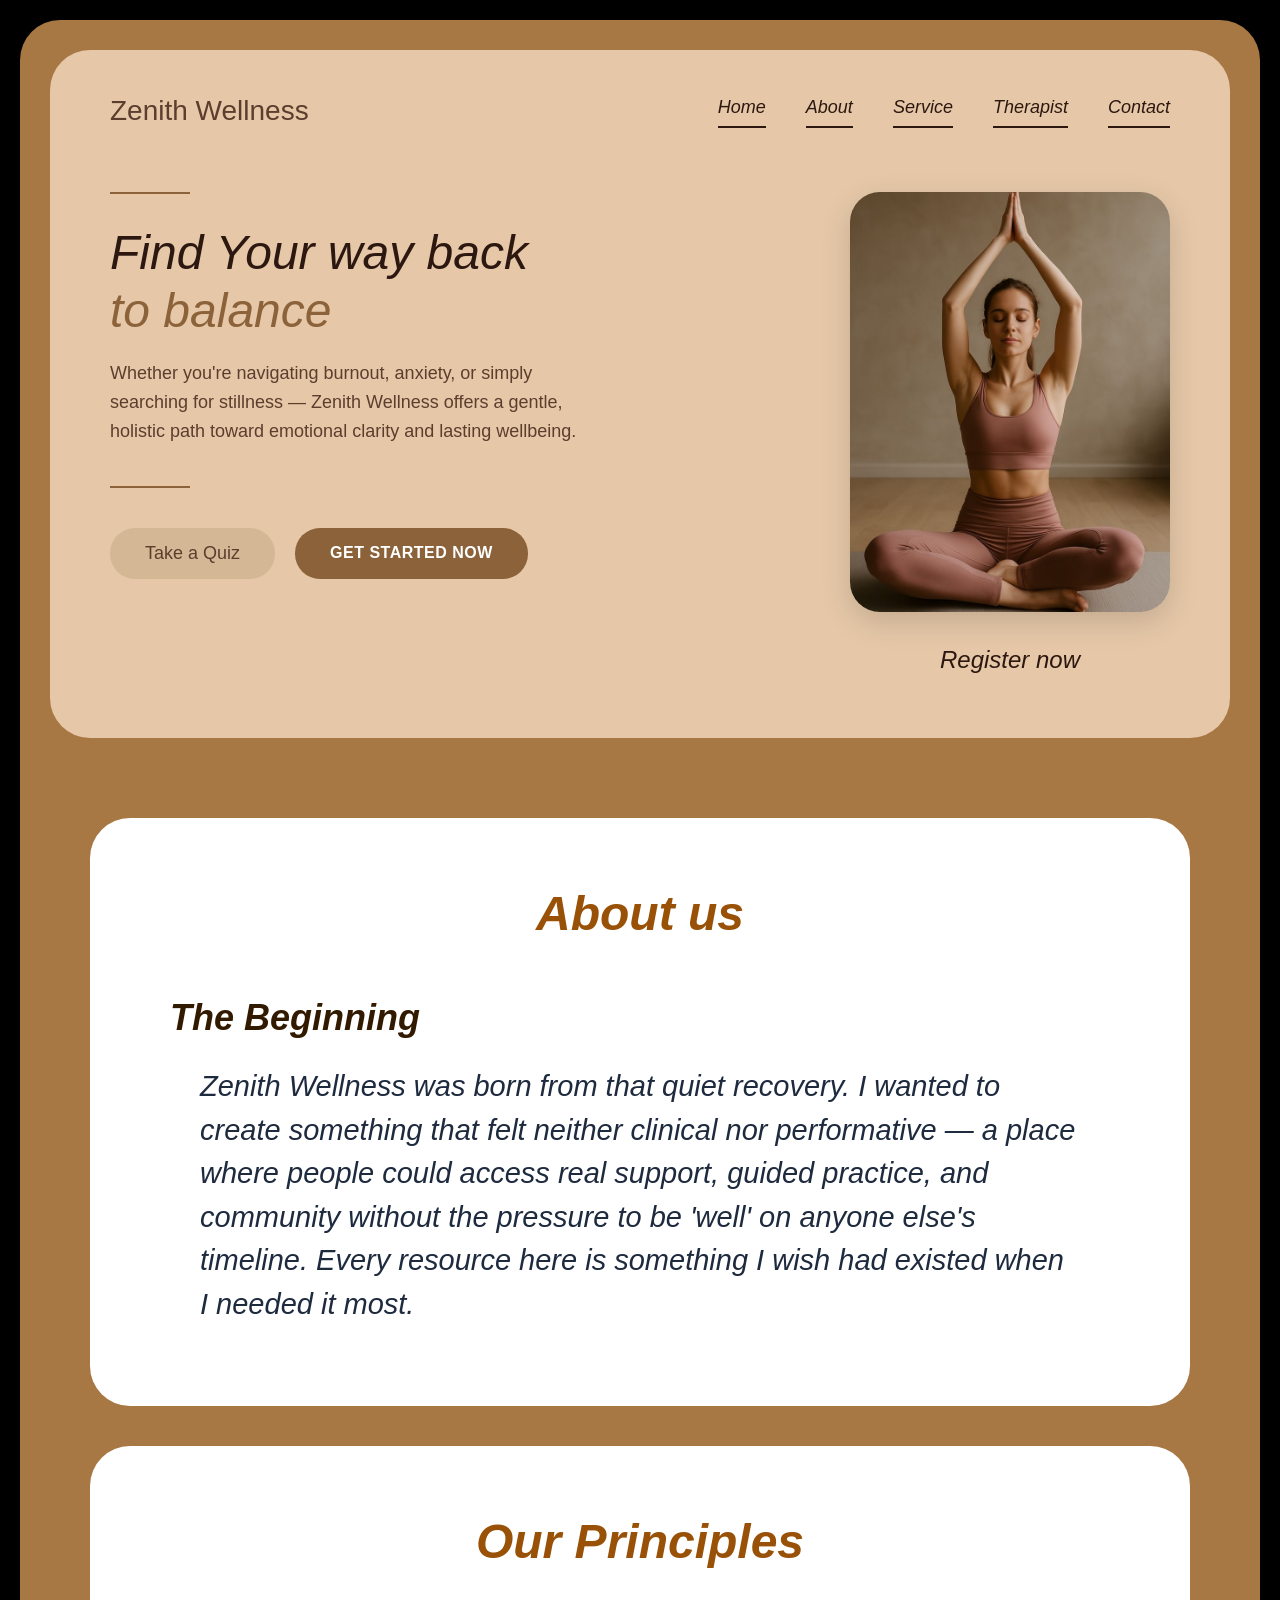
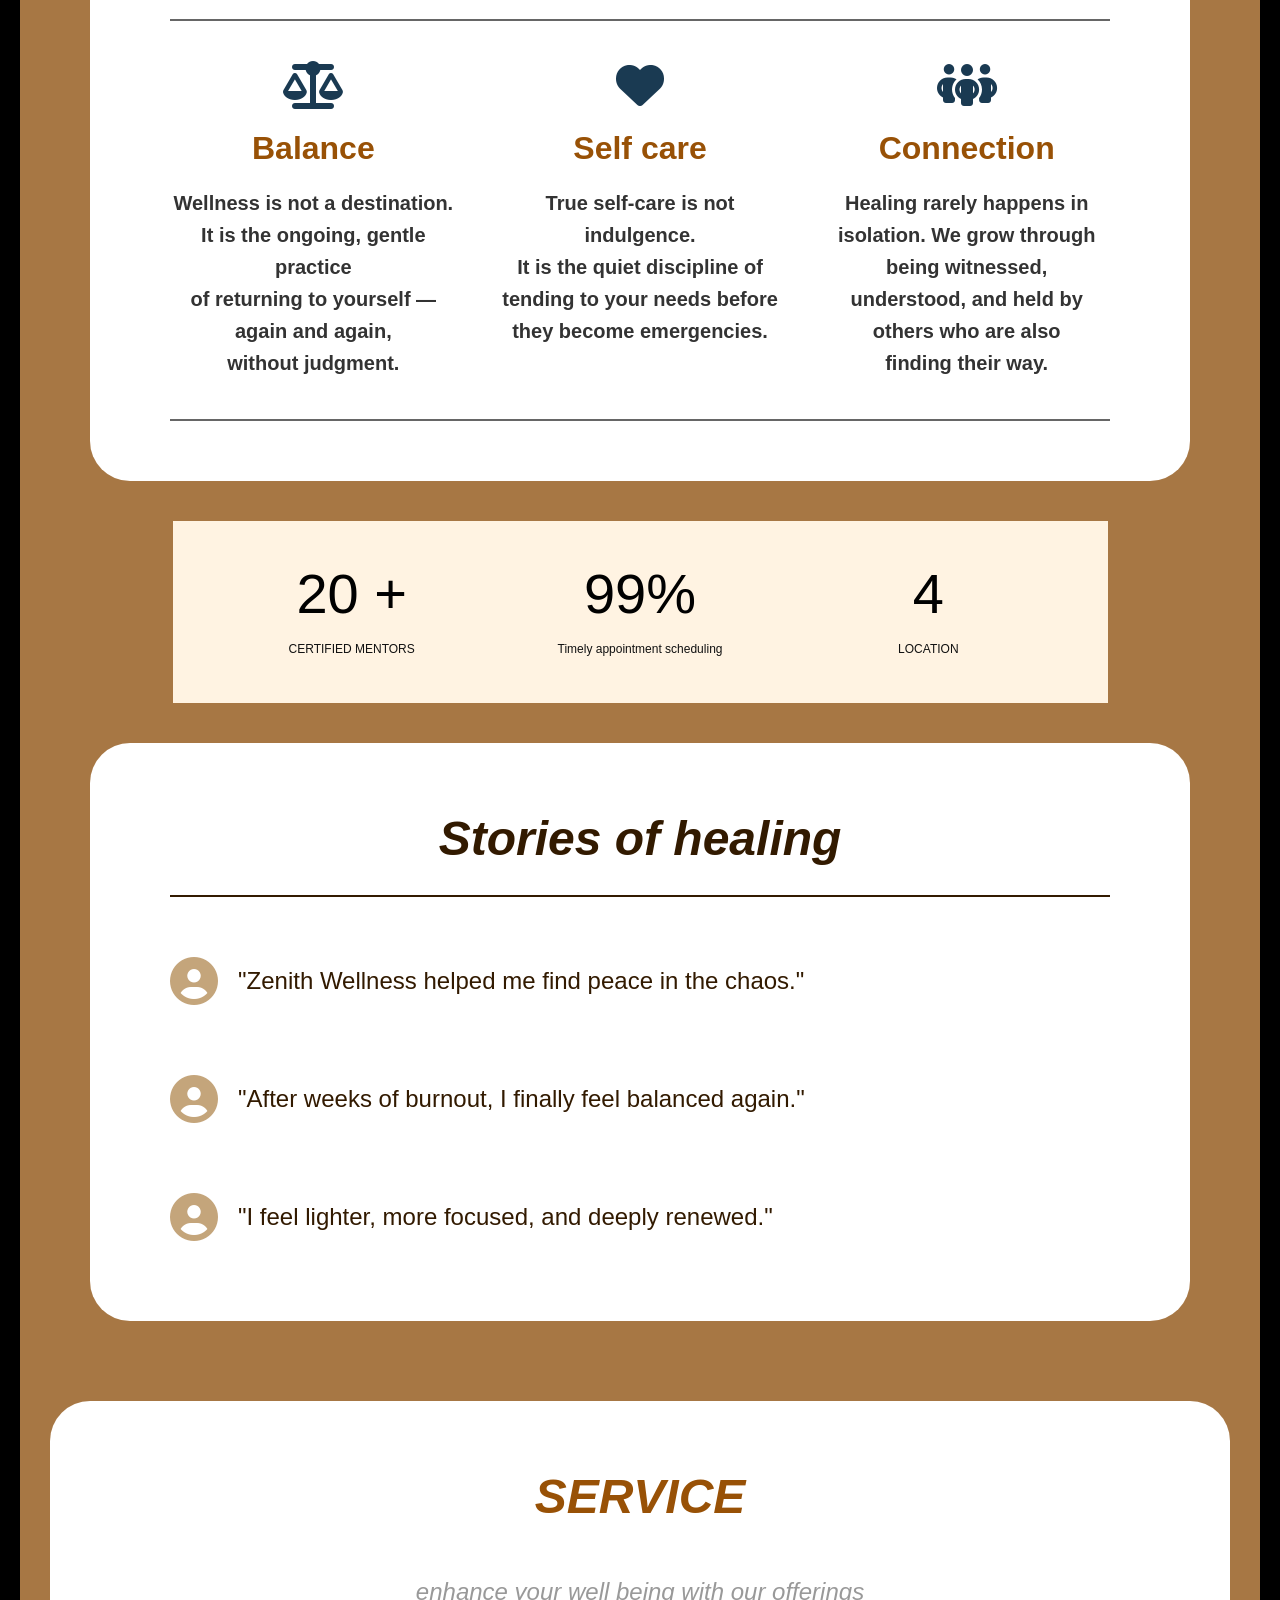
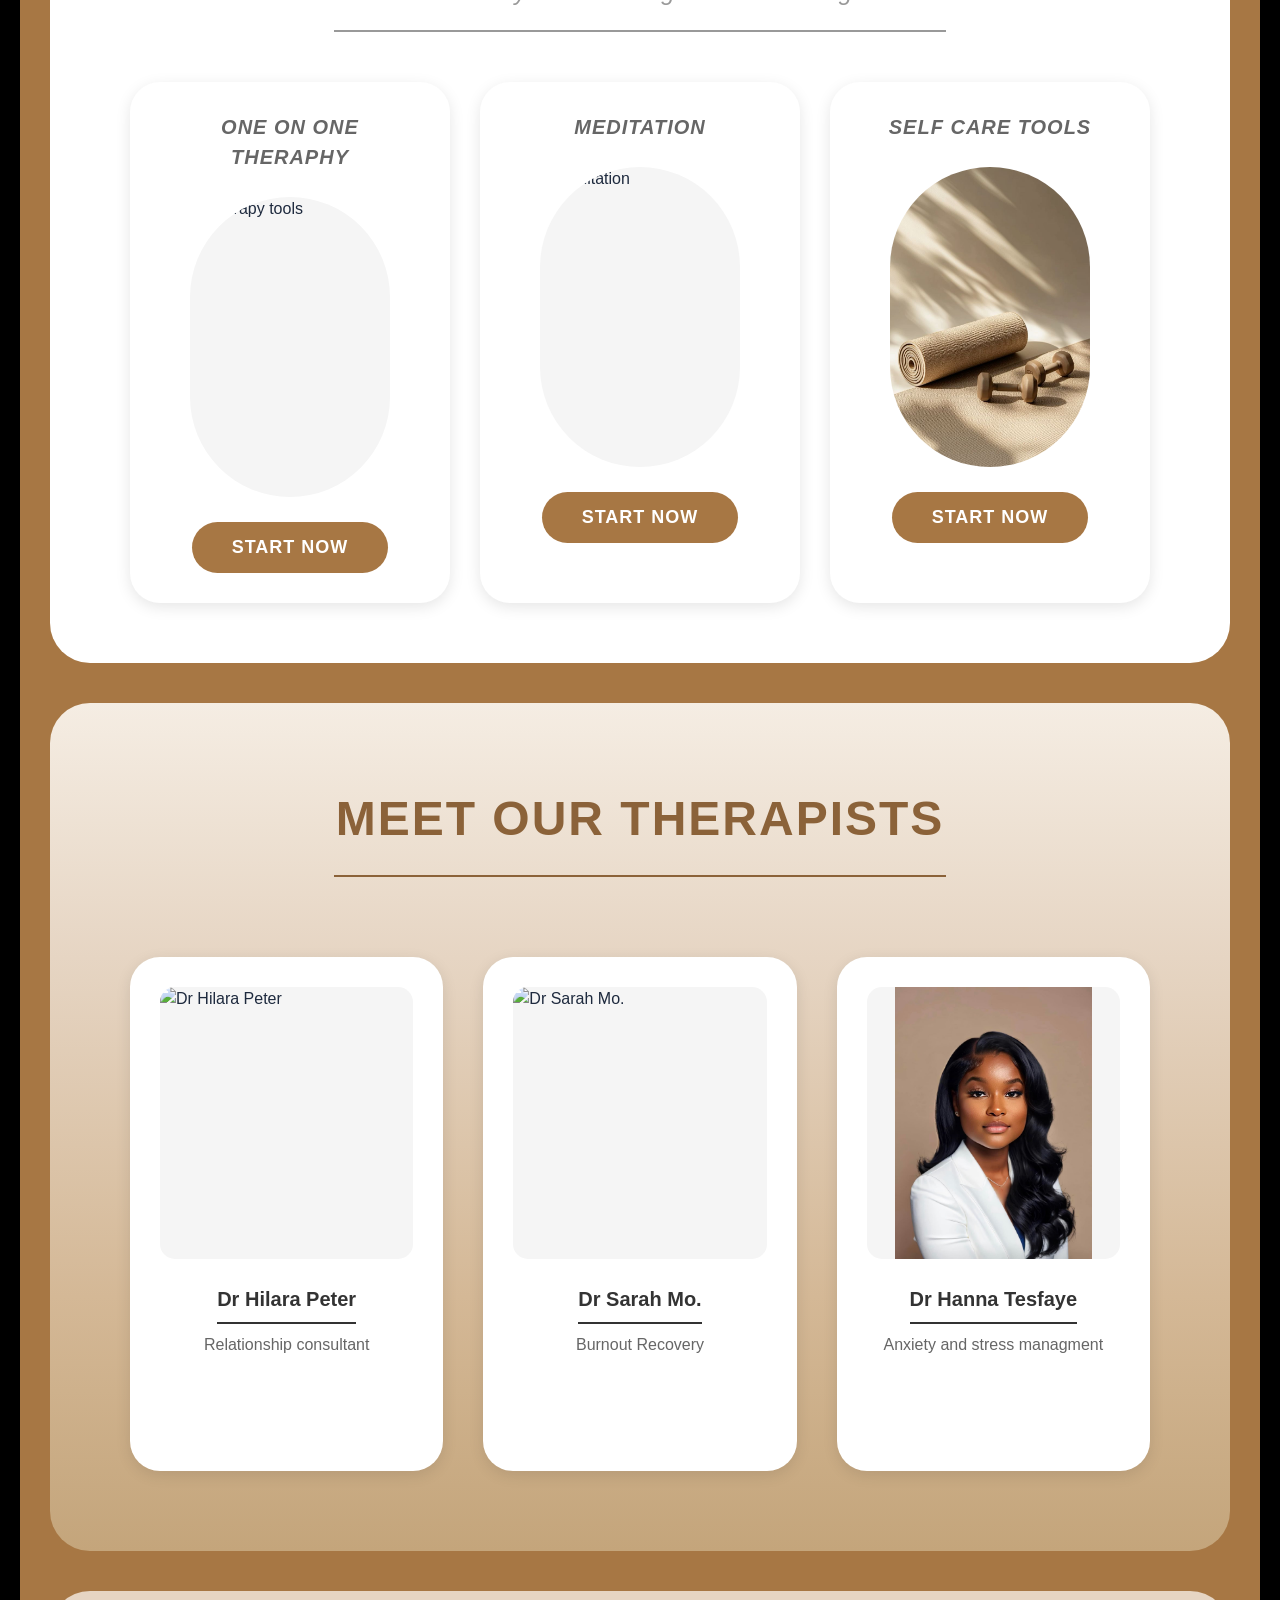
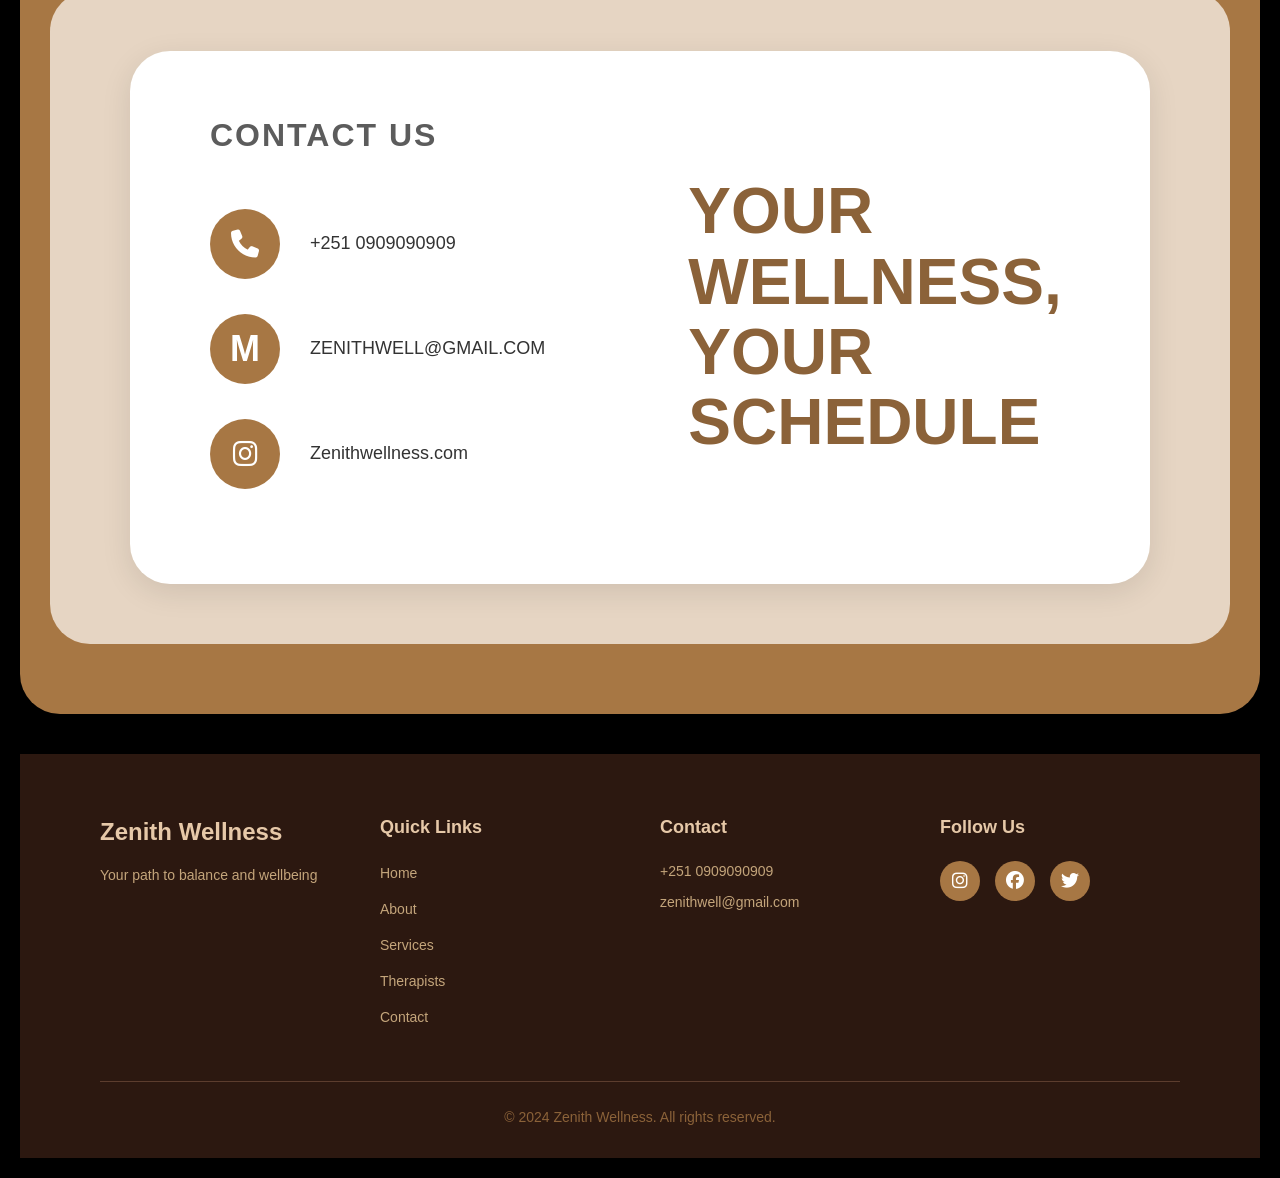
==== commit 851225f2: "final update" ====
--- a/index.html
+++ b/index.html
@@ -137,7 +137,7 @@
                 <div class="service-card">
                     <h3 class="service-name">ONE ON ONE THERAPHY</h3>
                     <div class="service-image-container">
-                        <img src="./img/welness 8.jpg" alt="Therapy tools" class="service-image">
+                        <img src="/img/wellness9.jpg" alt="Therapy tools" class="service-image">
                     </div>
                     <button class="service-button">START NOW</button>
                 </div>
@@ -187,7 +187,7 @@
                 
                 <div class="therapist-card">
                     <div class="therapist-image-container">
-                        <img src="./img/wellness 5.jpg" alt="Dr Hanna Tesfaye" class="therapist-image">
+                        <img src="/img/well4.jpg" alt="Dr Hanna Tesfaye" class="therapist-image">
                     </div>
                     <h3 class="therapist-name">Dr Hanna Tesfaye</h3>
                     <p class="therapist-specialty">Anxiety and stress managment</p>
